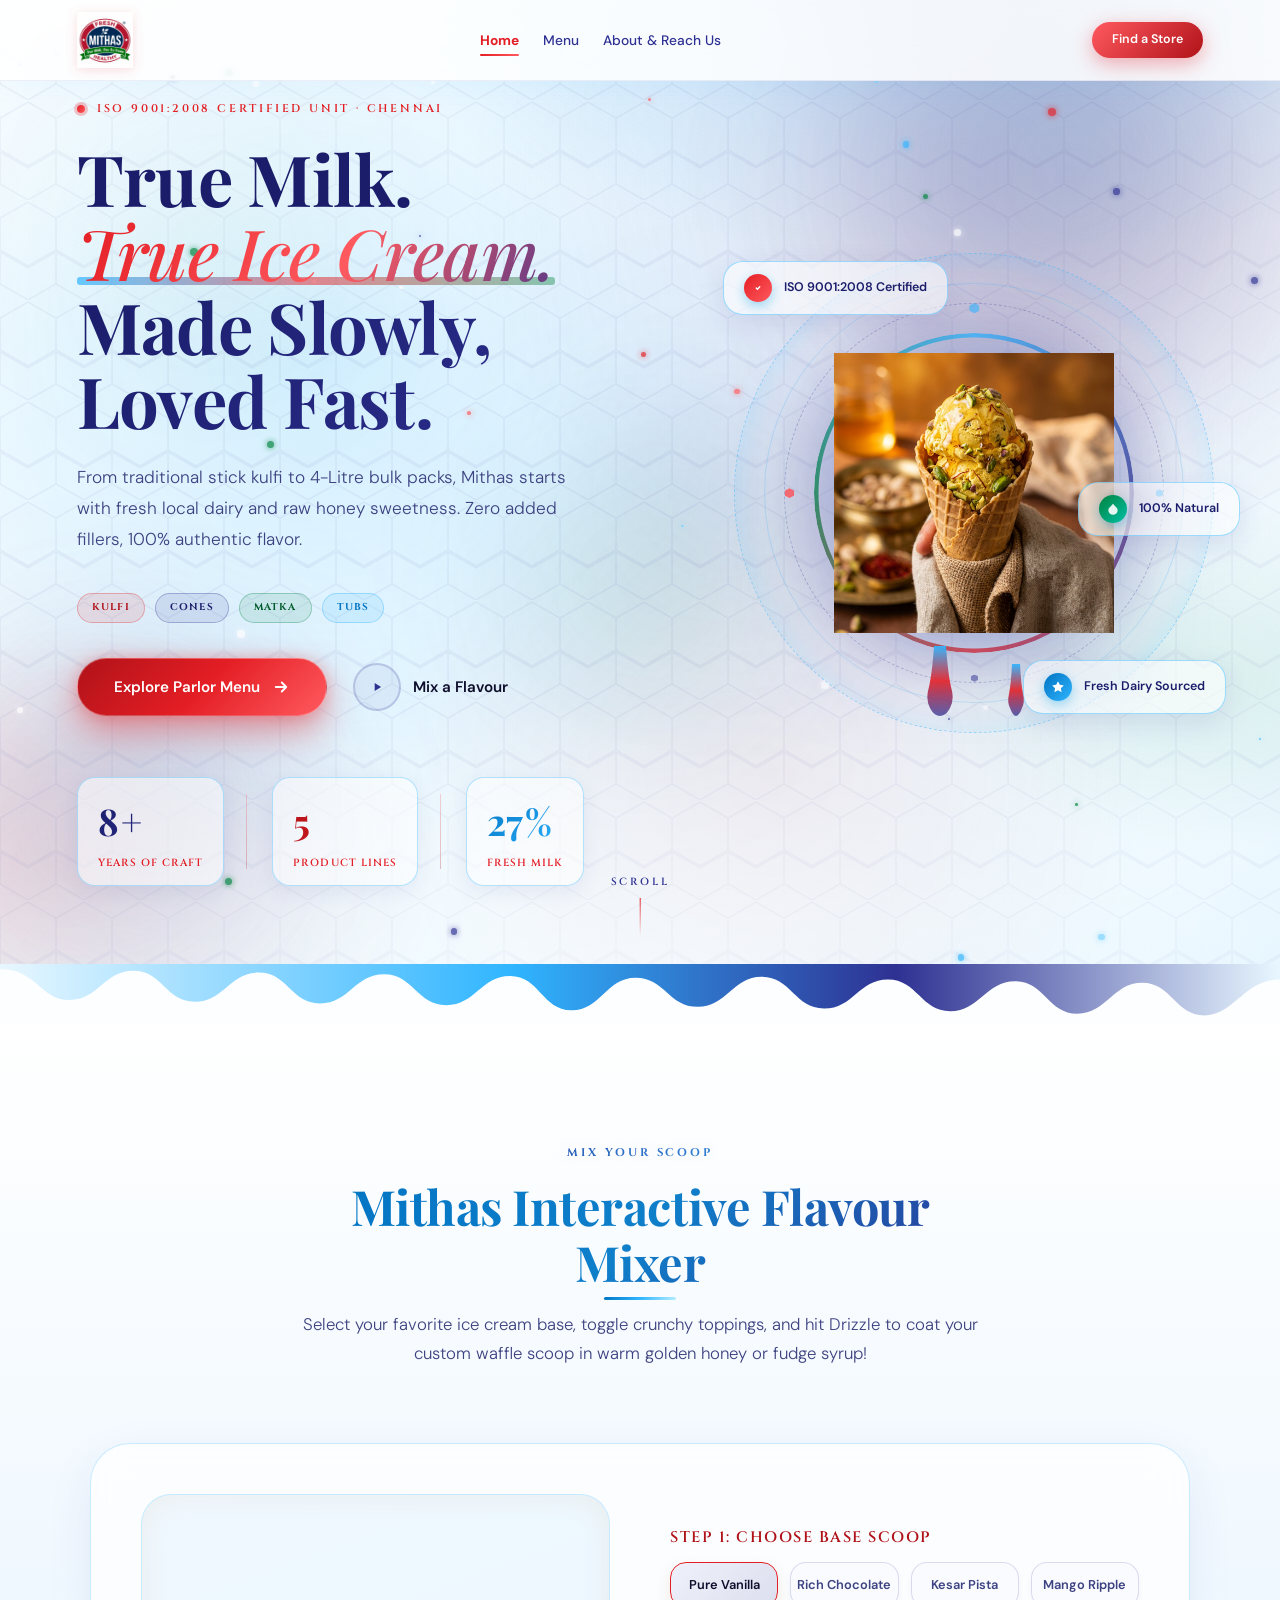
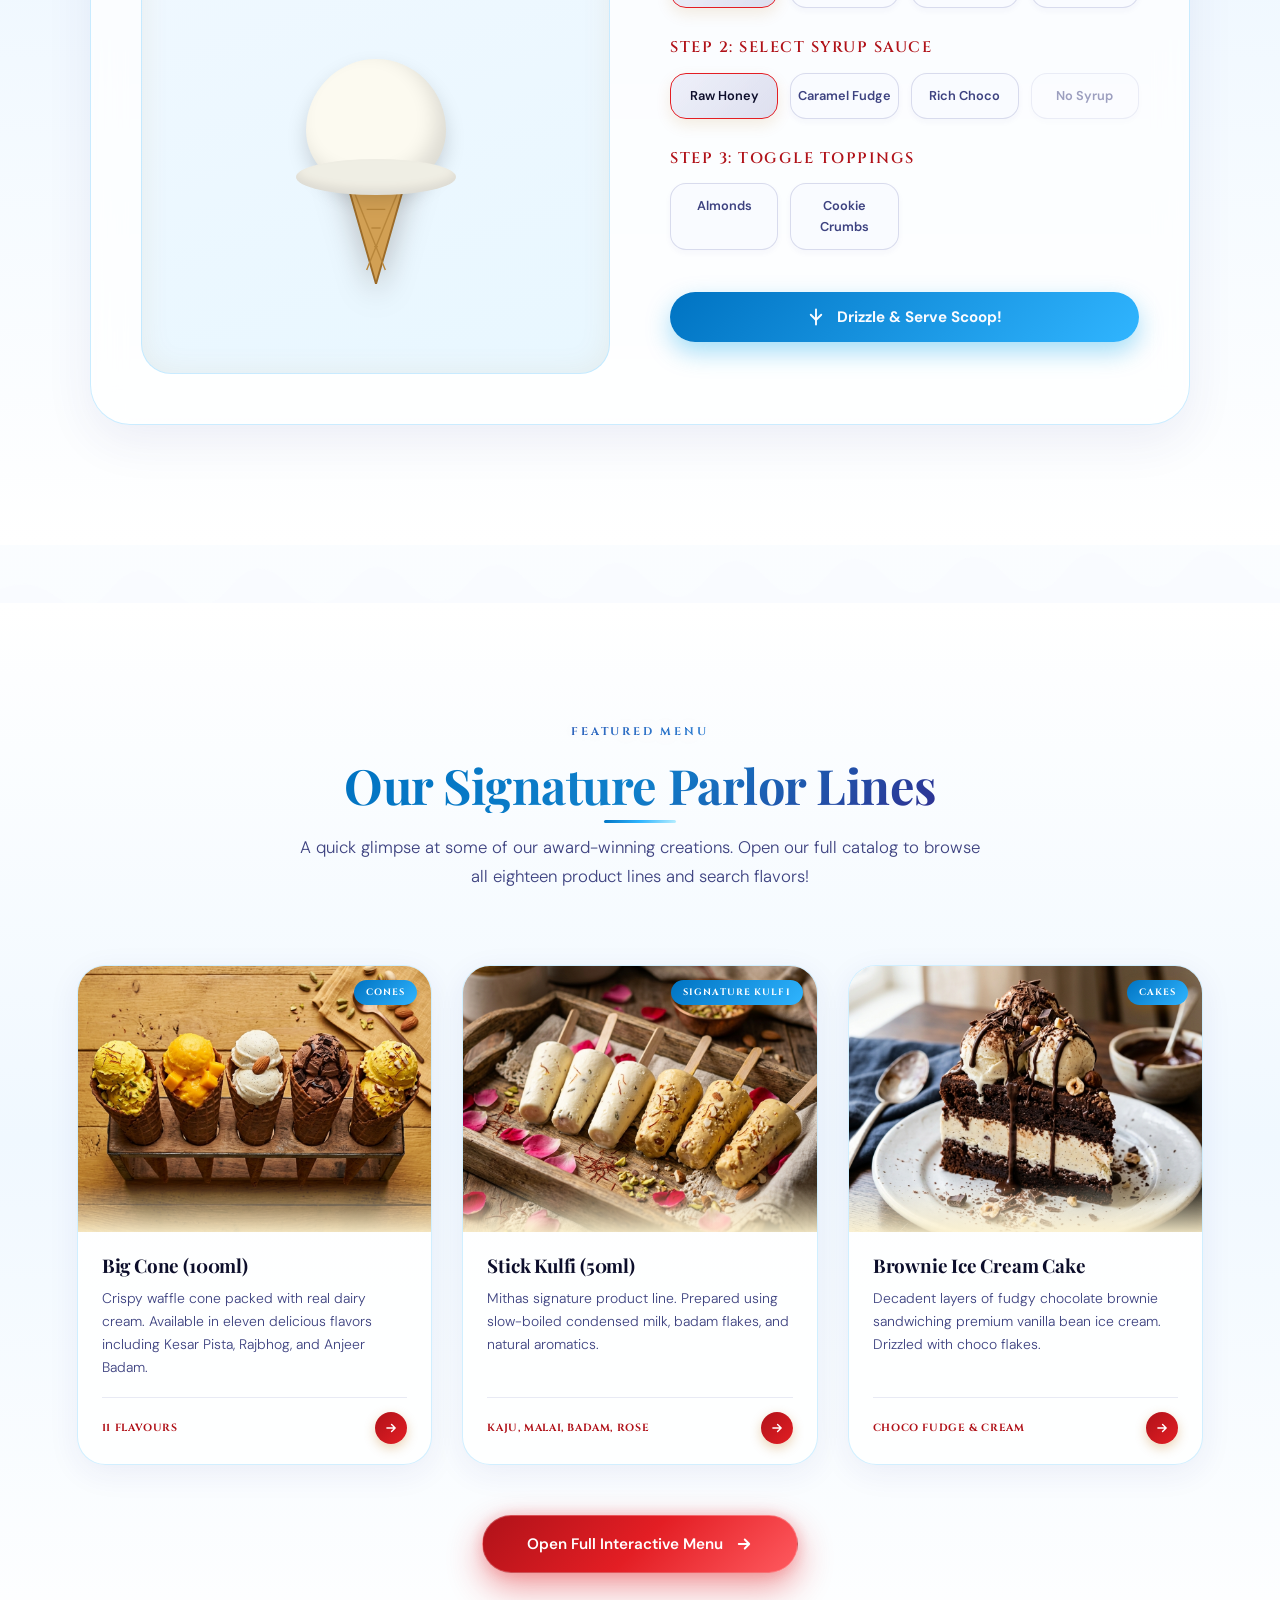
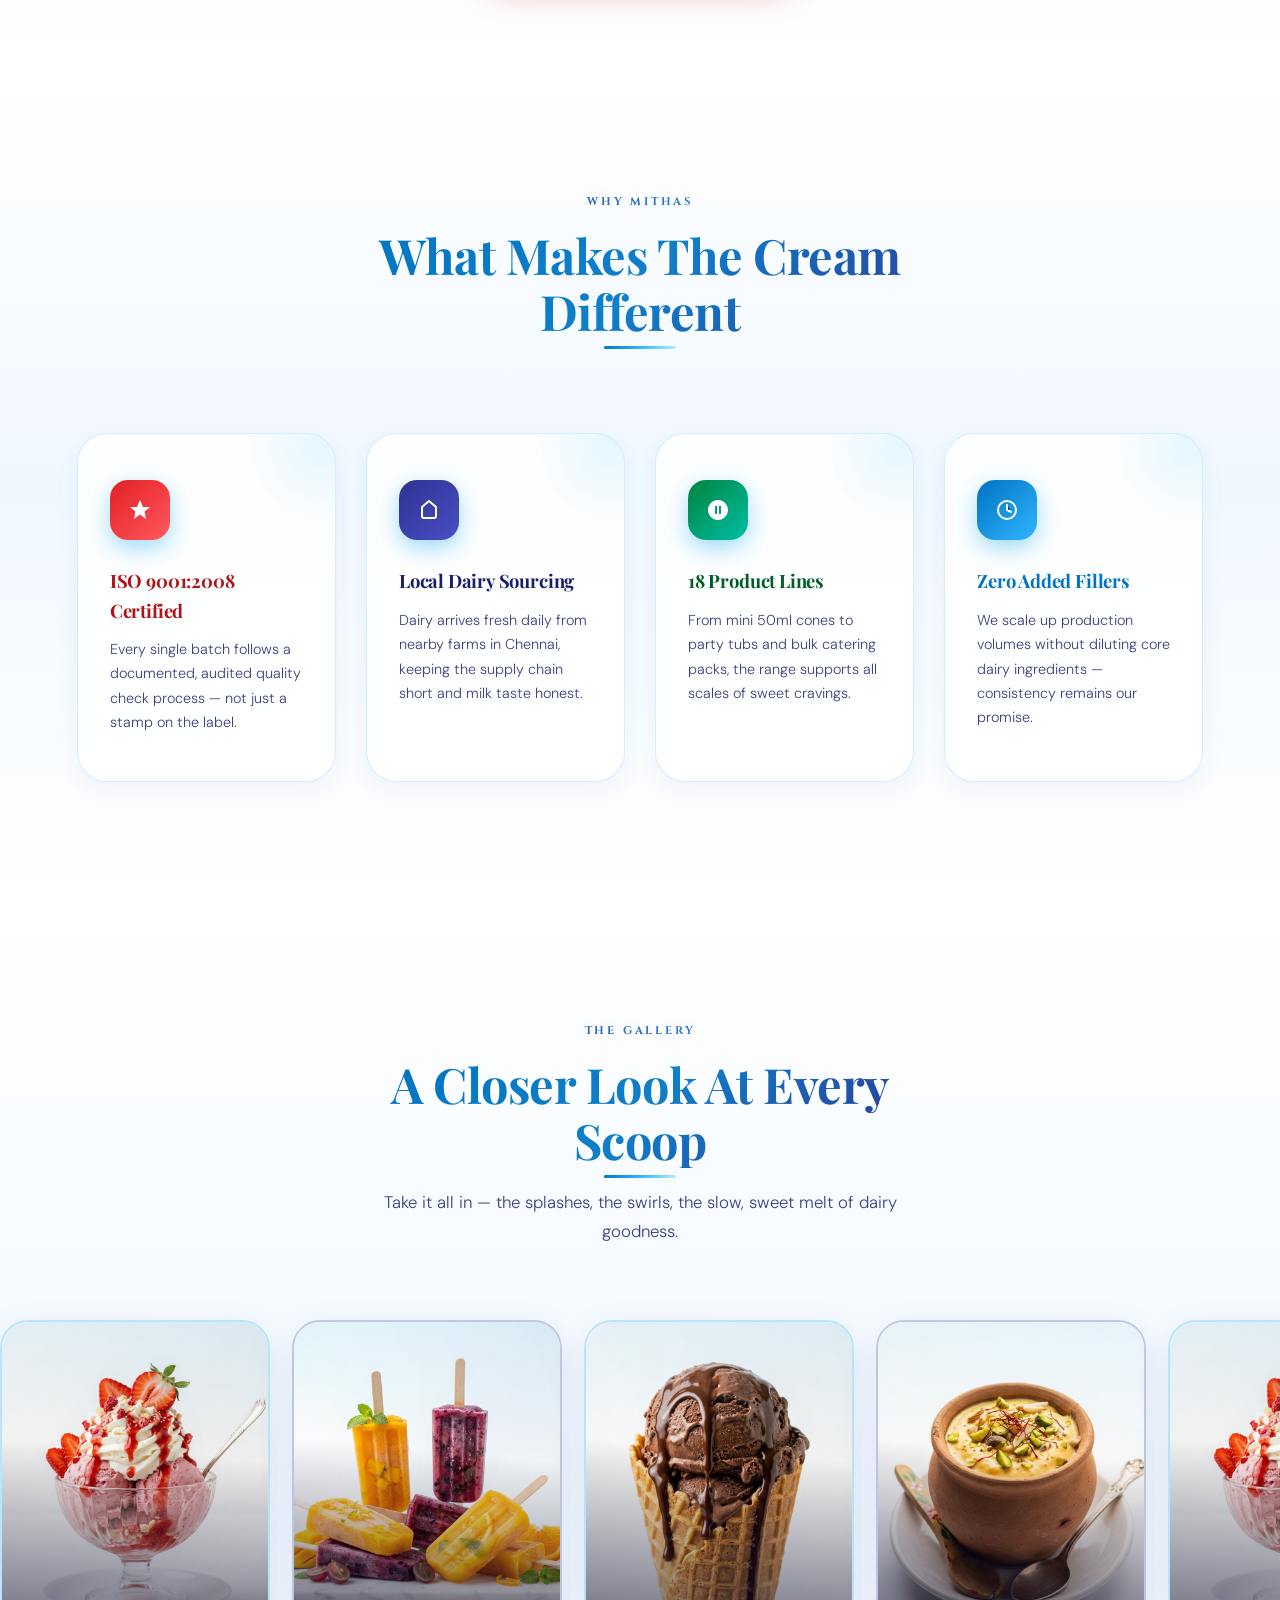
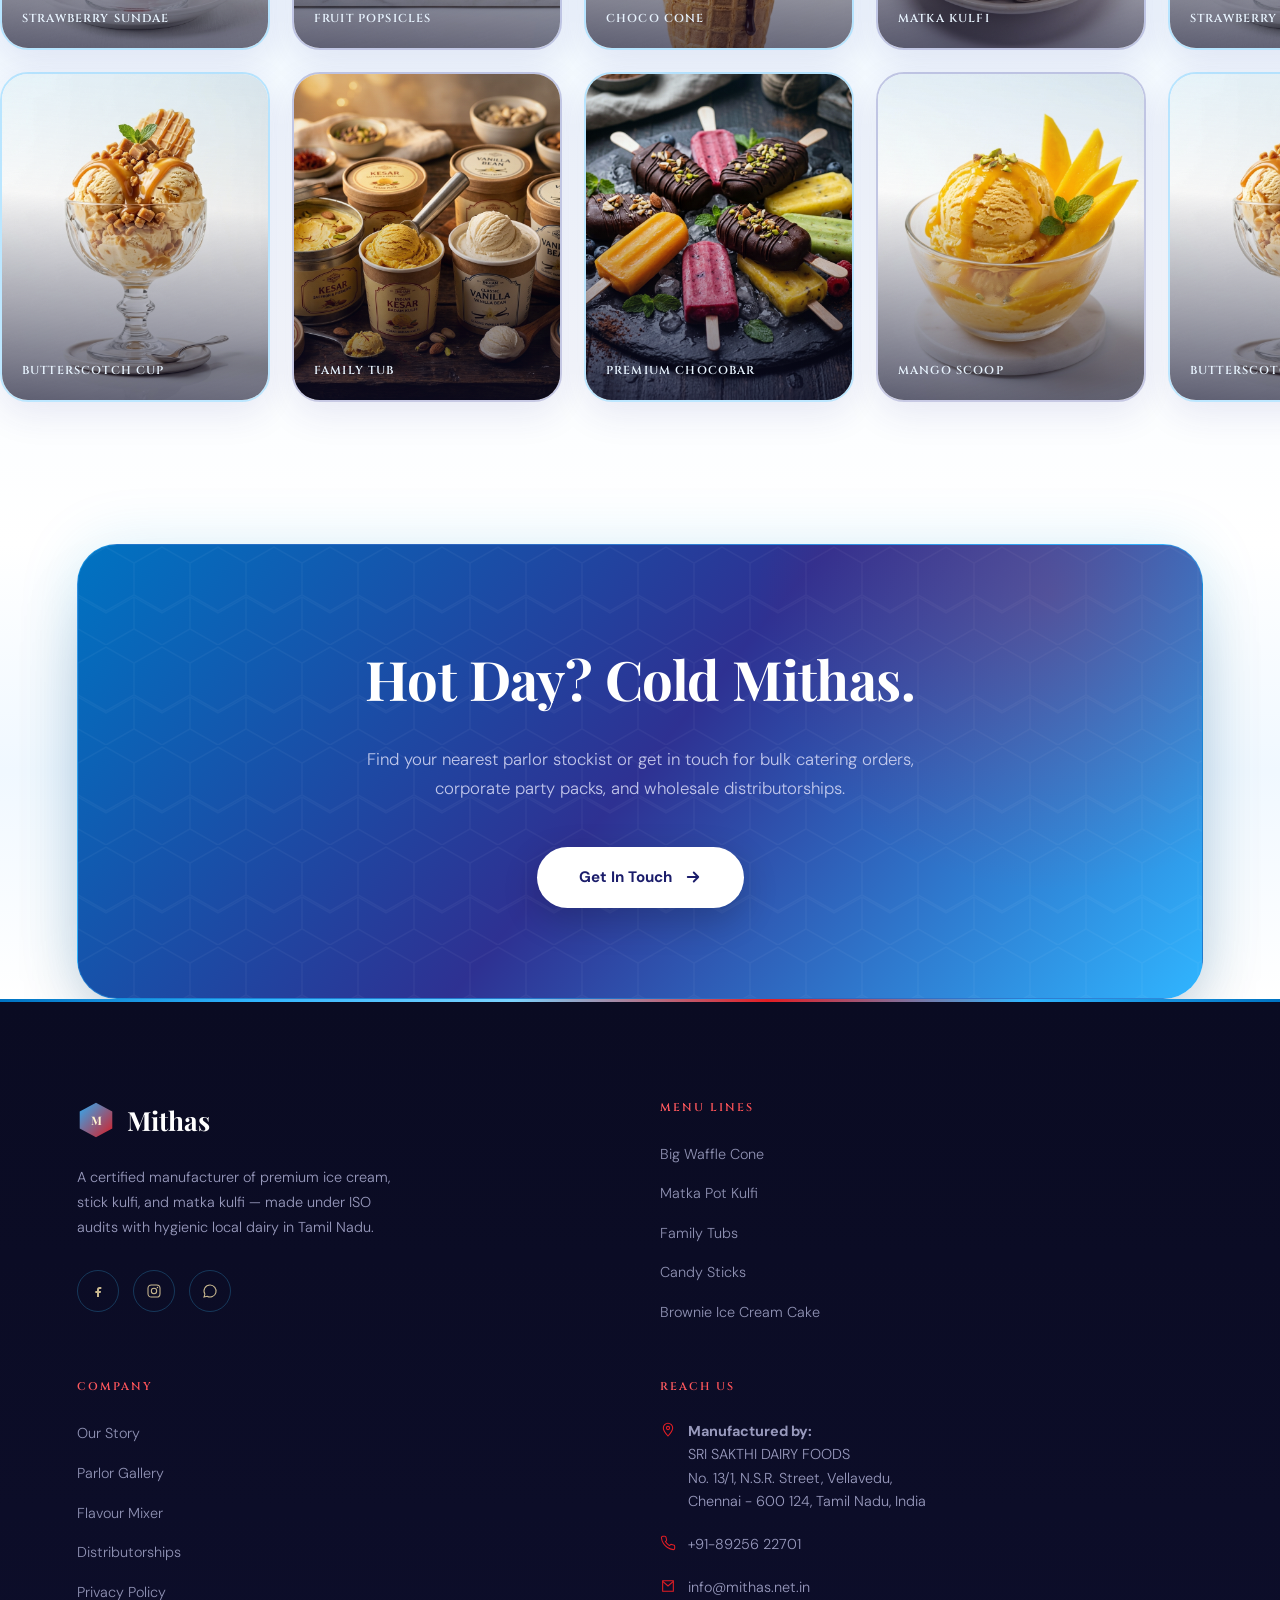
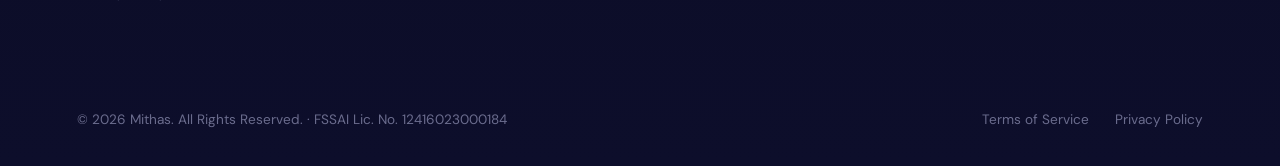
==== index.html @ f58d7bc6 "Add files via upload" ====
<!DOCTYPE html>
<html lang="en">
<head>
  <meta charset="UTF-8">
  <meta name="viewport" content="width=device-width, initial-scale=1.0">
  <title>Mithas — True Milk, True Ice Cream (Home)</title>
  <meta name="description" content="ISO 9001:2008 Certified manufacturer of fresh, healthy ice creams, stick kulfi, and pot kulfi. Made with 100% fresh milk in Vellavedu, Chennai.">
  
  <!-- Preconnect Fonts -->
  <link rel="preconnect" href="https://fonts.googleapis.com">
  <link rel="preconnect" href="https://fonts.gstatic.com" crossorigin>
  
  <!-- External CSS Stylesheet -->
  <link rel="stylesheet" href="style.css">
</head>
<body class="page-home">

  <!-- ======= ICE CREAM PRELOADER ======= -->
  <div class="preloader" id="preloader">
    <div class="preloader-bg-glow" aria-hidden="true"></div>
    <div class="preloader-inner">
      <div class="preloader-glass">
        <div class="preloader-cone">
          <svg class="preloader-cone-svg" viewBox="0 0 120 200" fill="none" xmlns="http://www.w3.org/2000/svg">
            <polygon points="60,195 15,65 105,65" fill="#D2A054" stroke="#9C6B28" stroke-width="2"/>
            <path d="M25,80 L95,80 M32,95 L88,95 M39,110 L81,110 M46,125 L74,125 M50,140 L70,140 M54,155 L66,155 M57,170 L63,170 M18,70 L72,175 M102,70 L48,175" stroke="#B8863B" stroke-width="1.5" opacity="0.7"/>
            <ellipse cx="60" cy="67" rx="44" ry="10" fill="#B28038"/>
            <circle cx="60" cy="42" r="30" fill="#FCEAEC">
              <animate attributeName="cy" values="120;42" dur="1.4s" fill="freeze" calcMode="spline" keySplines="0.34 1.56 0.64 1"/>
            </circle>
            <circle cx="45" cy="25" r="20" fill="#E8F4FF">
              <animate attributeName="cy" values="120;25" dur="1.4s" begin="0.12s" fill="freeze" calcMode="spline" keySplines="0.34 1.56 0.64 1"/>
            </circle>
            <circle cx="75" cy="25" r="20" fill="#D6EEFF">
              <animate attributeName="cy" values="120;25" dur="1.4s" begin="0.24s" fill="freeze" calcMode="spline" keySplines="0.34 1.56 0.64 1"/>
            </circle>
            <circle cx="60" cy="10" r="18" fill="#FCE4EC">
              <animate attributeName="cy" values="120;10" dur="1.4s" begin="0.36s" fill="freeze" calcMode="spline" keySplines="0.34 1.56 0.64 1"/>
            </circle>
            <circle cx="60" cy="-5" r="7" fill="#E31E24">
              <animate attributeName="cy" values="120;-5" dur="1.4s" begin="0.48s" fill="freeze" calcMode="spline" keySplines="0.34 1.56 0.64 1"/>
            </circle>
            <path d="M60,-5 Q65,-20 58,-25" stroke="#00833E" stroke-width="2" fill="none" stroke-linecap="round">
              <animate attributeName="d" values="M60,120 Q65,110 58,105;M60,-5 Q65,-20 58,-25" dur="1.4s" begin="0.48s" fill="freeze" calcMode="spline" keySplines="0.34 1.56 0.64 1"/>
            </path>
          </svg>
        </div>
        <div class="preloader-text">
          <span class="preloader-brand">Mithas</span>
          <span class="preloader-tagline">True Milk. True Ice Cream.</span>
        </div>
      </div>
    </div>
    <div class="preloader-progress" aria-hidden="true">
      <div class="preloader-progress-bar"></div>
    </div>
  </div>

  <!-- Honey Drip SVG Gradients -->
  <svg width="0" height="0" style="position:absolute;overflow:hidden;">
    <defs>
      <linearGradient id="wave-grad" x1="0%" y1="0%" x2="100%" y2="0%">
        <stop offset="0%" stop-color="#E8F7FF"/>
        <stop offset="40%" stop-color="#30B5FF"/>
        <stop offset="70%" stop-color="#2E3192"/>
        <stop offset="100%" stop-color="#E8F7FF"/>
      </linearGradient>
      <linearGradient id="drip-grad" x1="0" y1="0" x2="0" y2="1">
        <stop offset="0%" stop-color="#30B5FF" stop-opacity="0.95"/>
        <stop offset="50%" stop-color="#E31E24" stop-opacity="0.9"/>
        <stop offset="100%" stop-color="#2E3192" stop-opacity="0.75"/>
      </linearGradient>
      <linearGradient id="hex-grad" x1="0" y1="0" x2="1" y2="1">
        <stop offset="0%" stop-color="#30B5FF"/>
        <stop offset="100%" stop-color="#E31E24"/>
      </linearGradient>
    </defs>
  </svg>

  <!-- Honey Drip Canvas Background Particle Effect -->
  <canvas id="drip-canvas"></canvas>

  <!-- Scroll Progress Indicator -->
  <div class="progress-wrap"><div class="progress-bar" id="progressBar"></div></div>

  <!-- ======= HEADER & NAVIGATION ======= -->
  <header id="siteHeader">
    <a href="index.html" class="logo">
      <img src="logo_mithas.png" alt="Mithas Ice Cream - True Milk, True Ice Cream" class="mithas-logo">
      <span>
        Mithas
        <span class="tag">Fresh &amp; Healthy</span>
      </span>
    </a>
    <nav>
      <ul id="navList">
        <li><a href="index.html" class="active-link">Home</a></li>
        <li><a href="menu.html">Menu</a></li>
        <li><a href="contact.html">About<span class="nav-wide"> &amp; Reach Us</span></a></li>
        <li><a href="contact.html#contact" class="nav-cta-mobile">Store</a></li>
      </ul>
    </nav>
    <a href="contact.html#contact" class="nav-cta">Find a Store</a>
    <div class="menu-toggle" id="menuToggle"><span></span><span></span><span></span></div>
  </header>

  
  <!-- ======= HERO SECTION ======= -->
  <section class="hero" id="home">
    <div class="hero-aurora" aria-hidden="true">
      <div class="aurora-layer aurora-a"></div>
      <div class="aurora-layer aurora-b"></div>
      <div class="aurora-layer aurora-c"></div>
    </div>
    <div class="hero-mesh" aria-hidden="true"></div>
    <div class="hero-comb-bg"></div>
    <div class="hero-beams" aria-hidden="true">
      <span class="hero-beam hero-beam-1"></span>
      <span class="hero-beam hero-beam-2"></span>
      <span class="hero-beam hero-beam-3"></span>
    </div>
    <div class="hero-orb hero-orb1"></div>
    <div class="hero-orb hero-orb2"></div>
    <div class="hero-orb hero-orb3"></div>
    <div class="hero-orb hero-orb4"></div>
    <div class="hero-frost-mist" aria-hidden="true"></div>
    <div class="hero-sparkles" id="heroSparkles" aria-hidden="true"></div>
    <div class="hero-floaters" id="heroFloaters" aria-hidden="true"></div>
    <div class="hero-shimmer-sweep" aria-hidden="true"></div>

    <div class="hero-grid">
      <!-- Text Description Side -->
      <div class="hero-content">
        <div class="hero-eyebrow hero-fade-in" style="animation-delay:0.1s">
          <span class="dot"></span>
          <span class="eyebrow">ISO 9001:2008 Certified Unit &middot; Chennai</span>
        </div>
        <h1 class="hero-fade-in" style="animation-delay:0.25s">
          True Milk.<br>
          <em class="gradient-text-animated">True Ice Cream.<span class="ink-line"></span></em><br>
          <span class="hero-headline-accent">Made Slowly, Loved Fast.</span>
        </h1>
        <p class="lede hero-fade-in" style="animation-delay:0.45s">From traditional stick kulfi to 4-Litre bulk packs, Mithas starts with fresh local dairy and raw honey sweetness. Zero added fillers, 100% authentic flavor.</p>
        <div class="hero-flavor-chips hero-fade-in" style="animation-delay:0.55s" aria-hidden="true">
          <span class="flavor-chip chip-red">Kulfi</span>
          <span class="flavor-chip chip-blue">Cones</span>
          <span class="flavor-chip chip-green">Matka</span>
          <span class="flavor-chip chip-sky">Tubs</span>
        </div>
        <div class="hero-actions hero-fade-in" style="animation-delay:0.65s">
          <a href="menu.html" class="btn-primary btn-hero-glow">
            Explore Parlor Menu
            <svg width="18" height="18" viewBox="0 0 24 24" fill="none"><path d="M5 12h14M13 6l6 6-6 6" stroke="currentColor" stroke-width="2.5" stroke-linecap="round" stroke-linejoin="round"/></svg>
          </a>
          <a href="#mixer" class="btn-ghost">
            <span class="play-ring play-ring-pulse">
              <svg width="14" height="14" viewBox="0 0 24 24"><path d="M8 5v14l11-7z" fill="#2E3192"/></svg>
            </span>
            Mix a Flavour
          </a>
        </div>
        <div class="hero-stats hero-fade-in" style="animation-delay:0.8s">
          <div class="stat-pill stat-pill-glow">
            <span class="num stat-color-1"><span class="counter" data-target="30">0</span>+</span>
            <span class="lbl">Years of Craft</span>
          </div>
          <div class="stat-pill stat-pill-glow">
            <span class="num stat-color-2"><span class="counter" data-target="18">0</span></span>
            <span class="lbl">Product Lines</span>
          </div>
          <div class="stat-pill stat-pill-glow">
            <span class="num stat-color-3"><span class="counter" data-target="100">0</span>%</span>
            <span class="lbl">Fresh Milk</span>
          </div>
        </div>
      </div>

      <!-- Visual Orbiting Side -->
      <div class="hero-visual hero-fade-in" style="animation-delay:0.5s">
        <div class="hex-ring"></div>
        <div class="hex-ring-inner"></div>
        <div class="hex-ring-pulse" aria-hidden="true"></div>
        <div class="hero-glow"></div>
        <div class="hero-visual-mist" aria-hidden="true"></div>

        <!-- Orbiting honeycomb shapes -->
        <div id="orbitRing" class="orbit-ring"></div>

        <!-- Floating Badges -->
        <div class="float-badge badge-iso">
          <span class="b-ico">
            <svg width="14" height="14" viewBox="0 0 24 24" fill="none"><path d="M9 12l2 2 4-4" stroke="#FFFFFF" stroke-width="2.5" stroke-linecap="round" stroke-linejoin="round"/></svg>
          </span>
          ISO 9001:2008 Certified
        </div>
        <div class="float-badge badge-milk">
          <span class="b-ico">
            <svg width="14" height="14" viewBox="0 0 24 24"><polygon points="12,2 15.09,8.26 22,9.27 17,14.14 18.18,21.02 12,17.77 5.82,21.02 7,14.14 2,9.27 8.91,8.26" fill="#FFFFFF"/></svg>
          </span>
          Fresh Dairy Sourced
        </div>
        <div class="float-badge badge-natural">
          <span class="b-ico b-ico-green">
            <svg width="14" height="14" viewBox="0 0 24 24" fill="none"><path d="M12 3C8 8 4 10 4 14a8 8 0 1016 0c0-4-4-6-8-11z" fill="#FFFFFF" opacity="0.9"/></svg>
          </span>
          100% Natural
        </div>

        <!-- Hero Cone Image -->
        <div class="hero-img-frame">
          <div class="hero-img-ring" aria-hidden="true"></div>
          <div class="hero-img-shine" aria-hidden="true"></div>
          <img
            src="img_hero_cone.png"
            alt="Mithas Saffron Honey Scoop"
            loading="eager"
          />
        </div>

        <!-- Honey Drips falling from under the image -->
        <div class="honey-drip" style="left:calc(50% - 54px);">
          <svg width="40" height="70" viewBox="0 0 40 70">
            <path class="drip-path" d="M14,0 Q12,30 8,45 Q6,55 10,62 Q14,70 20,70 Q26,70 30,62 Q34,55 32,45 Q28,30 26,0 Z" style="animation-delay:0.3s"/>
          </svg>
        </div>
        <div class="honey-drip" style="left:calc(50% + 30px);">
          <svg width="24" height="52" viewBox="0 0 24 52">
            <path class="drip-path" d="M8,0 Q7,20 5,30 Q3,38 6,44 Q9,52 12,52 Q15,52 18,44 Q21,38 19,30 Q17,20 16,0 Z" style="animation-delay:1.8s;animation-duration:3.8s"/>
          </svg>
        </div>
      </div>
    </div>

    <!-- Scroll cue drip -->
    <div class="scroll-cue">
      <span>Scroll</span>
      <div class="s-line"><span class="s-drop"></span></div>
    </div>
  </section>

  <!-- Honey Drip Wave Divider -->
  <div class="honey-wave">
    <svg viewBox="0 0 1440 70" preserveAspectRatio="none" xmlns="http://www.w3.org/2000/svg">
      <path d="M0,0 H1440 V18
        C1400,18 1388,60 1355,60 C1322,60 1318,22 1285,22
        C1252,22 1245,58 1212,58 C1179,58 1175,20 1142,20
        C1109,20 1102,55 1069,55 C1036,55 1032,18 999,18
        C966,18 960,52 927,52 C894,52 890,15 857,15
        C824,15 818,50 785,50 C752,50 748,16 715,16
        C682,16 676,54 643,54 C610,54 607,14 574,14
        C541,14 535,48 502,48 C469,48 465,12 432,12
        C399,12 393,46 360,46 C327,46 324,10 291,10
        C258,10 252,44 219,44 C186,44 183,8 150,8
        C117,8 111,42 78,42 C45,42 42,6 0,6 Z"
        fill="url(#wave-grad)"/>
    </svg>
  </div>


  <!-- ======= FLAVOUR MIXER SECTION (NEW INTERACTIVE APP) ======= -->
  <section class="flavour-mixer-section ice-shimmer" id="mixer">
    <div class="section-head reveal">
      <span class="eyebrow">Mix Your Scoop</span>
      <h2>Mithas Interactive Flavour Mixer</h2>
      <p>Select your favorite ice cream base, toggle crunchy toppings, and hit Drizzle to coat your custom waffle scoop in warm golden honey or fudge syrup!</p>
    </div>

    <div class="mixer-container reveal">
      <!-- Left side: Visual representation -->
      <div class="mixer-visual-card">
        <div class="scoop-stage">
          <!-- Syrup stream animation -->
          <div class="syrup-stream" id="syrupStream"></div>
          
          <!-- Wrapper to animate scoop, syrup and toppings together -->
          <div class="scoop-wrapper" id="scoopWrapper">
            <!-- Ice cream scoop container -->
            <div class="icecream-scoop-display scoop-flavour-vanilla" id="icecreamScoop">
              <!-- Details loaded dynamically -->
            </div>

            <!-- Syrup drizzle coating layer -->
            <div class="syrup-layer-scoop" id="syrupLayer"></div>

            <!-- Toppings overlay layer -->
            <div class="topping-container-display" id="toppingsDisplay"></div>
          </div>

          <!-- Cone vector -->
          <svg class="waffle-cone-svg" viewBox="0 0 100 150">
            <polygon points="50,150 10,10 90,10" fill="#D2A054" stroke="#9C6B28" stroke-width="2"/>
            <path d="M20,30 L80,30 M30,50 L70,50 M40,70 L60,70 M45,90 L55,90 M48,110 L52,110 M12,15 L60,135 M88,15 L40,135" stroke="#B8863B" stroke-width="1.5"/>
            <ellipse cx="50" cy="12" rx="38" ry="8" fill="#B28038"/>
          </svg>
        </div>

        <!-- Custom creation message -->
        <div class="creation-toast" id="creationToast">
          <span class="toast-msg">Scoop Assembled!</span>
        </div>
      </div>

      <!-- Right side: Selection controls -->
      <div class="mixer-controls">
        <div class="mixer-step">
          <h3>Step 1: Choose Base Scoop</h3>
          <div class="mixer-options">
            <div class="mixer-opt active" data-base="vanilla">Pure Vanilla</div>
            <div class="mixer-opt" data-base="chocolate">Rich Chocolate</div>
            <div class="mixer-opt" data-base="kesarpista">Kesar Pista</div>
            <div class="mixer-opt" data-base="mango">Mango Ripple</div>
          </div>
        </div>

        <div class="mixer-step">
          <h3>Step 2: Select Syrup Sauce</h3>
          <div class="mixer-options">
            <div class="mixer-opt active" data-syrup="honey">Raw Honey</div>
            <div class="mixer-opt" data-syrup="caramel">Caramel Fudge</div>
            <div class="mixer-opt" data-syrup="chocolate">Rich Choco</div>
            <div class="mixer-opt" data-syrup="none" style="opacity: 0.5;">No Syrup</div>
          </div>
        </div>

        <div class="mixer-step">
          <h3>Step 3: Toggle Toppings</h3>
          <div class="mixer-options">
            <div class="mixer-opt" data-topping="almond">Almonds</div>
            <div class="mixer-opt" data-topping="cookie">Cookie Crumbs</div>
          </div>
        </div>

        <div class="mixer-cta-row">
          <button class="btn-mixer-drizzle" id="mixerDrizzleBtn">
            <svg width="18" height="18" viewBox="0 0 24 24" fill="none"><path d="M12 2v20M5 9l7 7 7-7" stroke="currentColor" stroke-width="2.5" stroke-linecap="round" stroke-linejoin="round"/></svg>
            Drizzle &amp; Serve Scoop!
          </button>
        </div>
      </div>
    </div>
  </section>

  <!-- Reverse wave transition into featured products -->
  <div class="honey-wave" style="transform:scaleY(-1);">
    <svg viewBox="0 0 1440 60" preserveAspectRatio="none">
      <path d="M0,0 H1440 V14 C1410,14 1395,52 1365,52 C1335,52 1328,16 1298,16 C1268,16 1260,50 1230,50 C1200,50 1194,12 1164,12 C1134,12 1126,46 1096,46 C1066,46 1060,10 1030,10 C1000,10 992,44 962,44 C932,44 926,8 896,8 C866,8 858,42 828,42 C798,42 792,6 762,6 C732,6 724,40 694,40 C664,40 658,4 628,4 C598,4 590,38 560,38 C530,38 524,2 494,2 C464,2 456,36 426,36 C396,36 390,0 360,0 C330,0 322,34 292,34 C262,34 256,-2 226,-2 C196,-2 188,32 158,32 C128,32 122,-4 92,-4 C62,-4 54,30 0,14 Z"
      fill="var(--pollen)"/>
    </svg>
  </div>

  <!-- ======= FEATURED PRODUCTS SECTION ======= -->
  <section class="products-catalog home-products" style="padding-bottom:100px;">
    <div class="section-head reveal">
      <span class="eyebrow">Featured Menu</span>
      <h2>Our Signature Parlor Lines</h2>
      <p>A quick glimpse at some of our award-winning creations. Open our full catalog to browse all eighteen product lines and search flavors!</p>
    </div>

    <!-- Featured product cards -->
    <div class="catalog-grid reveal-stagger" style="margin-bottom:50px;">
      <!-- Cone -->
      <div class="product-card pc-glow-1">
        <div class="pc-media">
          <img src="img_cones.png" alt="Mithas Big Cone" loading="lazy">
          <div class="pc-drip"></div>
        </div>
        <span class="pc-tag">Cones</span>
        <div class="pc-body">
          <h3>Big Cone (100ml)</h3>
          <p>Crispy waffle cone packed with real dairy cream. Available in eleven delicious flavors including Kesar Pista, Rajbhog, and Anjeer Badam.</p>
          <div class="pc-foot">
            <span class="pc-flavour">11 Flavours</span>
            <span class="pc-arrow"><svg width="14" height="14" viewBox="0 0 24 24"><path d="M5 12h14M13 6l6 6-6 6" stroke="currentColor" stroke-width="2.5" fill="none" stroke-linecap="round"/></svg></span>
          </div>
        </div>
      </div>

      <!-- Traditional Kulfi -->
      <div class="product-card pc-glow-2">
        <div class="pc-media">
          <img src="img_kulfi.png" alt="Mithas Stick Kulfi" loading="lazy">
          <div class="pc-drip"></div>
        </div>
        <span class="pc-tag">Signature Kulfi</span>
        <div class="pc-body">
          <h3>Stick Kulfi (50ml)</h3>
          <p>Mithas signature product line. Prepared using slow-boiled condensed milk, badam flakes, and natural aromatics.</p>
          <div class="pc-foot">
            <span class="pc-flavour">Kaju, Malai, Badam, Rose</span>
            <span class="pc-arrow"><svg width="14" height="14" viewBox="0 0 24 24"><path d="M5 12h14M13 6l6 6-6 6" stroke="currentColor" stroke-width="2.5" fill="none" stroke-linecap="round"/></svg></span>
          </div>
        </div>
      </div>

      <!-- Brownie Ice Cream Cake -->
      <div class="product-card pc-glow-3">
        <div class="pc-media">
          <img src="img_cake.png" alt="Mithas Brownie Cake" loading="lazy">
          <div class="pc-drip"></div>
        </div>
        <span class="pc-tag">Cakes</span>
        <div class="pc-body">
          <h3>Brownie Ice Cream Cake</h3>
          <p>Decadent layers of fudgy chocolate brownie sandwiching premium vanilla bean ice cream. Drizzled with choco flakes.</p>
          <div class="pc-foot">
            <span class="pc-flavour">Choco Fudge &amp; Cream</span>
            <span class="pc-arrow"><svg width="14" height="14" viewBox="0 0 24 24"><path d="M5 12h14M13 6l6 6-6 6" stroke="currentColor" stroke-width="2.5" fill="none" stroke-linecap="round"/></svg></span>
          </div>
        </div>
      </div>
    </div>

    <!-- Button to go to menu.html -->
    <div style="text-align: center;" class="reveal">
      <a href="menu.html" class="btn-primary" style="padding: 16px 44px;">
        Open Full Interactive Menu
        <svg width="18" height="18" viewBox="0 0 24 24" fill="none"><path d="M5 12h14M13 6l6 6-6 6" stroke="currentColor" stroke-width="2.5" stroke-linecap="round" stroke-linejoin="round"/></svg>
      </a>
    </div>
  </section>

  <!-- ======= WHY US ======= -->
  <section id="why" class="why-section">
    <div class="section-head reveal">
      <span class="eyebrow">Why Mithas</span>
      <h2>What Makes The Cream Different</h2>
    </div>
    <div class="why-grid reveal-stagger">
      <div class="why-card why-accent-red">
        <div class="why-icon"><svg width="24" height="24" viewBox="0 0 24 24"><path d="M12 2l3 7h7l-5.5 4.5L18 21l-6-4.5L6 21l1.5-7.5L2 9h7z" fill="#fff"/></svg></div>
        <h3>ISO 9001:2008 Certified</h3>
        <p>Every single batch follows a documented, audited quality check process — not just a stamp on the label.</p>
      </div>
      <div class="why-card why-accent-blue">
        <div class="why-icon"><svg width="24" height="24" viewBox="0 0 24 24"><path d="M5 9l7-6 7 6v9a2 2 0 01-2 2H7a2 2 0 01-2-2z" stroke="#fff" stroke-width="2" fill="none" stroke-linejoin="round"/></svg></div>
        <h3>Local Dairy Sourcing</h3>
        <p>Dairy arrives fresh daily from nearby farms in Chennai, keeping the supply chain short and milk taste honest.</p>
      </div>
      <div class="why-card why-accent-green">
        <div class="why-icon"><svg width="24" height="24" viewBox="0 0 24 24"><path d="M12 2C6.48 2 2 6.48 2 12s4.48 10 10 10 10-4.48 10-10S17.52 2 12 2zm-1 14H9V8h2v8zm4 0h-2V8h2v8z" fill="#fff"/></svg></div>
        <h3>18 Product Lines</h3>
        <p>From mini 50ml cones to party tubs and bulk catering packs, the range supports all scales of sweet cravings.</p>
      </div>
      <div class="why-card why-accent-sky">
        <div class="why-icon"><svg width="24" height="24" viewBox="0 0 24 24"><circle cx="12" cy="12" r="9" stroke="#fff" stroke-width="2" fill="none"/><path d="M12 7v5l4 2" stroke="#fff" stroke-width="2" stroke-linecap="round"/></svg></div>
        <h3>Zero Added Fillers</h3>
        <p>We scale up production volumes without diluting core dairy ingredients — consistency remains our promise.</p>
      </div>
    </div>
  </section>

  <!-- ======= GALLERY SECTION ======= -->
  <section class="gallery home-gallery" id="gallery">
    <div class="section-head reveal">
      <span class="eyebrow">The Gallery</span>
      <h2>A Closer Look At Every Scoop</h2>
      <p>Take it all in — the splashes, the swirls, the slow, sweet melt of dairy goodness.</p>
    </div>

    <!-- Infinite horizontal sliding row (Left direction) -->
    <div class="marquee-row left">
      <div class="g-item"><img src="img_sundae.png" alt="Strawberry sundae" loading="lazy"><span class="g-label">Strawberry Sundae</span></div>
      <div class="g-item"><img src="img_popsicle.png" alt="Fruit popsicles" loading="lazy"><span class="g-label">Fruit Popsicles</span></div>
      <div class="g-item"><img src="img_choco_cone.png" alt="Chocolate cone" loading="lazy"><span class="g-label">Choco Cone</span></div>
      <div class="g-item"><img src="img_matka_kulfi.png" alt="Matka Kulfi" loading="lazy"><span class="g-label">Matka Kulfi</span></div>
    </div>

    <!-- Infinite horizontal sliding row (Right direction) -->
    <div class="marquee-row right">
      <div class="g-item"><img src="img_butterscotch.png" alt="Butterscotch cup" loading="lazy"><span class="g-label">Butterscotch Cup</span></div>
      <div class="g-item"><img src="img_tub.png" alt="Family Tub" loading="lazy"><span class="g-label">Family Tub</span></div>
      <div class="g-item"><img src="img_chocobar.png" alt="Chocobar" loading="lazy"><span class="g-label">Premium Chocobar</span></div>
      <div class="g-item"><img src="img_mango_scoop.png" alt="Mango scoop" loading="lazy"><span class="g-label">Mango Scoop</span></div>
    </div>
  </section>

  <!-- ======= CTA SECTION ======= -->
  <section class="cta-section home-cta">
    <div class="cta-strip reveal">
      <h2>Hot Day? Cold Mithas.</h2>
      <p>Find your nearest parlor stockist or get in touch for bulk catering orders, corporate party packs, and wholesale distributorships.</p>
      <a href="contact.html" class="btn-light">
        Get In Touch
        <svg width="18" height="18" viewBox="0 0 24 24" fill="none"><path d="M5 12h14M13 6l6 6-6 6" stroke="currentColor" stroke-width="2.5" stroke-linecap="round" stroke-linejoin="round"/></svg>
      </a>
    </div>
  </section>

  <!-- ======= FOOTER & CONTACT SECTION ======= -->
  <footer id="contact">
    <div class="footer-grid">
      <!-- About info column -->
      <div>
        <div class="footer-logo">
          <svg width="38" height="38" viewBox="0 0 42 42">
            <polygon points="21,2 39,11.5 39,30.5 21,40 3,30.5 3,11.5" fill="url(#hex-grad)" opacity="0.95"/>
            <text x="21" y="27" text-anchor="middle" font-family="Playfair Display, serif" font-size="13" font-weight="700" fill="#FEF3D0">M</text>
          </svg>
          Mithas
        </div>
        <p class="desc">A certified manufacturer of premium ice cream, stick kulfi, and matka kulfi — made under ISO audits with hygienic local dairy in Tamil Nadu.</p>
        
        <div class="social-row">
          <a href="#" aria-label="Facebook"><svg width="16" height="16" viewBox="0 0 24 24"><path d="M14 9h3V6h-3c-2 0-3.5 1.5-3.5 3.5V12H8v3h2.5v6h3v-6H16l.5-3h-3V9.8c0-.5.2-.8.5-.8z" fill="rgba(249,228,170,0.8)"/></svg></a>
          <a href="#" aria-label="Instagram"><svg width="16" height="16" viewBox="0 0 24 24"><rect x="3" y="3" width="18" height="18" rx="5" stroke="rgba(249,228,170,0.8)" stroke-width="1.6" fill="none"/><circle cx="12" cy="12" r="4" stroke="rgba(249,228,170,0.8)" stroke-width="1.6" fill="none"/><circle cx="17.2" cy="6.8" r="1.1" fill="rgba(249,228,170,0.8)"/></svg></a>
          <a href="#" aria-label="WhatsApp"><svg width="16" height="16" viewBox="0 0 24 24"><path d="M12 3a9 9 0 00-7.7 13.6L3 21l4.6-1.2A9 9 0 1012 3z" stroke="rgba(249,228,170,0.8)" stroke-width="1.6" fill="none"/></svg></a>
        </div>
      </div>

      <!-- Menu links -->
      <div>
        <h4>Menu Lines</h4>
        <ul>
          <li><a href="menu.html?cat=cones">Big Waffle Cone</a></li>
          <li><a href="menu.html?cat=kulfi">Matka Pot Kulfi</a></li>
          <li><a href="menu.html?cat=tubs">Family Tubs</a></li>
          <li><a href="menu.html?cat=bars">Candy Sticks</a></li>
          <li><a href="menu.html?cat=cakes">Brownie Ice Cream Cake</a></li>
        </ul>
      </div>

      <!-- Company links -->
      <div>
        <h4>Company</h4>
        <ul>
          <li><a href="contact.html#about">Our Story</a></li>
          <li><a href="#gallery">Parlor Gallery</a></li>
          <li><a href="#mixer">Flavour Mixer</a></li>
          <li><a href="contact.html#forms">Distributorships</a></li>
          <li><a href="#">Privacy Policy</a></li>
        </ul>
      </div>

      <!-- Verified contact info column -->
      <div>
        <h4>Reach Us</h4>
        <ul class="footer-contact">
          <li>
            <svg width="16" height="16" viewBox="0 0 24 24" style="flex-shrink:0;margin-top:2px;"><path d="M12 21s7-7.4 7-12a7 7 0 10-14 0c0 4.6 7 12 7 12z" stroke="var(--honey)" stroke-width="1.6" fill="none"/><circle cx="12" cy="9" r="2.4" stroke="var(--honey)" stroke-width="1.6" fill="none"/></svg>
            <span>
              <strong>Manufactured by:</strong><br>
              SRI SAKTHI DAIRY FOODS<br>
              No. 13/1, N.S.R. Street, Vellavedu,<br>
              Chennai - 600 124, Tamil Nadu, India
            </span>
          </li>
          <li>
            <svg width="16" height="16" viewBox="0 0 24 24" style="flex-shrink:0;margin-top:2px;"><path d="M22 16.92v3a2 2 0 01-2.18 2 19.8 19.8 0 01-8.63-3.07 19.5 19.5 0 01-6-6 19.8 19.8 0 01-3.07-8.67A2 2 0 014.11 2h3a2 2 0 012 1.72c.13.96.36 1.9.69 2.81a2 2 0 01-.45 2.11L8.09 9.91a16 16 0 006 6l1.27-1.27a2 2 0 012.11-.45c.91.33 1.85.56 2.81.69A2 2 0 0122 16.92z" stroke="var(--honey)" stroke-width="1.6" fill="none"/></svg>
            +91-89256 22701
          </li>
          <li>
            <svg width="16" height="16" viewBox="0 0 24 24" style="flex-shrink:0;margin-top:2px;"><path d="M4 4h16v16H4z" stroke="var(--honey)" stroke-width="1.6" fill="none"/><path d="M4 5l8 7 8-7" stroke="var(--honey)" stroke-width="1.6" fill="none"/></svg>
            info@mithas.net.in
          </li>
        </ul>
      </div>
    </div>

    <!-- Bottom licensing and copyrights -->
    <div class="footer-bottom">
      <p>© 2026 Mithas. All Rights Reserved. &middot; FSSAI Lic. No. 12416023000184</p>
      <div class="legal">
        <a href="#">Terms of Service</a>
        <a href="#">Privacy Policy</a>
      </div>
    </div>
  </footer>

  <!-- Toast notification container -->
  <div class="mixer-toast" id="creationToast">
    <strong style="color: var(--honey-light); display: block; margin-bottom: 4px;">Scoop Complete!</strong>
    <span class="toast-msg">Custom scoop serving ready.</span>
  </div>

  <!-- Back to top button -->
  <div class="to-top" id="toTop">
    <svg width="18" height="18" viewBox="0 0 24 24"><path d="M12 19V5M5 12l7-7 7 7" stroke="#FEF3D0" stroke-width="2.5" fill="none" stroke-linecap="round" stroke-linejoin="round"/></svg>
  </div>

  <!-- External JS Script Link -->
  <script src="script.js"></script>
</body>
</html>
---- style.css ----
/* ============================================================
   MITHAS ICE CREAM — STYLE SHEET
   Design System: Official Brand Theme (Red, Navy Blue, Green, White)
============================================================ */

@import url('https://fonts.googleapis.com/css2?family=Playfair+Display:ital,wght@0,400;0,600;0,700;0,900;1,400;1,600&family=DM+Sans:wght@300;400;500;600;700&family=Cinzel:wght@400;600;700&display=swap');

:root {
  /* Official Mithas Brand Palette — from logo */
  --brand-red:       #E31E24;
  --brand-red-dark:  #B01219;
  --brand-red-light: #FF5A5F;
  --brand-blue:      #2E3192;
  --brand-blue-dark: #1B1D6B;
  --brand-blue-light:#4A4FC4;
  --brand-green:     #00833E;
  --brand-green-dark:#005C2A;
  --brand-white:     #FFFFFF;
  --brand-cream:     #F9F9FC;
  --brand-light:     #EEF0FA;

  /* Sky-blue ice cream palette */
  --sky-1:  #E8F7FF;
  --sky-2:  #B9EFFF;
  --sky-3:  #7AD3FF;
  --sky-4:  #30B5FF;
  --sky-5:  #0F7FCA;
  --sky-6:  #0073C2;
  --sky-glow: rgba(48, 181, 255, 0.30);
  --sky-shadow: 0 14px 40px rgba(0, 153, 255, 0.35);
  --ice-white: rgba(240, 252, 255, 0.92);

  /* Accent & gradient tokens */
  --accent-berry:    #C2185B;
  --accent-mango:    #FF8F00;
  --accent-mint:     #00BFA5;
  --gradient-brand:  linear-gradient(135deg, var(--brand-blue-dark) 0%, var(--brand-blue) 40%, var(--brand-red) 100%);
  --gradient-ice:    linear-gradient(135deg, var(--sky-6), var(--sky-4), var(--sky-2));
  --gradient-cta:    linear-gradient(135deg, var(--brand-red-dark), var(--brand-red), var(--brand-red-light));
  --gradient-hero:   linear-gradient(160deg, #FFFFFF 0%, var(--sky-1) 45%, var(--brand-light) 100%);
  --glow-red:        rgba(227, 30, 36, 0.40);
  --glow-blue:       rgba(46, 49, 146, 0.28);
  --glow-sky:        rgba(48, 181, 255, 0.45);

  /* Semantic aliases */
  --honey:        var(--brand-red);
  --honey-light:  var(--brand-red-light);
  --honey-dark:   var(--brand-red-dark);
  --honey-pale:   var(--brand-light);
  --honey-glow:   rgba(46, 49, 146, 0.15);
  --comb:         #0D0E2B;
  --comb-mid:     #3D4280;
  --wax:          #E8F4FF;
  --wax-warm:     #D0E8FF;
  --pollen:       #F9FBFF;
  --honey-accent: var(--brand-green);
  --line-h:       rgba(46, 49, 146, 0.14);
  --shadow-h:     0 24px 56px -20px rgba(227, 30, 36, 0.32);
  --shadow-deep:  0 40px 80px -30px rgba(13, 14, 43, 0.38);
  --shadow-glow:  0 0 40px var(--glow-sky);
  --glass:        rgba(240, 252, 255, 0.88);
}

/* ── GENERAL RESET & STYLES ── */
* {
  margin: 0;
  padding: 0;
  box-sizing: border-box;
}
html {
  scroll-behavior: smooth;
  scrollbar-width: thin;
  scrollbar-color: var(--honey) var(--honey-pale);
}
body { 
  background:
    radial-gradient(ellipse 80% 50% at 10% -10%, rgba(48, 181, 255, 0.12), transparent 55%),
    radial-gradient(ellipse 60% 40% at 95% 5%, rgba(227, 30, 36, 0.06), transparent 50%),
    radial-gradient(circle at top left, #ffffff 0%, var(--pollen) 100%);
  color: var(--comb);
  font-family: 'DM Sans', sans-serif;
  overflow-x: hidden;
  line-height: 1.6;
}
::selection {
  background: var(--honey-glow);
  color: var(--comb);
}

/* Custom Scrollbar */
::-webkit-scrollbar {
  width: 10px;
}
::-webkit-scrollbar-track {
  background: var(--brand-light);
}
::-webkit-scrollbar-thumb {
  background: linear-gradient(var(--brand-blue), var(--brand-red-dark));
  border-radius: 5px;
}
::-webkit-scrollbar-thumb:hover {
  background: var(--brand-blue-dark);
}

/* Typography */
h1, h2, h3, h4 {
  font-family: 'Playfair Display', serif;
  font-weight: 700;
  color: var(--brand-blue-dark);
  letter-spacing: -0.01em;
}
.eyebrow {
  font-family: 'Cinzel', serif;
  font-weight: 600;
  letter-spacing: 0.25em;
  text-transform: uppercase;
  font-size: 0.7rem;
  color: var(--brand-red);
  display: block;
}
a {
  color: inherit;
  text-decoration: none;
}
img {
  display: block;
  max-width: 100%;
}

/* ── HONEY DRIP CURSOR ── */
#drip-canvas {
  position: fixed;
  inset: 0;
  pointer-events: none;
  z-index: 9999;
}

/* ── PROGRESS BAR ── */
.progress-wrap {
  position: fixed;
  top: 0;
  left: 0;
  width: 100%;
  height: 5px;
  z-index: 1001;
}
.progress-bar {
  height: 100%;
  width: 0%;
  background: linear-gradient(90deg, var(--sky-6), var(--sky-5), var(--sky-4), var(--sky-3), var(--brand-red), var(--brand-green));
  transition: width 0.05s linear;
  box-shadow: 0 0 14px var(--sky-4);
}

/* ── FLOATING ICE CRYSTALS ANIMATION LAYER ── */
.ice-layer {
  position: fixed;
  inset: 0;
  pointer-events: none;
  z-index: 0;
  overflow: hidden;
}
.ice-crystal {
  position: absolute;
  border-radius: 50%;
  opacity: 0;
  animation: ice-float linear infinite;
  pointer-events: none;
}
@keyframes ice-float {
  0%   { transform: translateY(110vh) rotate(0deg) scale(0.6); opacity: 0; }
  8%   { opacity: 0.55; }
  90%  { opacity: 0.45; }
  100% { transform: translateY(-10vh) rotate(720deg) scale(1); opacity: 0; }
}
.ice-crystal.hex {
  border-radius: 0;
  clip-path: polygon(50% 0%, 100% 25%, 100% 75%, 50% 100%, 0% 75%, 0% 25%);
}
.ice-crystal.star {
  border-radius: 0;
  clip-path: polygon(50% 0%, 61% 35%, 98% 35%, 68% 57%, 79% 91%, 50% 70%, 21% 91%, 32% 57%, 2% 35%, 39% 35%);
}

/* ── FLOATING ICE EMOJI LAYER ── */
.ice-emoji-layer {
  position: fixed;
  inset: 0;
  pointer-events: none;
  z-index: 1;
  overflow: hidden;
}
.ice-emoji {
  position: absolute;
  font-size: 1.6rem;
  opacity: 0;
  animation: ice-emoji-rise linear infinite;
  user-select: none;
  filter: drop-shadow(0 0 6px rgba(56,189,248,0.5));
}
@keyframes ice-emoji-rise {
  0%   { transform: translateY(105vh) rotate(-15deg) scale(0.5); opacity: 0; }
  10%  { opacity: 0.7; }
  85%  { opacity: 0.6; }
  100% { transform: translateY(-8vh) rotate(20deg) scale(1.1); opacity: 0; }
}

/* ── ICY SHIMMER OVERLAY ON SECTIONS ── */
.ice-shimmer {
  position: relative;
  overflow: hidden;
}
.ice-shimmer::before {
  content: '';
  position: absolute;
  inset: 0;
  background: linear-gradient(135deg,
    rgba(224,247,255,0.18) 0%,
    rgba(186,232,255,0.10) 30%,
    transparent 60%,
    rgba(125,212,248,0.08) 100%);
  pointer-events: none;
  z-index: 0;
}

/* ── ICE BADGE (sky blue accent) ── */
.ice-badge {
  background: linear-gradient(135deg, var(--sky-5), var(--sky-4));
  color: #fff;
  font-family: 'Cinzel', serif;
  font-size: 0.58rem;
  font-weight: 700;
  letter-spacing: 0.12em;
  text-transform: uppercase;
  padding: 5px 12px;
  border-radius: 20px;
  box-shadow: 0 4px 14px rgba(14,165,233,0.40);
  display: inline-block;
  animation: ice-badge-glow 2.5s ease-in-out infinite;
}
@keyframes ice-badge-glow {
  0%, 100% { box-shadow: 0 4px 14px rgba(14,165,233,0.40); }
  50%       { box-shadow: 0 6px 22px rgba(56,189,248,0.65); }
}

/* ── ICY CARD HOVER GLOW ── */
.sky-card {
  border: 1.5px solid rgba(56,189,248,0.22);
  box-shadow: 0 6px 24px rgba(14,165,233,0.08);
  transition: box-shadow 0.4s ease, border-color 0.4s ease, transform 0.4s cubic-bezier(0.34,1.56,0.64,1);
}
.sky-card:hover {
  border-color: rgba(56,189,248,0.45);
  box-shadow: 0 20px 50px rgba(14,165,233,0.3);
  transform: translateY(-8px);
}

/* ── HEADER ── */
header {
  position: fixed;
  top: 0;
  left: 0;
  right: 0;
  z-index: 1000;
  display: flex;
  align-items: center;
  justify-content: space-between;
  padding: 12px 6vw;
  background: rgba(255, 255, 255, 0.85);
  backdrop-filter: blur(20px);
  -webkit-backdrop-filter: blur(20px);
  border-bottom: 1px solid rgba(46, 49, 146, 0.08);
  transition: all 0.4s cubic-bezier(0.25, 0.8, 0.25, 1);
  box-shadow: 0 4px 30px rgba(0, 153, 255, 0.05);
}
header.scrolled {
  padding: 8px 6vw;
  background: rgba(255, 255, 255, 0.95);
  box-shadow: 0 8px 30px rgba(46, 49, 146, 0.08);
  border-bottom: 1px solid rgba(46, 49, 146, 0.12);
}
.logo {
  display: flex;
  align-items: center;
  gap: 8px;
  flex: 0 0 auto;
  min-width: 0;
  max-width: min(200px, 34vw);
  font-family: 'Playfair Display', serif;
  font-weight: 700;
  font-size: 1.25rem;
  color: var(--brand-blue-dark);
  text-decoration: none;
}
.mithas-logo {
  height: 56px;
  width: auto;
  max-width: min(200px, 34vw);
  max-height: 56px;
  object-fit: contain;
  object-position: left center;
  display: block;
  transition: height 0.4s cubic-bezier(0.25, 0.8, 0.25, 1),
              max-width 0.4s cubic-bezier(0.25, 0.8, 0.25, 1),
              filter 0.4s ease;
  filter: drop-shadow(0 2px 6px rgba(227,30,36,0.15));
}
.logo:has(.mithas-logo) > span {
  display: none;
}
.logo:hover .mithas-logo {
  transform: scale(1.04);
}
header.scrolled .mithas-logo {
  height: 44px;
  max-height: 44px;
  max-width: min(170px, 30vw);
}
.logo-img {
  display: none;
}
/* legacy hex kept hidden for compat */
.logo-hex {
  display: none;
}
.logo .tag {
  display: block;
  font-family: 'Cinzel', serif;
  font-weight: 600;
  font-size: 0.52rem;
  letter-spacing: 0.2em;
  text-transform: uppercase;
  color: var(--brand-green);
  margin-top: 2px;
}
nav {
  flex: 1 1 auto;
  display: flex;
  justify-content: center;
  min-width: 0;
}
nav ul {
  display: flex;
  gap: 24px;
  list-style: none;
  align-items: center;
}
nav a .nav-wide {
  display: inline;
}
nav a {
  font-family: 'DM Sans', sans-serif;
  font-weight: 500;
  font-size: 0.86rem;
  position: relative;
  padding: 4px 0;
  color: var(--brand-blue);
  transition: color 0.3s;
}
nav a::after {
  content: "";
  position: absolute;
  left: 50%;
  bottom: -3px;
  width: 0%;
  height: 2px;
  background: linear-gradient(90deg, var(--brand-red), var(--brand-red-light));
  border-radius: 2px;
  transition: width 0.3s ease, left 0.3s ease;
}
nav a:hover {
  color: var(--brand-red);
}
nav a:hover::after {
  width: 100%;
  left: 0;
}
nav a.active-link {
  color: var(--brand-red);
  font-weight: 700;
}
nav a.active-link::after {
  width: 100%;
  left: 0;
}
nav ul .nav-cta-mobile {
  display: none;
}
.nav-cta {
  background: linear-gradient(135deg, var(--brand-red-light), var(--brand-red-dark));
  color: #fff !important;
  padding: 8px 20px;
  border-radius: 30px;
  font-size: 0.78rem;
  font-weight: 600;
  flex: 0 0 auto;
  white-space: nowrap;
  box-shadow: 0 6px 20px rgba(227,30,36,0.35);
  transition: transform 0.25s, box-shadow 0.25s;
  animation: cta-pulse 3s infinite;
}
.nav-cta:hover {
  transform: translateY(-2px) scale(1.05);
  box-shadow: 0 12px 28px rgba(227,30,36,0.6);
}
@keyframes cta-pulse {
  0%, 100% { box-shadow: 0 6px 20px rgba(227,30,36,0.35); }
  50% { box-shadow: 0 8px 25px rgba(227,30,36,0.55), 0 0 12px rgba(255, 77, 82, 0.3); }
}
.menu-toggle {
  display: none;
  flex-direction: column;
  gap: 6px;
  cursor: pointer;
  z-index: 1100;
  padding: 4px;
}
.menu-toggle span {
  width: 26px;
  height: 2.5px;
  background: var(--comb);
  border-radius: 2px;
  transition: 0.3s;
  display: block;
}
.menu-toggle.active span:nth-child(1) {
  transform: translateY(8.5px) rotate(45deg);
}
.menu-toggle.active span:nth-child(2) {
  opacity: 0;
}
.menu-toggle.active span:nth-child(3) {
  transform: translateY(-8.5px) rotate(-45deg);
}

/* ── PAGE HERO BANNER (FOR SUBPAGES) ── */
.page-hero {
  padding: 120px 6vw 80px;
  text-align: center;
  background: linear-gradient(180deg, var(--honey-pale) 0%, var(--pollen) 100%);
  border-bottom: 1px solid rgba(184, 106, 0, 0.08);
  position: relative;
}
.page-hero-comb {
  position: absolute;
  inset: 0;
  opacity: 0.035;
  background-image: url("data:image/svg+xml,%3Csvg xmlns='http://www.w3.org/2000/svg' width='56' height='100'%3E%3Cpath d='M28 66L0 50V18L28 2l28 16v32zm0 34L0 84V52l28 16 28-16v32z' stroke='%23B86A00' stroke-width='1.5' fill='none'/%3E%3C/svg%3E");
  background-size: 56px 100px;
  pointer-events: none;
}
.page-hero h1 {
  font-size: clamp(2.2rem, 5vw, 3.8rem);
  margin-bottom: 16px;
}
.page-hero p {
  font-size: 1.05rem;
  color: var(--comb-mid);
  max-width: 600px;
  margin: 0 auto;
  font-weight: 300;
}

/* ── SEARCH CONTAINER ── */
.search-container {
  max-width: 600px;
  margin: -35px auto 60px;
  position: relative;
  z-index: 5;
  padding: 0 20px;
}
.search-box {
  position: relative;
  width: 100%;
}
.search-input {
  width: 100%;
  background: #FFF;
  border: 2px solid rgba(184, 106, 0, 0.2);
  border-radius: 50px;
  padding: 16px 28px 16px 54px;
  font-family: 'DM Sans', sans-serif;
  font-size: 1rem;
  color: var(--comb);
  box-shadow: 0 10px 30px rgba(184,106,0,0.06);
  transition: all 0.3s;
}
.search-input:focus {
  outline: none;
  border-color: var(--honey);
  box-shadow: 0 12px 35px rgba(232, 146, 10, 0.15);
}
.search-icon {
  position: absolute;
  left: 22px;
  top: 50%;
  transform: translateY(-50%);
  pointer-events: none;
}

/* ── HERO ── */
.hero {
  position: relative;
  min-height: 100vh;
  display: flex;
  align-items: center;
  padding: 100px 6vw 80px;
  overflow: hidden;
  background:
    radial-gradient(ellipse at 85% 10%, rgba(8, 44, 206, 0.18), transparent 100%),
    radial-gradient(circle at 85% 65%, rgba(227,30,36,0.06), transparent 45%),
    radial-gradient(circle at 55% 85%, rgba(11, 17, 184, 0.06), transparent 50%),
    radial-gradient(ellipse at 80% 90%, rgba(2, 77, 117, 0.15), transparent 45%),
    var(--pollen);
}
.hero-comb-bg {
  position: absolute;
  inset: 0;
  z-index: 0;
  opacity: 0.03;
  background-image: url("data:image/svg+xml,%3Csvg xmlns='http://www.w3.org/2000/svg' width='56' height='100'%3E%3Cpath d='M28 66L0 50V18L28 2l28 16v32zm0 34L0 84V52l28 16 28-16v32z' stroke='%232E3192' stroke-width='1.5' fill='none'/%3E%3C/svg%3E");
  background-size: 56px 100px;
  pointer-events: none;
}
.hero-orb {
  position: absolute;
  border-radius: 50%;
  filter: blur(90px);
  pointer-events: none;
  z-index: 1;
}
.hero-orb1 {
  width: 520px;
  height: 520px;
  background: radial-gradient(circle, rgba(227, 30, 36, 0.18) 0%, rgba(227, 30, 36, 0.04) 70%);
  top: -80px;
  right: -50px;
  animation: orb-drift 9s ease-in-out infinite alternate;
}
.hero-orb2 {
  width: 400px;
  height: 400px;
  background: radial-gradient(circle, rgba(48, 181, 255, 0.28) 0%, rgba(46, 49, 146, 0.06) 70%);
  bottom: -50px;
  left: -50px;
  animation: orb-drift 11s ease-in-out infinite alternate-reverse;
}
@keyframes orb-drift {
  0%   { transform: translate(0, 0) scale(1); }
  100% { transform: translate(35px, -45px) scale(1.1); }
}
.hero-grid {
  display: grid;
  grid-template-columns: 1.15fr 0.85fr;
  gap: 50px;
  align-items: center;
  width: 100%;
  max-width: 1280px;
  margin: 0 auto;
  position: relative;
  z-index: 2;
}
.hero-eyebrow {
  display: flex;
  align-items: center;
  gap: 12px;
  margin-bottom: 24px;
}
.hero-eyebrow .dot {
  width: 8px;
  height: 8px;
  border-radius: 50%;
  background: linear-gradient(135deg, var(--brand-red), var(--brand-red-light));
  box-shadow: 0 0 0 3px rgba(227, 30, 36, 0.25);
  animation: pulse 2s infinite;
  flex-shrink: 0;
}
@keyframes pulse {
  0%, 100% { transform: scale(1); box-shadow: 0 0 0 3px rgba(227, 30, 36, 0.28); }
  50% { transform: scale(1.3); box-shadow: 0 0 0 10px rgba(48, 181, 255, 0); }
}
.hero h1 {
  font-size: clamp(2.4rem, 5.5vw, 4.6rem);
  line-height: 1.05;
  margin-bottom: 24px;
}
.hero h1 em {
  font-style: italic;
  font-weight: 500;
  background: linear-gradient(135deg, var(--brand-red-dark), var(--brand-red), var(--brand-red-light));
  -webkit-background-clip: text;
  -webkit-text-fill-color: transparent;
  background-clip: text;
  position: relative;
  display: inline-block;
}
.hero h1 em .ink-line {
  position: absolute;
  left: 0;
  right: 0;
  bottom: 4px;
  height: 0.12em;
  z-index: -1;
  background: linear-gradient(90deg, rgba(48, 181, 255, 0.55), rgba(227, 30, 36, 0.35));
  border-radius: 3px;
  transform: scaleX(0);
  transform-origin: left;
  animation: swipe 1s 0.8s cubic-bezier(0.65, 0, 0.35, 1) forwards;
}
@keyframes swipe {
  to { transform: scaleX(1); }
}
.hero p.lede {
  font-size: 1.08rem;
  line-height: 1.8;
  color: var(--comb-mid);
  max-width: 520px;
  margin-bottom: 38px;
  font-weight: 300;
}
.hero-actions {
  display: flex;
  gap: 20px;
  align-items: center;
  flex-wrap: wrap;
  margin-bottom: 54px;
}
.btn-primary {
  background: linear-gradient(135deg, var(--brand-red-dark) 0%, var(--brand-red) 50%, var(--brand-red-light) 100%);
  background-size: 200% 100%;
  background-position: 100%;
  color: #fff;
  padding: 16px 36px;
  border-radius: 50px;
  font-weight: 600;
  font-size: 0.95rem;
  display: inline-flex;
  align-items: center;
  gap: 12px;
  box-shadow: 0 14px 35px rgba(227, 30, 36, 0.45), 0 0 15px rgba(227, 30, 36, 0.2);
  transition: all 0.4s cubic-bezier(0.25, 0.8, 0.25, 1);
  border: 1px solid rgba(255, 255, 255, 0.25);
}
.btn-primary:hover {
  background-position: 0%;
  transform: translateY(-4px) scale(1.02);
  box-shadow: 0 22px 48px rgba(227, 30, 36, 0.60), 0 0 25px rgba(48, 181, 255, 0.5);
}
.btn-primary svg {
  transition: transform 0.3s ease;
}
.btn-primary:hover svg {
  transform: translateX(6px);
}
.btn-ghost {
  display: inline-flex;
  align-items: center;
  gap: 12px;
  font-weight: 600;
  font-size: 0.95rem;
  color: var(--comb);
  padding: 12px 6px;
  transition: color 0.3s ease, transform 0.3s ease;
}
.btn-ghost:hover {
  color: var(--brand-red-light);
  transform: translateY(-2px);
}
.play-ring {
  width: 48px;
  height: 48px;
  border-radius: 50%;
  border: 2px solid rgba(46,49,146,0.2);
  background: rgba(46, 49, 146, 0.05);
  display: grid;
  place-items: center;
  transition: all 0.3s ease;
  flex-shrink: 0;
}
.btn-ghost:hover .play-ring {
  background: linear-gradient(135deg, var(--brand-red-light), var(--brand-red-dark));
  border-color: var(--brand-red-light);
  box-shadow: 0 8px 25px rgba(227,30,36,0.45), 0 0 15px rgba(227, 30, 36, 0.2);
  transform: scale(1.1);
}
.btn-ghost:hover .play-ring svg path {
  fill: #fff;
}
.hero-stats {
  display: flex;
  gap: 48px;
  flex-wrap: wrap;
}
.hero-stats div {
  display: flex;
  flex-direction: column;
  position: relative;
}
.hero-stats div:not(:last-child)::after {
  content: "";
  position: absolute;
  right: -24px;
  top: 15%;
  height: 70%;
  width: 1px;
  background: linear-gradient(var(--honey-light), var(--honey-dark));
  opacity: 0.25;
}
.hero-stats .num {
  font-family: 'Playfair Display', serif;
  font-weight: 700;
  font-size: 2.3rem;
  background: linear-gradient(135deg, var(--brand-blue-dark), var(--brand-blue));
  -webkit-background-clip: text;
  -webkit-text-fill-color: transparent;
  background-clip: text;
  display: flex;
  align-items: baseline;
  gap: 2px;
}
.hero-stats .lbl {
  font-family: 'Cinzel', serif;
  font-size: 0.65rem;
  letter-spacing: 0.1em;
  color: var(--brand-red);
  margin-top: 4px;
  text-transform: uppercase;
  font-weight: 600;
}

/* Hero visual side */
.hero-visual {
  position: relative;
  height: 580px;
  display: flex;
  align-items: center;
  justify-content: center;
}
.hex-ring {
  position: absolute;
  width: 480px;
  height: 480px;
  border-radius: 50%;
  border: 1px dashed rgba(56, 189, 248, 0.30);
  animation: spin-ring 50s linear infinite;
  box-shadow: 0 0 40px rgba(56,189,248,0.08) inset;
}
.hex-ring-inner {
  position: absolute;
  width: 380px;
  height: 380px;
  border-radius: 50%;
  border: 1px dashed rgba(125, 212, 248, 0.28);
  animation: spin-ring 30s linear infinite reverse;
}
@keyframes spin-ring {
  to { transform: rotate(360deg); }
}
.hero-glow {
  position: absolute;
  width: 350px;
  height: 350px;
  border-radius: 50%;
  background: radial-gradient(circle, rgba(56,189,248,0.25), rgba(46,49,146,0.18) 55%, rgba(227,30,36,0.08) 80%, transparent 100%);
  filter: blur(28px);
  animation: glow-pulse 5s ease-in-out infinite;
}
@keyframes glow-pulse {
  0%, 100% { transform: scale(1); opacity: 0.8; }
  50% { transform: scale(1.10); opacity: 1; }
}
.hero-img-frame {
  position: relative;
  z-index: 4;
  width: 270px;
  height: 410px;
  /* Jar shape */
  border-radius: 46% 46% 36% 36% / 40% 40% 60% 60%;
  overflow: hidden;
  box-shadow: 0 0 0 6px rgba(46, 49, 146, 0.15), 0 0 0 14px rgba(227, 30, 36, 0.07), var(--shadow-deep);
  animation: float-hero 6s ease-in-out infinite;
  border: 1px solid rgba(255, 255, 255, 0.5);
}
.hero-img-frame img {
  width: 100%;
  height: 100%;
  object-fit: cover;
  transition: transform 1.2s cubic-bezier(0.25, 0.8, 0.25, 1);
}
.hero-img-frame:hover img {
  transform: scale(1.06);
}
@keyframes float-hero {
  0%, 100% { transform: translateY(0) rotate(-1deg); }
  50% { transform: translateY(-14px) rotate(1.5deg); }
}
.float-badge {
  position: absolute;
  z-index: 6;
  background: rgba(240, 252, 255, 0.96);
  border: 1px solid rgba(56, 189, 248, 0.30);
  border-radius: 20px;
  padding: 12px 20px;
  box-shadow: 0 12px 36px rgba(14,165,233,0.18), inset 0 1px 0 rgba(255,255,255,0.9);
  display: flex;
  align-items: center;
  gap: 12px;
  font-size: 0.78rem;
  font-weight: 700;
  color: var(--sky-6);
  white-space: nowrap;
  animation: float-badge 4.5s ease-in-out infinite;
  backdrop-filter: blur(8px);
  -webkit-backdrop-filter: blur(8px);
}
.badge-iso {
  top: 10%;
  left: -5%;
  animation-delay: 0s;
}
.badge-milk {
  bottom: 12%;
  right: -5%;
  animation-delay: 1.8s;
}
@keyframes float-badge {
  0%, 100% { transform: translateY(0) scale(1); }
  50% { transform: translateY(-12px) scale(1.02); }
}
.float-badge .b-ico {
  width: 28px;
  height: 28px;
  border-radius: 50%;
  background: linear-gradient(135deg, var(--sky-6), var(--sky-5));
  display: grid;
  place-items: center;
  flex-shrink: 0;
  box-shadow: 0 4px 12px rgba(14,165,233,0.40);
}

.scroll-cue {
  position: absolute;
  bottom: 30px;
  left: 50%;
  transform: translateX(-50%);
  display: flex;
  flex-direction: column;
  align-items: center;
  gap: 8px;
  font-family: 'Cinzel', serif;
  font-size: 0.65rem;
  letter-spacing: 0.25em;
  text-transform: uppercase;
  color: var(--brand-blue);
  font-weight: 600;
}
.scroll-cue .s-line {
  width: 1px;
  height: 38px;
  background: linear-gradient(var(--brand-red), transparent);
  position: relative;
  overflow: hidden;
}
.scroll-cue .s-drop {
  position: absolute;
  left: -2px;
  top: -8px;
  width: 5px;
  height: 5px;
  border-radius: 50%;
  background: var(--brand-red);
  animation: fall 2s ease-in infinite;
}
@keyframes fall {
  0% { top: -8px; opacity: 0; }
  20% { opacity: 1; }
  100% { top: 38px; opacity: 0; }
}

/* Honey drip overlay (SVG) */
.honey-drip {
  position: absolute;
  z-index: 5;
  pointer-events: none;
  bottom: 120px;
}
.honey-drip svg .drip-path {
  stroke: none;
  fill: url(#drip-grad);
  animation: drip-fall 4s ease-in infinite;
  transform-origin: top center;
}
@keyframes drip-fall {
  0% { transform: scaleY(0); opacity: 1; }
  50% { transform: scaleY(1); opacity: 1; }
  75% { transform: scaleY(1.04); opacity: 0; }
  100% { transform: scaleY(0); opacity: 0; }
}

/* ── BEE ANIMATION (hidden — honey theme removed) ── */
.bee { display: none !important; }

/* ── HONEY WAVE DIVIDER ── */
.honey-wave {
  display: block;
  width: 100%;
  overflow: hidden;
  line-height: 0;
  position: relative;
  z-index: 1;
  margin-top: -2px;
}
.honey-wave svg {
  display: block;
  width: 100%;
  height: 60px;
}

/* ── SECTION BASE ── */
section {
  position: relative;
  padding: 120px 6vw;
}
.section-head {
  max-width: 700px;
  margin: 0 auto 74px;
  text-align: center;
}
.section-head .eyebrow {
  margin-bottom: 16px;
}
.section-head h2 {
  font-size: clamp(2rem, 3.8vw, 3.2rem);
  margin-bottom: 20px;
  background: linear-gradient(135deg, var(--sky-6), var(--sky-5), var(--brand-blue));
  -webkit-background-clip: text;
  -webkit-text-fill-color: transparent;
  background-clip: text;
  line-height: 1.15;
}
.section-head p {
  color: var(--comb-mid);
  font-size: 1.05rem;
  line-height: 1.75;
  font-weight: 300;
}

/* Scroll Reveals */
.reveal {
  opacity: 0;
  transform: translateY(35px);
  transition: opacity 0.85s cubic-bezier(0.215, 0.61, 0.355, 1), transform 0.85s cubic-bezier(0.215, 0.61, 0.355, 1);
}
.reveal.in {
  opacity: 1;
  transform: translateY(0);
}
.reveal-stagger > * {
  opacity: 0;
  transform: translateY(28px);
  transition: opacity 0.7s cubic-bezier(0.215, 0.61, 0.355, 1), transform 0.7s cubic-bezier(0.215, 0.61, 0.355, 1);
}
.reveal-stagger.in > * {
  opacity: 1;
  transform: translateY(0);
}

/* ── ABOUT SECTION ── */
.about-section {
  background: var(--brand-light);
}
.about-wrap {
  display: grid;
  grid-template-columns: 1fr 1fr;
  max-width: 1280px;
  margin: 0 auto;
  border-radius: 40px;
  overflow: hidden;
  border: 1px solid rgba(184, 106, 0, 0.22);
  box-shadow: var(--shadow-deep);
  background: var(--comb);
}
.about-img {
  position: relative;
  min-height: 520px;
  overflow: hidden;
}
.about-img img {
  width: 100%;
  height: 100%;
  object-fit: cover;
  position: absolute;
  inset: 0;
  transition: transform 1.5s cubic-bezier(0.25, 0.8, 0.25, 1);
  filter: sepia(10%) saturate(1.1) brightness(0.95);
}
.about-wrap:hover .about-img img {
  transform: scale(1.05);
}
.about-img::after {
  content: "";
  position: absolute;
  inset: 0;
  background: linear-gradient(170deg, rgba(184,106,0,0.2) 0%, transparent 45%, rgba(26,12,0,0.8) 100%);
}
.about-badge {
  position: absolute;
  bottom: 30px;
  left: 30px;
  z-index: 2;
  background: rgba(26, 12, 0, 0.6);
  border: 1px solid rgba(245, 185, 66, 0.45);
  backdrop-filter: blur(10px);
  -webkit-backdrop-filter: blur(10px);
  border-radius: 16px;
  padding: 12px 18px;
  font-size: 0.8rem;
  font-weight: 500;
  color: var(--wax);
  display: flex;
  align-items: center;
  gap: 12px;
}
.ab-star {
  width: 26px;
  height: 26px;
  border-radius: 50%;
  background: linear-gradient(135deg, var(--honey-dark), var(--honey));
  display: grid;
  place-items: center;
  flex-shrink: 0;
}
.about-content {
  padding: 80px 70px;
  display: flex;
  flex-direction: column;
  justify-content: center;
  background: linear-gradient(160deg, var(--brand-blue-dark) 0%, #0D0E2B 100%);
}
.about-content .eyebrow {
  color: var(--brand-red-light);
}
.about-content h2 {
  color: #fff;
  font-size: clamp(1.8rem, 3vw, 2.6rem);
  margin: 18px 0 24px;
  line-height: 1.2;
}
.about-content p {
  color: rgba(220, 222, 248, 0.85);
  font-weight: 300;
  margin-bottom: 20px;
  font-size: 1.02rem;
  line-height: 1.8;
}
.about-stats {
  display: flex;
  margin-top: 38px;
  border-top: 1px solid rgba(227, 30, 36, 0.25);
  padding-top: 34px;
}
.about-stats > div {
  flex: 1;
  text-align: center;
  position: relative;
}
.about-stats > div:not(:last-child)::after {
  content: "";
  position: absolute;
  right: 0;
  top: 15%;
  height: 70%;
  width: 1px;
  background: linear-gradient(var(--brand-red), var(--brand-blue));
  opacity: 0.25;
}
.about-stats .stat-num {
  font-family: 'Playfair Display', serif;
  font-size: 2.1rem;
  font-weight: 700;
  background: linear-gradient(135deg, var(--brand-red-light), var(--brand-red));
  -webkit-background-clip: text;
  -webkit-text-fill-color: transparent;
  background-clip: text;
}
.about-stats .stat-lbl {
  font-family: 'Cinzel', serif;
  font-size: 0.6rem;
  letter-spacing: 0.12em;
  text-transform: uppercase;
  color: rgba(74, 79, 196, 0.8);
  margin-top: 6px;
  display: block;
}

/* ── COMPANY HISTORY TIMELINE (ABOUT PAGE) ── */
.timeline {
  position: relative;
  max-width: 900px;
  margin: 60px auto 0;
  padding: 20px 0;
}
.timeline::before {
  content: "";
  position: absolute;
  top: 0;
  bottom: 0;
  left: 50%;
  width: 2px;
  background: linear-gradient(var(--honey-light), var(--honey-dark));
  transform: translateX(-50%);
}
.timeline-item {
  position: relative;
  width: 50%;
  padding: 20px 40px;
  box-sizing: border-box;
}
.timeline-item:nth-child(odd) {
  left: 0;
  text-align: right;
}
.timeline-item:nth-child(even) {
  left: 50%;
  text-align: left;
}
.timeline-badge {
  position: absolute;
  top: 36px;
  width: 18px;
  height: 18px;
  border-radius: 50%;
  background: var(--honey);
  border: 4px solid var(--pollen);
  box-shadow: 0 0 10px rgba(184, 106, 0, 0.35);
  z-index: 2;
}
.timeline-item:nth-child(odd) .timeline-badge {
  right: -9px;
}
.timeline-item:nth-child(even) .timeline-badge {
  left: -9px;
}
.timeline-content {
  background: rgba(254, 243, 208, 0.45);
  border: 1px solid rgba(184, 106, 0, 0.16);
  border-radius: 24px;
  padding: 24px 30px;
  box-shadow: 0 4px 20px rgba(184, 106, 0, 0.03);
  backdrop-filter: blur(5px);
  -webkit-backdrop-filter: blur(5px);
}
.timeline-content h3 {
  font-size: 1.25rem;
  color: var(--comb);
  margin-bottom: 6px;
}
.timeline-content .year {
  font-family: 'Cinzel', serif;
  font-weight: 700;
  color: var(--honey-dark);
  font-size: 1.05rem;
  display: block;
  margin-bottom: 10px;
}
.timeline-content p {
  font-size: 0.92rem;
  color: var(--comb-mid);
  line-height: 1.6;
  font-weight: 300;
}

/* ── BULK BOOKING & INQUIRY FORMS (CONTACT PAGE) ── */
.form-section-container {
  max-width: 800px;
  margin: 0 auto;
}
.form-tabs {
  display: flex;
  gap: 12px;
  margin-bottom: 30px;
}
.form-tab-btn {
  flex: 1;
  background: var(--honey-pale);
  border: 1px solid rgba(184, 106, 0, 0.18);
  border-radius: 14px;
  padding: 14px;
  font-family: 'DM Sans', sans-serif;
  font-weight: 600;
  font-size: 0.95rem;
  color: var(--comb-mid);
  cursor: pointer;
  transition: all 0.3s;
  text-align: center;
}
.form-tab-btn:hover {
  background: var(--wax);
}
.form-tab-btn.active {
  background: linear-gradient(135deg, var(--honey-dark), var(--honey));
  color: var(--pollen);
  border-color: var(--honey);
  box-shadow: var(--shadow-h);
}
.form-pane {
  display: none;
}
.form-pane.active {
  display: block;
}
.parlor-form {
  background: rgba(254, 243, 208, 0.45);
  border: 1px solid rgba(184, 106, 0, 0.18);
  border-radius: 30px;
  padding: 40px;
  backdrop-filter: blur(10px);
  -webkit-backdrop-filter: blur(10px);
  box-shadow: 0 15px 40px rgba(184, 106, 0, 0.04);
}
.form-grid {
  display: grid;
  grid-template-columns: 1fr 1fr;
  gap: 20px;
}
.form-group {
  display: flex;
  flex-direction: column;
  gap: 8px;
  margin-bottom: 22px;
}
.form-group.full-width {
  grid-column: span 2;
}
.form-group label {
  font-family: 'Cinzel', serif;
  font-size: 0.72rem;
  font-weight: 700;
  letter-spacing: 0.08em;
  color: var(--comb-mid);
  text-transform: uppercase;
}
.form-control {
  width: 100%;
  background: rgba(255, 255, 255, 0.65);
  border: 1.5px solid rgba(184, 106, 0, 0.18);
  border-radius: 12px;
  padding: 14px 18px;
  font-family: 'DM Sans', sans-serif;
  color: var(--comb);
  font-size: 0.95rem;
  transition: all 0.3s;
}
.form-control:focus {
  outline: none;
  border-color: var(--honey);
  background: #FFF;
  box-shadow: 0 0 0 4px rgba(232, 146, 10, 0.12);
}
textarea.form-control {
  resize: vertical;
  min-height: 110px;
}
.btn-submit {
  width: 100%;
  background: linear-gradient(135deg, var(--honey-dark), var(--honey));
  color: var(--pollen);
  border: none;
  border-radius: 30px;
  padding: 16px;
  font-family: 'DM Sans', sans-serif;
  font-weight: 700;
  font-size: 0.95rem;
  cursor: pointer;
  box-shadow: 0 10px 24px rgba(184, 106, 0, 0.35);
  transition: all 0.3s;
}
.btn-submit:hover {
  transform: translateY(-2px);
  box-shadow: 0 14px 30px rgba(184, 106, 0, 0.45);
}
.btn-submit:active {
  transform: translateY(0);
}

/* Contact layout cards */
.contact-cards-grid {
  display: grid;
  grid-template-columns: repeat(3, 1fr);
  gap: 24px;
  max-width: 1000px;
  margin: 0 auto 60px;
}
.contact-item-card {
  background: rgba(254, 243, 208, 0.35);
  border: 1px solid rgba(184, 106, 0, 0.15);
  border-radius: 24px;
  padding: 30px 24px;
  text-align: center;
  box-shadow: 0 4px 15px rgba(184,106,0,0.03);
}
.contact-item-card .c-icon {
  width: 52px;
  height: 52px;
  border-radius: 50%;
  background: linear-gradient(135deg, var(--honey-dark), var(--honey));
  display: grid;
  place-items: center;
  margin: 0 auto 18px;
  box-shadow: 0 6px 15px rgba(184, 106, 0, 0.35);
}
.contact-item-card h3 {
  font-size: 1.1rem;
  margin-bottom: 8px;
}
.contact-item-card p {
  font-size: 0.88rem;
  color: var(--comb-mid);
  line-height: 1.6;
  font-weight: 300;
}

/* ── FLAVOUR MIXER SECTION (NEW INTERACTIVE FEATURE) ── */
.flavour-mixer-section {
  background: linear-gradient(180deg, var(--pollen) 0%, var(--honey-pale) 100%);
  position: relative;
  overflow: hidden;
}
.flavour-mixer-section::before {
  content: "";
  position: absolute;
  top: -10%;
  right: -5%;
  width: 300px;
  height: 300px;
  background: radial-gradient(circle, rgba(232,146,10,0.06), transparent 70%);
  pointer-events: none;
}
.mixer-container {
  max-width: 1100px;
  margin: 0 auto;
  display: grid;
  grid-template-columns: 1fr 1fr;
  gap: 60px;
  align-items: center;
  background: rgba(254, 243, 208, 0.35);
  border: 1px solid rgba(184, 106, 0, 0.15);
  padding: 50px;
  border-radius: 40px;
  box-shadow: 0 20px 50px rgba(184,106,0,0.06);
  backdrop-filter: blur(10px);
  -webkit-backdrop-filter: blur(10px);
  position: relative;
  z-index: 3;
}
.mixer-visual-card {
  background: linear-gradient(150deg, var(--pollen), var(--honey-pale));
  border: 1px solid rgba(184, 106, 0, 0.2);
  border-radius: 30px;
  height: 480px;
  display: flex;
  flex-direction: column;
  align-items: center;
  justify-content: center;
  position: relative;
  overflow: hidden;
  box-shadow: inset 0 0 30px rgba(184,106,0,0.08);
}

/* Scoop display animations */
.scoop-stage {
  position: relative;
  width: 200px;
  height: 300px;
  display: flex;
  flex-direction: column;
  align-items: center;
  justify-content: flex-end;
}
.waffle-cone-svg {
  width: 100px;
  height: 140px;
  z-index: 2;
  filter: drop-shadow(0 10px 15px rgba(26,12,0,0.25));
  margin-top: -30px;
}
.scoop-wrapper {
  position: relative;
  width: 140px;
  height: 130px;
  z-index: 3;
  transition: all 0.5s cubic-bezier(0.175, 0.885, 0.32, 1.275);
  transform: translateY(15px);
  display: flex;
  align-items: center;
  justify-content: center;
}
.icecream-scoop-display {
  width: 100%;
  height: 100%;
  border-radius: 50% 50% 45% 45% / 55% 55% 45% 45%;
  position: absolute;
  inset: 0;
  box-shadow: inset -10px -10px 20px rgba(0,0,0,0.12), 0 10px 20px rgba(0,0,0,0.15);
  z-index: 1;
}
.icecream-scoop-display::after {
  content: "";
  position: absolute;
  width: 160px;
  height: 36px;
  bottom: -6px;
  left: -10px;
  background: inherit;
  border-radius: 50%;
  filter: brightness(0.95);
  box-shadow: inset 0 -6px 10px rgba(0,0,0,0.08);
}
.scoop-flavour-vanilla { background: #FCFAF0; }
.scoop-flavour-chocolate { background: #4D260D; }
.scoop-flavour-kesarpista { background: #EAD07C; }
.scoop-flavour-mango { background: #FFB319; }

.kesarpista-nut {
  position: absolute;
  width: 6px;
  height: 9px;
  background: #7DA63B;
  border-radius: 50%;
}
.kesarpista-saffron {
  position: absolute;
  width: 1px;
  height: 12px;
  background: #E85D04;
  transform: rotate(25deg);
}

/* Syrup Stream Animation */
.syrup-stream {
  position: absolute;
  top: 0;
  width: 8px;
  height: 0%;
  left: calc(50% - 4px);
  z-index: 4;
  border-radius: 0 0 4px 4px;
  box-shadow: 0 0 10px rgba(232, 146, 10, 0.3);
  transition: height 0.1s ease;
}
.stream-honey { background: linear-gradient(180deg, var(--honey-light), var(--honey)); }
.stream-chocolate { background: #2B1508; }
.stream-caramel { background: #C67215; }

.syrup-stream.pour-active {
  animation: pour-syrup 1.4s ease-in-out forwards;
}
@keyframes pour-syrup {
  0% { height: 0%; opacity: 1; }
  30% { height: 180px; opacity: 1; }
  90% { height: 180px; opacity: 1; }
  100% { height: 180px; opacity: 0; }
}

/* Syrup Overlay on Scoop */
.syrup-layer-scoop {
  position: absolute;
  inset: 0;
  border-radius: 50% 50% 45% 45% / 55% 55% 45% 45%;
  z-index: 5;
  clip-path: polygon(0 0, 100% 0, 100% 0, 0 0);
  transition: clip-path 0.5s ease-in-out;
  opacity: 0.9;
}
.syrup-layer-scoop.drizzle-active {
  clip-path: polygon(0 0, 100% 0, 100% 80%, 0 80%);
}
.syrup-honey {
  background: radial-gradient(circle at 50% 10%, rgba(253, 230, 138, 0.45), transparent),
              linear-gradient(135deg, rgba(232, 146, 10, 0.7), rgba(184, 106, 0, 0.85));
}
.syrup-chocolate {
  background: linear-gradient(135deg, rgba(43, 21, 8, 0.8), rgba(26, 12, 0, 0.95));
}
.syrup-caramel {
  background: linear-gradient(135deg, rgba(198, 114, 21, 0.75), rgba(144, 76, 5, 0.9));
}

/* Topping overlay */
.topping-container-display {
  position: absolute;
  inset: 0;
  z-index: 6;
  pointer-events: none;
}
.almond-shaving {
  position: absolute;
  width: 14px;
  height: 8px;
  background: #EED7B5;
  border-radius: 50%;
  border: 1.5px solid #CDA37B;
  box-shadow: 0 2px 4px rgba(0,0,0,0.15);
  opacity: 0;
  transform: scale(0.2);
  transition: opacity 0.3s ease, transform 0.4s cubic-bezier(0.175, 0.885, 0.32, 1.275);
}
.cookie-crumb {
  position: absolute;
  width: 7px;
  height: 7px;
  background: #251207;
  border-radius: 3px;
  box-shadow: 0 1px 3px rgba(0,0,0,0.2);
  opacity: 0;
  transform: scale(0.2);
  transition: opacity 0.3s ease, transform 0.4s cubic-bezier(0.175, 0.885, 0.32, 1.275);
}
.almond-shaving.visible, .cookie-crumb.visible {
  opacity: 1;
  transform: scale(1) rotate(var(--rot));
}

/* Splash title created */
.creation-toast {
  position: absolute;
  bottom: 24px;
  background: var(--comb);
  color: var(--wax);
  border: 1px solid var(--honey);
  border-radius: 30px;
  padding: 8px 20px;
  font-size: 0.85rem;
  font-weight: 600;
  box-shadow: 0 10px 25px rgba(0,0,0,0.3);
  transform: translateY(50px);
  opacity: 0;
  transition: all 0.4s cubic-bezier(0.175, 0.885, 0.32, 1.275);
  z-index: 10;
}
.creation-toast.show {
  transform: translateY(0);
  opacity: 1;
}

/* Controls Grid */
.mixer-controls {
  display: flex;
  flex-direction: column;
  gap: 28px;
}
.mixer-step {
  display: flex;
  flex-direction: column;
  gap: 12px;
}
.mixer-step h3 {
  font-size: 0.95rem;
  font-family: 'Cinzel', serif;
  font-weight: 600;
  color: var(--honey-dark);
  text-transform: uppercase;
  letter-spacing: 0.1em;
}
.mixer-options {
  display: grid;
  grid-template-columns: repeat(4, 1fr);
  gap: 12px;
}
.mixer-opt {
  background: var(--pollen);
  border: 1.5px solid rgba(184,106,0,0.18);
  border-radius: 16px;
  padding: 12px 6px;
  font-family: 'DM Sans', sans-serif;
  font-size: 0.8rem;
  font-weight: 600;
  color: var(--comb-mid);
  cursor: pointer;
  transition: all 0.25s ease;
  text-align: center;
  box-shadow: 0 3px 6px rgba(184,106,0,0.03);
}
.mixer-opt:hover {
  border-color: var(--honey-light);
  background: var(--honey-pale);
}
.mixer-opt.active {
  border-color: var(--honey);
  background: linear-gradient(135deg, var(--honey-pale), var(--honey-glow));
  color: var(--comb);
  box-shadow: 0 6px 15px rgba(184,106,0,0.12);
}
.mixer-cta-row {
  margin-top: 14px;
}
.btn-mixer-drizzle {
  width: 100%;
  background: linear-gradient(135deg, var(--honey-accent), var(--honey));
  color: var(--pollen);
  border: none;
  border-radius: 30px;
  padding: 15px;
  font-family: 'DM Sans', sans-serif;
  font-weight: 700;
  font-size: 0.95rem;
  cursor: pointer;
  box-shadow: 0 10px 24px rgba(226, 91, 0, 0.35);
  display: flex;
  align-items: center;
  justify-content: center;
  gap: 12px;
  transition: all 0.3s ease;
}
.btn-mixer-drizzle:hover {
  transform: translateY(-2px);
  box-shadow: 0 14px 30px rgba(226, 91, 0, 0.45);
}
.btn-mixer-drizzle:active {
  transform: translateY(0);
}
.btn-mixer-drizzle:disabled {
  background: #A59B8E;
  box-shadow: none;
  cursor: not-allowed;
}


/* ── FEATURED MENU PRODUCT CARDS (index.html) ── */
.catalog-grid {
  display: grid;
  grid-template-columns: repeat(3, 1fr);
  gap: 30px;
  max-width: 1280px;
  margin: 0 auto;
}

.product-card {
  background: linear-gradient(165deg, #fff 0%, var(--honey-pale) 100%);
  border: 1.5px solid rgba(184,106,0,0.10);
  border-radius: 28px;
  overflow: hidden;
  display: flex;
  flex-direction: column;
  cursor: pointer;
  transition: transform 0.42s cubic-bezier(0.34,1.56,0.64,1), box-shadow 0.42s ease, border-color 0.3s ease;
  box-shadow: 0 4px 18px rgba(184,106,0,0.06);
  position: relative;
}
.product-card:hover {
  transform: translateY(-8px) scale(1.012);
  box-shadow: 0 22px 56px rgba(184,106,0,0.18);
  border-color: rgba(232,146,10,0.28);
}
.product-card::before {
  content: '';
  position: absolute;
  inset: 0;
  border-radius: 28px;
  background: linear-gradient(135deg, rgba(245,185,66,0.06), transparent 60%);
  opacity: 0;
  transition: opacity 0.4s ease;
  pointer-events: none;
  z-index: 1;
}
.product-card:hover::before {
  opacity: 1;
}

/* Product image area */
.pc-media {
  position: relative;
  width: 100%;
  aspect-ratio: 4 / 3;
  overflow: hidden;
  background: linear-gradient(145deg, var(--honey-pale), var(--wax));
}
.pc-media img {
  width: 100%;
  height: 100%;
  object-fit: cover;
  transition: transform 0.65s cubic-bezier(0.25, 0.8, 0.25, 1);
  display: block;
}
.product-card:hover .pc-media img {
  transform: scale(1.08);
}

/* Honey drip overlay at bottom of image */
.pc-drip {
  position: absolute;
  bottom: 0;
  left: 0;
  right: 0;
  height: 48px;
  background: linear-gradient(to bottom, transparent, rgba(254,243,208,0.9));
  pointer-events: none;
  z-index: 2;
}

/* Category tag badge */
.pc-tag {
  position: absolute;
  top: 14px;
  right: 14px;
  background: linear-gradient(135deg, var(--honey-dark), var(--honey));
  color: #fff;
  font-family: 'Cinzel', serif;
  font-size: 0.58rem;
  font-weight: 700;
  letter-spacing: 0.12em;
  text-transform: uppercase;
  padding: 5px 12px;
  border-radius: 20px;
  box-shadow: 0 4px 12px rgba(184,106,0,0.32);
  z-index: 3;
}

/* Card text body */
.pc-body {
  padding: 22px 24px 20px;
  display: flex;
  flex-direction: column;
  flex: 1;
  position: relative;
  z-index: 2;
}
.pc-body h3 {
  font-family: 'Playfair Display', serif;
  font-size: 1.18rem;
  font-weight: 700;
  color: var(--comb);
  margin-bottom: 10px;
  line-height: 1.25;
  transition: color 0.3s ease;
}
.product-card:hover .pc-body h3 {
  color: var(--honey-dark);
}
.pc-body p {
  font-size: 0.87rem;
  color: var(--comb-mid);
  line-height: 1.65;
  font-weight: 300;
  flex: 1;
}

/* Card footer row */
.pc-foot {
  display: flex;
  align-items: center;
  justify-content: space-between;
  margin-top: 18px;
  padding-top: 14px;
  border-top: 1px solid rgba(184,106,0,0.10);
}
.pc-flavour {
  font-family: 'Cinzel', serif;
  font-size: 0.65rem;
  font-weight: 700;
  color: var(--honey-dark);
  letter-spacing: 0.06em;
  text-transform: uppercase;
}
.pc-arrow {
  width: 32px;
  height: 32px;
  border-radius: 50%;
  background: linear-gradient(135deg, var(--honey-dark), var(--honey));
  display: grid;
  place-items: center;
  color: #fff;
  box-shadow: 0 4px 12px rgba(184,106,0,0.30);
  transition: transform 0.3s ease, box-shadow 0.3s ease;
  flex-shrink: 0;
}
.product-card:hover .pc-arrow {
  transform: translateX(4px) scale(1.1);
  box-shadow: 0 6px 16px rgba(184,106,0,0.45);
}

/* Mobile responsive - feature cards */
@media (max-width: 900px) {
  .catalog-grid {
    grid-template-columns: repeat(2, 1fr);
    gap: 20px;
  }
}
@media (max-width: 560px) {
  .catalog-grid {
    grid-template-columns: 1fr;
    gap: 16px;
  }
  .pc-media {
    aspect-ratio: 16 / 9;
  }
  .product-card {
    border-radius: 20px;
  }
}

/* ── PRODUCTS PARLOR CATALOG ── */
.products-catalog {
  background-color: var(--pollen);
}

.catalog-tabs {
  display: flex;
  justify-content: center;
  gap: 14px;
  flex-wrap: wrap;
  max-width: 900px;
  margin: 0 auto 50px;
}
.tab-btn {
  background: rgba(254,243,208,0.85);
  border: 1.5px solid rgba(184, 106, 0, 0.18);
  border-radius: 40px;
  padding: 10px 22px;
  font-family: 'DM Sans', sans-serif;
  font-weight: 600;
  font-size: 0.88rem;
  color: var(--comb-mid);
  cursor: pointer;
  transition: all 0.28s cubic-bezier(0.25, 0.8, 0.25, 1);
  backdrop-filter: blur(4px);
  -webkit-backdrop-filter: blur(4px);
  letter-spacing: 0.01em;
  position: relative;
  overflow: hidden;
}
.tab-btn::before {
  content: '';
  position: absolute;
  inset: 0;
  background: linear-gradient(135deg, rgba(245,185,66,0.12), transparent);
  opacity: 0;
  transition: opacity 0.28s ease;
}
.tab-btn:hover::before {
  opacity: 1;
}
.tab-btn:hover {
  background: var(--wax);
  border-color: var(--honey);
  transform: translateY(-2px);
  box-shadow: 0 6px 18px rgba(184,106,0,0.14);
}
.tab-btn.active {
  background: linear-gradient(135deg, var(--honey-dark), var(--honey), var(--honey-light));
  background-size: 200% 100%;
  border-color: transparent;
  color: #fff;
  box-shadow: 0 6px 24px rgba(184,106,0,0.38), 0 0 0 2px rgba(245,185,66,0.25);
  transform: translateY(-2px);
  text-shadow: 0 1px 4px rgba(26,12,0,0.2);
}

/* ── ACCORDION CATALOG SYSTEM ── */
.accordion-catalog {
  max-width: 1280px;
  margin: 0 auto;
  display: flex;
  flex-direction: column;
  gap: 16px;
}

/* Category Section */
.cat-section {
  background: linear-gradient(175deg, #fff 0%, var(--honey-pale) 100%);
  border-radius: 22px;
  border: 1.5px solid rgba(184,106,0,0.10);
  overflow: hidden;
  box-shadow: 0 2px 12px rgba(184,106,0,0.04);
  transition: box-shadow 0.4s ease, border-color 0.4s ease, transform 0.3s ease;
}
.cat-section:hover {
  border-color: rgba(232,146,10,0.28);
  box-shadow: 0 10px 40px rgba(184,106,0,0.12);
  transform: translateY(-1px);
}
.cat-section.open {
  border-color: rgba(232,146,10,0.22);
  box-shadow: 0 8px 36px rgba(184,106,0,0.13);
}

/* Category Header Button */
.cat-header {
  width: 100%;
  display: flex;
  align-items: center;
  justify-content: space-between;
  padding: 22px 30px;
  background: none;
  border: none;
  cursor: pointer;
  font-family: 'Playfair Display', serif;
  font-size: 1.3rem;
  font-weight: 700;
  color: var(--comb);
  transition: background 0.3s ease, padding 0.3s ease;
  position: relative;
}
.cat-header::after {
  content: '';
  position: absolute;
  bottom: 0;
  left: 30px;
  right: 30px;
  height: 1.5px;
  background: linear-gradient(90deg, transparent, var(--honey-light), transparent);
  opacity: 0;
  transition: opacity 0.3s ease;
}
.cat-section.open .cat-header::after {
  opacity: 1;
}
.cat-header:hover {
  background: rgba(245,185,66,0.06);
}
.cat-header:active {
  background: rgba(245,185,66,0.12);
}

/* Category Title */
.cat-title {
  display: flex;
  align-items: center;
  gap: 12px;
}
.cat-icon {
  font-size: 1.5rem;
  display: inline-flex;
  animation: iconBounce 2s ease-in-out infinite;
}
@keyframes iconBounce {
  0%, 100% { transform: translateY(0); }
  50% { transform: translateY(-3px); }
}
.cat-count {
  font-family: 'DM Sans', sans-serif;
  font-weight: 500;
  font-size: 0.85rem;
  color: var(--honey-dark);
  opacity: 0.7;
}

/* Category Chevron */
.cat-chevron {
  width: 36px;
  height: 36px;
  border-radius: 50%;
  background: var(--honey-pale);
  display: grid;
  place-items: center;
  transition: transform 0.5s cubic-bezier(0.4, 0, 0.2, 1), background 0.3s ease;
  color: var(--honey-dark);
  flex-shrink: 0;
}
.cat-section.open .cat-chevron {
  transform: rotate(180deg);
  background: linear-gradient(135deg, var(--honey-dark), var(--honey));
  color: var(--pollen);
}
.cat-header:hover .cat-chevron {
  background: var(--wax);
}
.cat-section.open .cat-header:hover .cat-chevron {
  background: linear-gradient(135deg, var(--honey), var(--honey-light));
}

/* Category Body (Collapsible) */
.cat-body {
  max-height: 0;
  overflow: hidden;
  transition: max-height 0.6s cubic-bezier(0.4, 0, 0.2, 1), padding 0.4s ease;
  padding: 0 30px;
}
.cat-section.open .cat-body {
  max-height: 2000px;
  padding: 20px 30px 30px;
}

/* Category Product Grid (4 columns like reference) */
.cat-grid {
  display: grid;
  grid-template-columns: repeat(4, 1fr);
  gap: 24px;
}

/* Individual Product Item */
.cat-item {
  text-align: center;
  cursor: pointer;
  position: relative;
  opacity: 0;
  transform: translateY(24px) scale(0.96);
  transition: opacity 0.5s ease, transform 0.5s cubic-bezier(0.4, 0, 0.2, 1);
}
.cat-section.open .cat-item {
  opacity: 1;
  transform: translateY(0) scale(1);
}
/* Stagger reveal animation for items */
.cat-section.open .cat-item:nth-child(1) { transition-delay: 0.05s; }
.cat-section.open .cat-item:nth-child(2) { transition-delay: 0.10s; }
.cat-section.open .cat-item:nth-child(3) { transition-delay: 0.15s; }
.cat-section.open .cat-item:nth-child(4) { transition-delay: 0.20s; }
.cat-section.open .cat-item:nth-child(5) { transition-delay: 0.25s; }
.cat-section.open .cat-item:nth-child(6) { transition-delay: 0.30s; }
.cat-section.open .cat-item:nth-child(7) { transition-delay: 0.35s; }
.cat-section.open .cat-item:nth-child(8) { transition-delay: 0.40s; }

/* Product Image Container */
.cat-item-img {
  position: relative;
  width: 100%;
  aspect-ratio: 3 / 4;
  border-radius: 16px;
  overflow: hidden;
  background: linear-gradient(145deg, var(--honey-pale), #fff);
  box-shadow: 0 3px 12px rgba(184,106,0,0.06);
  transition: box-shadow 0.4s ease, transform 0.4s cubic-bezier(0.2, 0.8, 0.2, 1);
}
.cat-item:hover .cat-item-img {
  box-shadow: 0 12px 36px rgba(184,106,0,0.18);
  transform: translateY(-6px);
}
.cat-item:active .cat-item-img {
  transform: translateY(-2px) scale(0.98);
}
.cat-item-img img {
  width: 100%;
  height: 100%;
  object-fit: cover;
  transition: transform 0.7s cubic-bezier(0.25, 0.8, 0.25, 1);
}
.cat-item:hover .cat-item-img img {
  transform: scale(1.08);
}

/* Info badge on product image */
.item-badge {
  position: absolute;
  top: 10px;
  left: 10px;
  background: linear-gradient(135deg, var(--honey-accent), var(--honey));
  color: #fff;
  font-family: 'DM Sans', sans-serif;
  font-size: 0.62rem;
  font-weight: 700;
  letter-spacing: 0.06em;
  text-transform: uppercase;
  padding: 4px 10px;
  border-radius: 20px;
  box-shadow: 0 3px 8px rgba(226,91,0,0.3);
  z-index: 2;
  animation: badgePulse 3s ease-in-out infinite;
}
@keyframes badgePulse {
  0%, 100% { box-shadow: 0 3px 8px rgba(226,91,0,0.3); }
  50% { box-shadow: 0 3px 16px rgba(226,91,0,0.5); }
}

/* Product Name */
.cat-item-name {
  font-family: 'DM Sans', sans-serif;
  font-size: 0.9rem;
  font-weight: 600;
  color: var(--comb);
  margin-top: 12px;
  line-height: 1.3;
  transition: color 0.3s ease;
}
.cat-item:hover .cat-item-name {
  color: var(--honey-dark);
}

/* Product Size */
.cat-item-size {
  display: inline-flex;
  align-items: center;
  gap: 4px;
  font-family: 'DM Sans', sans-serif;
  font-size: 0.75rem;
  font-weight: 500;
  color: var(--honey-dark);
  opacity: 0.7;
  margin-top: 4px;
}
.cat-item-size::before {
  content: '';
  width: 6px;
  height: 6px;
  border-radius: 50%;
  background: var(--honey);
  opacity: 0.5;
}

/* ── MOBILE TOUCH ANIMATIONS ── */
@keyframes itemTapPulse {
  0% { box-shadow: 0 0 0 0 rgba(245,185,66,0.4); }
  70% { box-shadow: 0 0 0 12px rgba(245,185,66,0); }
  100% { box-shadow: 0 0 0 0 rgba(245,185,66,0); }
}
@keyframes slideInUp {
  from { opacity: 0; transform: translateY(30px); }
  to { opacity: 1; transform: translateY(0); }
}
@keyframes fadeScale {
  from { opacity: 0; transform: scale(0.9); }
  to { opacity: 1; transform: scale(1); }
}

/* Mobile shimmer on the category header accent line */
.cat-section.open .cat-header::after {
  background-size: 200% 100%;
  background-image: linear-gradient(90deg, transparent, var(--honey-light), var(--honey-glow), var(--honey-light), transparent);
  animation: shimmerLine 3s ease-in-out infinite;
}
@keyframes shimmerLine {
  0% { background-position: -200% 0; }
  100% { background-position: 200% 0; }
}

/* ── WHY US SECTION ── */
.why-section {
  background: linear-gradient(180deg, var(--sky-1) 0%, var(--brand-light) 100%);
}
.why-grid {
  max-width: 1200px;
  margin: 0 auto;
  display: grid;
  grid-template-columns: repeat(4, 1fr);
  gap: 30px;
}
.why-card {
  background: linear-gradient(160deg, #fff 0%, var(--sky-1) 100%);
  border: 1px solid rgba(56, 189, 248, 0.22);
  border-radius: 30px;
  padding: 46px 32px;
  position: relative;
  overflow: hidden;
  transition: transform 0.45s cubic-bezier(0.34, 1.6, 0.64, 1), box-shadow 0.45s, border-color 0.4s;
  box-shadow: 0 6px 20px rgba(14,165,233,0.07);
}
.why-card::after {
  content: "";
  position: absolute;
  top: -60px;
  right: -60px;
  width: 150px;
  height: 150px;
  border-radius: 50%;
  background: radial-gradient(circle, rgba(56, 189, 248, 0.12), transparent 70%);
  transition: transform 0.6s ease;
}
.why-card:hover {
  transform: translateY(-8px);
  box-shadow: 0 25px 52px rgba(14,165,233,0.20);
  border-color: rgba(56,189,248,0.40);
}
.why-card:hover::after {
  transform: scale(1.6);
}
.why-icon {
  width: 60px;
  height: 60px;
  border-radius: 18px;
  background: linear-gradient(135deg, var(--sky-6), var(--sky-4));
  display: grid;
  place-items: center;
  margin-bottom: 26px;
  box-shadow: 0 8px 22px rgba(14,165,233,0.40);
  transition: transform 0.45s cubic-bezier(0.34, 1.6, 0.64, 1);
}
.why-card:hover .why-icon {
  transform: rotate(-8deg) scale(1.10);
  box-shadow: 0 12px 30px rgba(14,165,233,0.55);
}
.why-card h3 {
  font-size: 1.15rem;
  margin-bottom: 12px;
  color: var(--sky-6);
}
.why-card p {
  font-size: 0.9rem;
  color: var(--comb-mid);
  line-height: 1.7;
  font-weight: 300;
}

/* ── GALLERY MARQUEE (NO MELT IN GALLERY) ── */
.gallery {
  padding: 120px 0;
  background: var(--pollen);
  overflow: hidden;
}
.gallery .section-head {
  padding: 0 6vw;
}
.marquee-row {
  display: flex;
  gap: 22px;
  width: max-content;
  margin-bottom: 22px;
}
.marquee-row.left {
  animation: scrollLeft 45s linear infinite;
}
.marquee-row.right {
  animation: scrollRight 40s linear infinite;
}
.gallery:hover .marquee-row {
  animation-play-state: paused;
}
@keyframes scrollLeft {
  from { transform: translateX(0); }
  to { transform: translateX(-50%); }
}
@keyframes scrollRight {
  from { transform: translateX(-50%); }
  to { transform: translateX(0); }
}
.g-item {
  width: 270px;
  height: 330px;
  border-radius: 28px;
  overflow: hidden;
  flex-shrink: 0;
  position: relative;
  box-shadow: 0 15px 40px rgba(184,106,0,0.18);
  border: 1px solid rgba(184,106,0,0.12);
}
.g-item img {
  width: 100%;
  height: 100%;
  object-fit: cover;
  transition: transform 0.8s ease, filter 0.8s ease;
}
.g-item:hover img {
  transform: scale(1.1);
  filter: saturate(1.15) brightness(1.05);
}
.g-item::before {
  content: "";
  position: absolute;
  inset: 0;
  z-index: 1;
  background: linear-gradient(185deg, rgba(232,146,10,0.1) 0%, transparent 40%, rgba(26,12,0,0.7) 100%);
}
.g-item .g-label {
  position: absolute;
  bottom: 20px;
  left: 20px;
  z-index: 2;
  color: var(--wax);
  font-family: 'Cinzel', serif;
  font-size: 0.72rem;
  letter-spacing: 0.1em;
  text-transform: uppercase;
  font-weight: 600;
}

/* ── CTA STRIP ── */
.cta-section {
  padding-top: 0;
  padding-bottom: 0;
}
.cta-strip {
  max-width: 1280px;
  margin: 0 auto;
  border-radius: 40px;
  position: relative;
  overflow: hidden;
  background: linear-gradient(130deg, var(--sky-6) 0%, var(--sky-5) 35%, var(--brand-blue) 65%, var(--brand-red-dark) 100%);
  padding: 90px 8vw;
  text-align: center;
  border: 1px solid rgba(56, 189, 248, 0.30);
  box-shadow: var(--shadow-deep), 0 0 60px rgba(14,165,233,0.15);
}
.cta-strip::before {
  content: "";
  position: absolute;
  inset: 0;
  opacity: 0.04;
  background-image: url("data:image/svg+xml,%3Csvg xmlns='http://www.w3.org/2000/svg' width='56' height='100'%3E%3Cpath d='M28 66L0 50V18L28 2l28 16v32zm0 34L0 84V52l28 16 28-16v32z' stroke='%23FFFFFF' stroke-width='1.5' fill='none'/%3E%3C/svg%3E");
  background-size: 56px 100px;
  pointer-events: none;
}
.cta-strip::after {
  content: "";
  position: absolute;
  width: 600px;
  height: 600px;
  border-radius: 50%;
  background: radial-gradient(circle, rgba(227,30,36,0.20), transparent 70%);
  top: -250px;
  right: -150px;
  pointer-events: none;
}
.cta-strip h2 {
  color: #fff;
  font-size: clamp(2rem, 4.5vw, 3.4rem);
  margin-bottom: 22px;
  position: relative;
  z-index: 2;
}
.cta-strip p {
  max-width: 550px;
  margin: 0 auto 44px;
  color: rgba(220, 222, 248, 0.85);
  font-size: 1.05rem;
  line-height: 1.75;
  position: relative;
  z-index: 2;
  font-weight: 300;
}
.btn-light {
  display: inline-flex;
  align-items: center;
  gap: 12px;
  background: #fff;
  color: var(--brand-blue-dark);
  padding: 18px 42px;
  border-radius: 50px;
  font-weight: 700;
  font-size: 0.95rem;
  position: relative;
  z-index: 2;
  box-shadow: 0 12px 36px rgba(0,0,0,0.20);
  transition: transform 0.3s cubic-bezier(0.34, 1.6, 0.64, 1), box-shadow 0.3s;
}
.btn-light:hover {
  transform: translateY(-4px);
  box-shadow: 0 22px 48px rgba(0,0,0,0.30);
}
.btn-light svg {
  transition: transform 0.3s ease;
}
.btn-light:hover svg {
  transform: translateX(6px);
}

/* ── FOOTER ── */
footer {
  background: linear-gradient(180deg, #0A0B22 0%, #0D0E2B 100%);
  color: var(--wax);
  padding: 100px 6vw 36px;
  margin-top: 0;
  position: relative;
  overflow: hidden;
}
footer::before {
  content: '';
  position: absolute;
  top: 0;
  left: 0;
  right: 0;
  height: 3px;
  background: linear-gradient(90deg, var(--sky-6), var(--sky-4), var(--sky-3), var(--brand-red), var(--sky-4), var(--sky-6));
}
.footer-grid {
  display: grid;
  grid-template-columns: 1.4fr 1fr 1fr 1.2fr;
  gap: 50px;
  max-width: 1280px;
  margin: 0 auto 60px;
}
.footer-logo {
  display: flex;
  align-items: center;
  gap: 12px;
  font-family: 'Playfair Display', serif;
  font-weight: 700;
  font-size: 1.65rem;
  color: #fff;
  margin-bottom: 24px;
}
.footer-logo-img {
  height: 52px;
  width: auto;
  object-fit: contain;
  filter: brightness(1.05);
}
footer p.desc {
  font-size: 0.9rem;
  line-height: 1.75;
  color: rgba(200, 202, 240, 0.75);
  max-width: 320px;
  font-weight: 300;
}
footer h4 {
  font-family: 'Cinzel', serif;
  font-size: 0.7rem;
  letter-spacing: 0.18em;
  text-transform: uppercase;
  background: linear-gradient(90deg, var(--brand-red-light), var(--brand-red));
  -webkit-background-clip: text;
  -webkit-text-fill-color: transparent;
  background-clip: text;
  margin-bottom: 24px;
  font-weight: 600;
}
footer ul {
  list-style: none;
}
footer ul li {
  margin-bottom: 14px;
}
footer ul a {
  font-size: 0.9rem;
  color: rgba(200, 202, 240, 0.70);
  transition: all 0.3s ease;
  font-weight: 300;
  display: inline-block;
}
footer ul a:hover {
  color: #fff;
  transform: translateX(5px);
}
.footer-contact li {
  display: flex;
  gap: 12px;
  font-size: 0.9rem;
  color: rgba(200, 202, 240, 0.75);
  line-height: 1.6;
  margin-bottom: 20px;
  align-items: flex-start;
  font-weight: 300;
}
.social-row {
  display: flex;
  gap: 14px;
  margin-top: 30px;
}
.social-row a {
  width: 42px;
  height: 42px;
  border-radius: 50%;
  border: 1px solid rgba(56, 189, 248, 0.25);
  display: grid;
  place-items: center;
  transition: all 0.3s ease;
}
.social-row a:hover {
  background: linear-gradient(135deg, var(--sky-6), var(--sky-4));
  border-color: var(--sky-4);
  transform: translateY(-3px);
  box-shadow: 0 8px 20px rgba(14, 165, 233, 0.45);
}
.footer-bottom {
  max-width: 1280px;
  margin: 0 auto;
  display: flex;
  justify-content: space-between;
  align-items: center;
  padding-top: 30px;
  flex-wrap: wrap;
  gap: 14px;
}
.footer-bottom p {
  font-size: 0.85rem;
  color: rgba(200, 202, 240, 0.50);
}
.footer-bottom .legal {
  display: flex;
  gap: 26px;
}
.footer-bottom .legal a {
  font-size: 0.85rem;
  color: rgba(200, 202, 240, 0.50);
  transition: color 0.3s;
}
.footer-bottom .legal a:hover {
  color: #fff;
}

/* ── BACK TO TOP BUTTON ── */
.to-top {
  position: fixed;
  bottom: 30px;
  right: 30px;
  width: 52px;
  height: 52px;
  border-radius: 50%;
  background: linear-gradient(135deg, var(--sky-6), var(--sky-4));
  display: grid;
  place-items: center;
  z-index: 500;
  cursor: pointer;
  opacity: 0;
  transform: translateY(20px);
  transition: all 0.4s cubic-bezier(0.25, 0.8, 0.25, 1);
  box-shadow: 0 8px 24px rgba(14, 165, 233, 0.50);
  border: 1.5px solid rgba(125,212,248,0.30);
}
.to-top.show {
  opacity: 1;
  transform: translateY(0);
}
.to-top:hover {
  transform: translateY(-4px);
  box-shadow: 0 16px 36px rgba(14, 165, 233, 0.65);
  background: linear-gradient(135deg, var(--sky-5), var(--sky-3));
}

/* ── FLAVOUR MIXER TOAST ── */
.mixer-toast {
  position: fixed;
  bottom: 30px;
  left: 30px;
  background: linear-gradient(135deg, var(--sky-6), #0D0E2B);
  border: 1px solid var(--sky-4);
  color: #f3e9e9;
  padding: 16px 24px;
  border-radius: 16px;
  box-shadow: var(--shadow-deep), 0 0 20px rgba(10, 101, 139, 0.2);
  z-index: 2000;
  transform: translateY(100px);
  opacity: 0;
  transition: all 0.5s cubic-bezier(0.175, 0.885, 0.32, 1.275);
  max-width: calc(100vw - 60px);
}
.mixer-toast.show {
  transform: translateY(0);
  opacity: 1;
}

/* ============================================================
   RESPONSIVE DESIGN ADAPTERS
============================================================ */

/* ── ICE ANIMATIONS — full responsive ── */
@media (max-width: 600px) {
  .ice-emoji {
    font-size: 1.1rem;
  }
  .ice-crystal {
    max-width: 18px;
    max-height: 18px;
  }
}

@media (max-width: 1280px) {
  .footer-grid {
    grid-template-columns: 1fr 1fr;
    gap: 40px;
  }
}

@media (max-width: 1024px) {
  .why-grid {
    grid-template-columns: repeat(2, 1fr);
    gap: 24px;
  }
  .footer-grid {
    grid-template-columns: 1fr 1fr;
    gap: 40px;
  }
  .mixer-container {
    grid-template-columns: 1fr;
    gap: 40px;
    padding: 30px;
  }
  .contact-cards-grid {
    grid-template-columns: repeat(2, 1fr);
  }
}

@media (max-width: 900px) {
  section {
    padding: 90px 6vw;
  }
  .cat-grid {
    grid-template-columns: repeat(3, 1fr);
    gap: 20px;
  }
  .hero {
    padding: 120px 6vw 70px;
    min-height: auto;
  }
  .hero-grid {
    grid-template-columns: 1fr;
    text-align: center;
    gap: 45px;
  }
  .hero-eyebrow {
    justify-content: center;
  }
  .hero p.lede {
    margin-left: auto;
    margin-right: auto;
  }
  .hero-actions {
    justify-content: center;
  }
  .hero-stats {
    justify-content: center;
    gap: 30px;
  }
  .hero-stats div::after {
    display: none;
  }
  .hero-visual {
    height: 420px;
  }
  .hex-ring {
    width: 340px;
    height: 340px;
  }
  .hex-ring-inner {
    width: 260px;
    height: 260px;
  }
  .hero-glow {
    width: 260px;
    height: 260px;
  }
  .hero-img-frame {
    width: 190px;
    height: 290px;
  }
  .float-badge.badge-iso {
    left: 2%;
    top: 6%;
  }
  .float-badge.badge-milk {
    right: 2%;
    bottom: 8%;
  }
  .about-wrap {
    grid-template-columns: 1fr;
  }
  .about-img {
    min-height: 320px;
  }
  .about-content {
    padding: 50px 36px;
  }
  .bee {
    display: none !important; /* Hide flying bees on smaller tablet screens to prevent clutter */
  }
  
  /* Timeline responsive */
  .timeline::before {
    left: 40px;
  }
  .timeline-item {
    width: 100%;
    padding-left: 80px;
    padding-right: 20px;
    text-align: left !important;
  }
  .timeline-item:nth-child(even) {
    left: 0;
  }
  .timeline-badge {
    left: 31px !important;
    right: auto !important;
  }
}

@media (max-width: 768px) {
  header {
    padding: 8px 4vw !important;
    gap: 8px;
    flex-wrap: nowrap;
    align-items: center;
  }
  header.scrolled {
    padding: 6px 4vw !important;
  }
  .logo {
    flex: 0 0 auto;
    max-width: min(122px, 34vw);
  }
  .mithas-logo {
    height: 40px !important;
    max-height: 40px !important;
    max-width: min(122px, 34vw) !important;
  }
  header.scrolled .mithas-logo {
    height: 36px !important;
    max-height: 36px !important;
    max-width: min(112px, 32vw) !important;
  }
  .logo:hover .mithas-logo {
    transform: none;
  }
  nav {
    order: 0;
    flex: 1 1 auto;
    width: auto;
    justify-content: flex-end;
  }
  nav ul {
    position: static;
    transform: none !important;
    width: auto;
    height: auto;
    min-height: 0;
    flex-direction: row;
    justify-content: flex-end;
    align-items: stretch;
    gap: 5px;
    padding: 0;
    background: transparent;
    box-shadow: none;
    border: none;
    z-index: auto;
  }
  nav ul.open {
    transform: none !important;
  }
  nav ul li {
    flex: 0 0 auto;
    min-width: 0;
  }
  nav ul a {
    display: flex;
    align-items: center;
    justify-content: center;
    font-size: 0.58rem;
    font-weight: 600;
    padding: 6px 6px;
    border-radius: 9px;
    background: rgba(48, 181, 255, 0.1);
    border: 1px solid rgba(48, 181, 255, 0.22);
    color: var(--brand-blue-dark);
    text-align: center;
    line-height: 1.2;
    min-height: 30px;
    white-space: nowrap;
  }
  nav ul a::after {
    display: none;
  }
  nav ul a:hover,
  nav ul a.active-link {
    background: linear-gradient(135deg, rgba(227, 30, 36, 0.12), rgba(255, 90, 95, 0.08));
    border-color: rgba(227, 30, 36, 0.35);
    color: var(--brand-red-dark);
  }
  nav a .nav-wide {
    display: none;
  }
  .menu-toggle {
    display: none !important;
  }
  .nav-cta {
    display: none;
  }
  nav ul .nav-cta-mobile {
    display: none !important;
    background: linear-gradient(135deg, var(--brand-red), var(--brand-red-dark));
    color: #fff !important;
    border-color: transparent;
    font-size: 0.58rem;
    box-shadow: 0 4px 14px rgba(227, 30, 36, 0.3);
  }
  nav ul .nav-cta-mobile:hover {
    background: linear-gradient(135deg, var(--brand-red-light), var(--brand-red));
    color: #fff !important;
  }

  .hero {
    padding-top: 118px;
  }
  .page-hero {
    padding-top: 118px;
  }
  
  /* Mobile Flavour Mixer - Sticky scoop visual card */
  .mixer-visual-card {
    position: sticky;
    top: 80px;
    z-index: 100;
    height: 310px;
    border-radius: 24px;
    background: rgba(240, 252, 255, 0.94);
    backdrop-filter: blur(10px);
    -webkit-backdrop-filter: blur(10px);
    box-shadow: 0 12px 32px rgba(14,165,233,0.14);
    border: 1.5px solid rgba(56, 189, 248, 0.25);
  }
  .scoop-stage {
    transform: scale(0.72);
    margin-bottom: -35px;
  }
  .creation-toast {
    bottom: 12px;
    font-size: 0.78rem;
    padding: 6px 16px;
  }

  /* Footer mobile */
  .footer-grid {
    grid-template-columns: 1fr;
    gap: 35px;
  }

  /* Mixer container full width */
  .mixer-container {
    padding: 24px 20px;
  }

  /* Section head tighter on mobile */
  .section-head {
    margin-bottom: 48px;
  }
}

@media (max-width: 400px) {
  .logo {
    max-width: min(105px, 30vw);
  }
  .mithas-logo {
    height: 34px !important;
    max-height: 34px !important;
    max-width: min(105px, 30vw) !important;
  }
  header.scrolled .mithas-logo {
    height: 32px !important;
    max-height: 32px !important;
    max-width: min(98px, 28vw) !important;
  }
  nav ul {
    gap: 4px;
  }
  nav ul a {
    font-size: 0.54rem;
    padding: 5px 5px;
    min-height: 28px;
  }
}

@media (max-width: 600px) {
  /* ── Horizontally scrollable category filter tabs on mobile ── */
  .catalog-tabs {
    display: flex;
    flex-wrap: nowrap;
    overflow-x: auto;
    -webkit-overflow-scrolling: touch;
    scroll-snap-type: x mandatory;
    gap: 8px;
    padding: 6px 16px 12px;
    margin-left: -5vw;
    margin-right: -5vw;
    width: calc(100% + 10vw);
    scrollbar-width: none;
    -ms-overflow-style: none;
  }
  .catalog-tabs::-webkit-scrollbar {
    display: none;
  }
  .tab-btn {
    flex: 0 0 auto;
    scroll-snap-align: start;
    padding: 9px 16px;
    font-size: 0.8rem;
    white-space: nowrap;
    border-radius: 20px;
  }

  /* ── Compact 3-column grid on 600px screens ── */
  .cat-grid {
    grid-template-columns: repeat(3, 1fr);
    gap: 12px;
  }
  .cat-header {
    padding: 16px 18px;
    font-size: 1rem;
  }
  .cat-body {
    padding: 0 12px;
  }
  .cat-section.open .cat-body {
    padding: 12px 12px 20px;
  }
  .cat-item-img {
    border-radius: 12px;
    aspect-ratio: 1 / 1;
  }
  .cat-item-name {
    font-size: 0.78rem;
    margin-top: 8px;
  }
  .cat-item-size {
    font-size: 0.68rem;
  }
  .item-badge {
    font-size: 0.55rem;
    padding: 3px 7px;
    top: 6px;
    left: 6px;
  }
  .mixer-options {
    grid-template-columns: repeat(2, 1fr);
  }
  .why-grid {
    grid-template-columns: 1fr;
    gap: 20px;
  }
  .footer-grid {
    grid-template-columns: 1fr;
    gap: 35px;
  }
  .footer-bottom {
    flex-direction: column;
    text-align: center;
    gap: 12px;
  }
  .cta-strip {
    border-radius: 30px;
    padding: 60px 6vw;
  }
  .contact-cards-grid {
    grid-template-columns: 1fr;
    gap: 16px;
  }
  .parlor-form {
    padding: 24px;
  }
  .form-grid {
    grid-template-columns: 1fr;
  }
  .form-group.full-width {
    grid-column: span 1;
  }
}

@media (max-width: 480px) {
  section {
    padding: 70px 5vw;
  }
  .hero h1 {
    font-size: 2.1rem;
  }
  .hero p.lede {
    font-size: 0.98rem;
  }
  .hero-actions {
    flex-direction: column;
    align-items: stretch;
    gap: 12px;
  }
  .btn-primary {
    justify-content: center;
  }
  .btn-ghost {
    justify-content: center;
  }
  .hero-visual {
    height: 300px;
  }
  .hex-ring {
    width: 250px;
    height: 250px;
  }
  .hex-ring-inner {
    width: 180px;
    height: 180px;
  }
  .hero-glow {
    width: 180px;
    height: 180px;
  }
  .hero-img-frame {
    width: 130px;
    height: 200px;
  }
  .float-badge {
    display: none;
  }
  .search-container {
    margin-top: -30px;
    margin-bottom: 40px;
  }
  .search-input {
    padding: 14px 20px 14px 44px;
    font-size: 0.92rem;
  }
  .search-icon {
    left: 18px;
  }
  /* ── 2-column grid on very small phones ── */
  .cat-grid {
    grid-template-columns: repeat(2, 1fr);
    gap: 10px;
  }
  .cat-item-img {
    border-radius: 10px;
    aspect-ratio: 1 / 1;
  }
  .cat-item-name {
    font-size: 0.72rem;
    margin-top: 6px;
  }
  .cat-item-size {
    font-size: 0.64rem;
  }
  .cat-header {
    padding: 14px 16px;
    font-size: 0.95rem;
  }
  .cat-icon {
    font-size: 1rem !important;
  }
  .form-tabs {
    flex-direction: column;
    gap: 8px;
  }
  .form-tab-btn {
    font-size: 0.88rem;
    padding: 10px;
  }
  .mixer-toast {
    left: 16px;
    right: 16px;
    bottom: 16px;
    max-width: none;
  }
  .to-top {
    bottom: 20px;
    right: 16px;
    width: 44px;
    height: 44px;
  }
  .cta-strip {
    border-radius: 24px;
    padding: 50px 5vw;
  }
  .about-content {
    padding: 36px 24px;
  }
  .hero-stats {
    gap: 20px;
  }
  .hero-stats .num {
    font-size: 1.8rem;
  }
  .page-hero {
    padding: 130px 5vw 60px;
  }
  .page-hero h1 {
    font-size: 2rem;
  }
}

@media (hover: none) {
  #drip-canvas {
    display: none !important;
  }
}

/* ── ICE CRYSTAL COLOR CLASSES ── */
.ic-sky1  { background: var(--sky-1); }
.ic-sky2  { background: var(--sky-2); }
.ic-sky3  { background: var(--sky-3); }
.ic-sky4  { background: var(--sky-4); }
.ic-sky5  { background: var(--sky-5); }
.ic-white { background: rgba(255,255,255,0.75); border: 1px solid rgba(56,189,248,0.30); }

/* ── ICE CREAM SCOOP FLAVOURS (SKY BLUE ADDITION) ── */
.scoop-flavour-blueberry { background: linear-gradient(135deg, #a78bfa, #7c3aed); }
.scoop-flavour-mint      { background: linear-gradient(135deg, #6ee7b7, #059669); }

/* ── GALLERY MARQUEE SKY BLUE TINT ── */
.g-item {
  border: 1px solid rgba(56,189,248,0.18);
}
.g-item::before {
  background: linear-gradient(185deg, rgba(56,189,248,0.08) 0%, transparent 40%, rgba(13,14,43,0.65) 100%);
}

/* ── SEARCH BOX SKY BLUE FOCUS ── */
.search-input:focus {
  border-color: var(--sky-4) !important;
  box-shadow: 0 12px 35px rgba(56, 189, 248, 0.18) !important;
}

/* ── FORM FOCUS SKY BLUE ── */
.form-control:focus {
  border-color: var(--sky-4) !important;
  box-shadow: 0 0 0 4px rgba(56, 189, 248, 0.15) !important;
}

/* ── TAB BUTTONS SKY BLUE ACCENT ── */
.tab-btn.active {
  background: linear-gradient(135deg, var(--sky-6), var(--sky-5), var(--sky-4)) !important;
  box-shadow: 0 6px 24px rgba(14,165,233,0.40), 0 0 0 2px rgba(56,189,248,0.25) !important;
}

/* ── SUBMIT BUTTON SKY BLUE ── */
.btn-submit {
  background: linear-gradient(135deg, var(--sky-6), var(--sky-4)) !important;
  box-shadow: 0 10px 24px rgba(14,165,233,0.40) !important;
}
.btn-submit:hover {
  box-shadow: 0 16px 36px rgba(14,165,233,0.55) !important;
}

/* ── EYEBROW SKY BLUE ── */
.page-hero .eyebrow,
.section-head .eyebrow {
  color: var(--sky-5);
}

/* ── SCROLLBAR SKY BLUE ── */
::-webkit-scrollbar-thumb {
  background: linear-gradient(var(--sky-5), var(--sky-6)) !important;
}
html {
  scrollbar-color: var(--sky-5) var(--sky-1) !important;
}

/* ── PRODUCT CARD PC-TAG SKY BLUE VARIANT ── */
.pc-tag {
  background: linear-gradient(135deg, var(--sky-6), var(--sky-4));
}

/* ── ITEM BADGE SKY BLUE VARIANT ── */
.item-badge {
  background: linear-gradient(135deg, var(--sky-5), var(--sky-3));
  box-shadow: 0 3px 10px rgba(14,165,233,0.35);
}

/* ── DRIZZLE BUTTON SKY BLUE ACCENT ── */
.btn-mixer-drizzle {
  background: linear-gradient(135deg, var(--sky-6), var(--sky-4)) !important;
  box-shadow: 0 10px 24px rgba(14,165,233,0.38) !important;
}
.btn-mixer-drizzle:hover {
  box-shadow: 0 16px 32px rgba(14,165,233,0.52) !important;
}

/* ── CATEGORY SECTION SKY BLUE ── */
.cat-section.open {
  border-color: rgba(56,189,248,0.28) !important;
  box-shadow: 0 8px 36px rgba(14,165,233,0.12) !important;
}
.cat-section:hover {
  border-color: rgba(56,189,248,0.38) !important;
  box-shadow: 0 10px 40px rgba(14,165,233,0.15) !important;
}
.cat-section.open .cat-chevron {
  background: linear-gradient(135deg, var(--sky-6), var(--sky-4)) !important;
}

/* ── TIMELINE SKY BLUE ── */
.timeline::before {
  background: linear-gradient(var(--sky-4), var(--sky-6)) !important;
}
.timeline-badge {
  background: var(--sky-4) !important;
  box-shadow: 0 0 12px rgba(56,189,248,0.40) !important;
}
.timeline-content .year {
  color: var(--sky-5) !important;
}

/* ── CONTACT CARD ICON SKY BLUE ── */
.contact-item-card .c-icon {
  background: linear-gradient(135deg, var(--sky-6), var(--sky-4)) !important;
  box-shadow: 0 6px 16px rgba(14,165,233,0.40) !important;
}

/* ============================================================
   ICE CREAM PRELOADER — Rise from bottom, slide up to reveal
============================================================ */
.preloader {
  position: fixed;
  inset: 0;
  z-index: 99999;
  display: flex;
  align-items: center;
  justify-content: center;
  background: linear-gradient(180deg, #FFFFFF 0%, #E8F7FF 45%, #B8DCFF 100%);
  overflow: hidden;
  transform: translateY(0);
  transition: transform 1s cubic-bezier(0.76, 0, 0.24, 1);
}
.preloader-bg-glow {
  position: absolute;
  bottom: -20%;
  left: 50%;
  transform: translateX(-50%);
  width: 500px;
  height: 500px;
  border-radius: 50%;
  background: radial-gradient(circle, rgba(48, 181, 255, 0.35) 0%, transparent 65%);
  animation: preloader-glow-rise 2s ease-in-out infinite alternate;
}
@keyframes preloader-glow-rise {
  0%   { transform: translateX(-50%) translateY(20px) scale(0.9); opacity: 0.6; }
  100% { transform: translateX(-50%) translateY(-10px) scale(1.1); opacity: 1; }
}

.preloader-inner {
  display: flex;
  flex-direction: column;
  align-items: center;
  z-index: 2;
  animation: preloader-inner-rise 1.2s cubic-bezier(0.34, 1.45, 0.64, 1) forwards;
  transform: translateY(110vh);
}
@keyframes preloader-inner-rise {
  0%   { transform: translateY(110vh) scale(0.85); opacity: 0; }
  55%  { transform: translateY(-12px) scale(1.03); opacity: 1; }
  75%  { transform: translateY(6px) scale(0.98); opacity: 1; }
  100% { transform: translateY(0) scale(1); opacity: 1; }
}

.preloader-glass {
  background: rgba(255, 255, 255, 0.55);
  backdrop-filter: blur(24px);
  -webkit-backdrop-filter: blur(24px);
  border: 1px solid rgba(255, 255, 255, 0.75);
  border-radius: 32px;
  padding: 36px 48px 28px;
  box-shadow:
    0 20px 60px rgba(46, 49, 146, 0.12),
    0 0 0 1px rgba(48, 181, 255, 0.15),
    inset 0 1px 0 rgba(255, 255, 255, 0.8);
  display: flex;
  flex-direction: column;
  align-items: center;
  gap: 24px;
}

.preloader-cone {
  width: 130px;
  height: 210px;
  filter: drop-shadow(0 16px 32px rgba(46, 49, 146, 0.2));
}
.preloader-cone-svg {
  width: 100%;
  height: 100%;
  overflow: visible;
}

.preloader-text {
  display: flex;
  flex-direction: column;
  align-items: center;
  gap: 8px;
  opacity: 0;
  animation: preloader-text-in 0.7s ease forwards 0.85s;
}
.preloader-brand {
  font-family: 'Playfair Display', serif;
  font-size: 2.5rem;
  font-weight: 700;
  background: linear-gradient(135deg, #2E3192, #30B5FF, #E31E24);
  background-size: 200% auto;
  -webkit-background-clip: text;
  -webkit-text-fill-color: transparent;
  background-clip: text;
  animation: preloader-brand-shimmer 4s ease infinite;
}
.preloader-tagline {
  font-family: 'Cinzel', serif;
  font-size: 0.78rem;
  letter-spacing: 0.28em;
  color: #3D4280;
  text-transform: uppercase;
}
@keyframes preloader-text-in {
  0%   { opacity: 0; transform: translateY(24px); }
  100% { opacity: 1; transform: translateY(0); }
}
@keyframes preloader-brand-shimmer {
  0%, 100% { background-position: 0% center; }
  50%      { background-position: 100% center; }
}

/* Bottom progress bar fills as content rises */
.preloader-progress {
  position: absolute;
  bottom: 0;
  left: 0;
  width: 100%;
  height: 4px;
  background: rgba(46, 49, 146, 0.1);
  z-index: 3;
}
.preloader-progress-bar {
  height: 100%;
  width: 0%;
  background: linear-gradient(90deg, #2E3192, #30B5FF, #E31E24);
  animation: preloader-bar-fill 2.4s cubic-bezier(0.4, 0, 0.2, 1) forwards;
  box-shadow: 0 0 12px rgba(48, 181, 255, 0.5);
}
@keyframes preloader-bar-fill {
  0%   { width: 0%; }
  100% { width: 100%; }
}

/* Exit: entire screen slides up to reveal site */
.preloader.loaded {
  transform: translateY(-100%);
  pointer-events: none;
  transition: transform 1s cubic-bezier(0.76, 0, 0.24, 1), visibility 0s 1s;
  visibility: hidden;
}

body.preloader-active {
  overflow: hidden;
}

@media (max-width: 600px) {
  .preloader-glass {
    padding: 28px 32px 22px;
    border-radius: 24px;
  }
  .preloader-cone {
    width: 100px;
    height: 170px;
  }
  .preloader-brand {
    font-size: 1.9rem;
  }
  .preloader-tagline {
    font-size: 0.65rem;
    letter-spacing: 0.2em;
  }
}

/* ============================================================
   ENHANCED THEME v2 — Brand polish, animations, placeholders
============================================================ */

/* Page hero animated aurora */
.page-hero {
  background: linear-gradient(180deg, var(--sky-1) 0%, var(--pollen) 100%);
  border-bottom: 1px solid rgba(46, 49, 146, 0.08);
  overflow: hidden;
}
.page-hero::after {
  content: '';
  position: absolute;
  inset: 0;
  background:
    radial-gradient(ellipse 50% 80% at 20% 50%, rgba(48, 181, 255, 0.14), transparent 60%),
    radial-gradient(ellipse 40% 60% at 80% 30%, rgba(227, 30, 36, 0.08), transparent 55%);
  animation: aurora-shift 8s ease-in-out infinite alternate;
  pointer-events: none;
}
@keyframes aurora-shift {
  0%   { opacity: 0.7; transform: scale(1) translateX(0); }
  100% { opacity: 1; transform: scale(1.05) translateX(2%); }
}
.page-hero-comb {
  opacity: 0.04;
  background-image: url("data:image/svg+xml,%3Csvg xmlns='http://www.w3.org/2000/svg' width='56' height='100'%3E%3Cpath d='M28 66L0 50V18L28 2l28 16v32zm0 34L0 84V52l28 16 28-16v32z' stroke='%232E3192' stroke-width='1.5' fill='none'/%3E%3C/svg%3E");
}

/* Section headings — animated underline */
.section-head h2 {
  position: relative;
  display: inline-block;
}
.section-head h2::after {
  content: '';
  position: absolute;
  left: 50%;
  bottom: -10px;
  width: 0;
  height: 3px;
  border-radius: 3px;
  background: var(--gradient-ice);
  transform: translateX(-50%);
  transition: width 0.8s cubic-bezier(0.25, 0.8, 0.25, 1);
}
.section-head.in h2::after,
.reveal.in .section-head h2::after {
  width: 72px;
}

/* Enhanced reveal with subtle scale */
.reveal.in {
  animation: reveal-pop 0.85s cubic-bezier(0.215, 0.61, 0.355, 1) forwards;
}
@keyframes reveal-pop {
  0%   { opacity: 0; transform: translateY(35px) scale(0.97); }
  100% { opacity: 1; transform: translateY(0) scale(1); }
}

/* Primary button shimmer sweep */
.btn-primary {
  position: relative;
  overflow: hidden;
}
.btn-primary::after {
  content: '';
  position: absolute;
  top: 0;
  left: -100%;
  width: 60%;
  height: 100%;
  background: linear-gradient(90deg, transparent, rgba(255,255,255,0.35), transparent);
  animation: btn-shimmer 3.5s ease-in-out infinite;
}
@keyframes btn-shimmer {
  0%, 70%  { left: -100%; }
  100%     { left: 150%; }
}

/* Product card shine on hover */
.product-card {
  position: relative;
  overflow: hidden;
  transition: transform 0.35s ease, box-shadow 0.35s ease;
}
.product-card::before {
  content: '';
  position: absolute;
  top: 0;
  left: -120%;
  width: 60%;
  height: 100%;
  background: linear-gradient(105deg, transparent 40%, rgba(255,255,255,0.45) 50%, transparent 60%);
  z-index: 5;
  pointer-events: none;
  transition: left 0.6s ease;
}
.product-card:hover::before {
  left: 130%;
}
.product-card:hover {
  box-shadow: 0 28px 60px rgba(46, 49, 146, 0.14), 0 8px 24px var(--glow-sky);
}

/* Gallery items — brand glow + entrance */
.g-item {
  box-shadow: 0 15px 40px rgba(46, 49, 146, 0.12);
  border: 1px solid rgba(48, 181, 255, 0.22);
  transition: transform 0.45s cubic-bezier(0.25, 0.8, 0.25, 1), box-shadow 0.45s ease;
}
.g-item:hover {
  transform: translateY(-8px) scale(1.02);
  box-shadow: 0 24px 50px rgba(48, 181, 255, 0.28);
}
.g-item::before {
  background: linear-gradient(185deg, rgba(48, 181, 255, 0.12) 0%, transparent 40%, rgba(13, 14, 43, 0.72) 100%);
}

/* CTA strip pulse glow */
.cta-strip {
  animation: cta-glow 4s ease-in-out infinite alternate;
}
@keyframes cta-glow {
  0%   { box-shadow: 0 20px 60px rgba(46, 49, 146, 0.25); }
  100% { box-shadow: 0 28px 70px rgba(48, 181, 255, 0.35), 0 0 30px rgba(227, 30, 36, 0.15); }
}

/* Why cards — icon pulse */
.why-icon {
  animation: icon-bob 3s ease-in-out infinite;
}
.why-card:nth-child(2) .why-icon { animation-delay: 0.5s; }
.why-card:nth-child(3) .why-icon { animation-delay: 1s; }
.why-card:nth-child(4) .why-icon { animation-delay: 1.5s; }
@keyframes icon-bob {
  0%, 100% { transform: translateY(0); }
  50%      { transform: translateY(-4px); }
}

/* Menu product placeholders (no duplicate stock photos) */
.product-placeholder {
  display: flex;
  align-items: center;
  justify-content: center;
  min-height: 140px;
  border-radius: 16px;
  position: relative;
  overflow: hidden;
  animation: ph-shimmer 4s ease-in-out infinite;
}
.product-placeholder::before {
  content: '';
  position: absolute;
  inset: 0;
  background: linear-gradient(135deg, rgba(255,255,255,0.25) 0%, transparent 50%);
  pointer-events: none;
}
.product-placeholder .ph-icon {
  font-size: 2.8rem;
  filter: drop-shadow(0 4px 12px rgba(0,0,0,0.15));
  z-index: 1;
  animation: ph-float 3s ease-in-out infinite;
}
@keyframes ph-shimmer {
  0%, 100% { filter: brightness(1); }
  50%      { filter: brightness(1.08); }
}
@keyframes ph-float {
  0%, 100% { transform: translateY(0) scale(1); }
  50%      { transform: translateY(-6px) scale(1.05); }
}
.ph-sky    { background: linear-gradient(145deg, var(--sky-3), var(--sky-6)); }
.ph-rose   { background: linear-gradient(145deg, #F8BBD9, var(--accent-berry)); }
.ph-mint   { background: linear-gradient(145deg, #80DEEA, var(--accent-mint)); }
.ph-gold   { background: linear-gradient(145deg, #FFE082, var(--accent-mango)); }
.ph-choco  { background: linear-gradient(145deg, #BCAAA4, #5D4037); }
.ph-berry  { background: linear-gradient(145deg, #CE93D8, #6A1B9A); }
.ph-cream  { background: linear-gradient(145deg, #FFF8E1, #FFCC80); }

/* Brand color overrides — replace legacy amber tints */
.search-input {
  border-color: rgba(46, 49, 146, 0.18);
  box-shadow: 0 10px 30px rgba(46, 49, 146, 0.06);
}
.cat-section {
  border-color: rgba(46, 49, 146, 0.10);
  box-shadow: 0 2px 12px rgba(46, 49, 146, 0.05);
}
.cat-header:hover {
  background: rgba(48, 181, 255, 0.06);
}
.cat-header:active {
  background: rgba(48, 181, 255, 0.10);
}
.pc-foot {
  border-top-color: rgba(46, 49, 146, 0.10);
}
.tab-btn {
  background: rgba(232, 247, 255, 0.9);
  border-color: rgba(46, 49, 146, 0.14);
}
.tab-btn::before {
  background: linear-gradient(135deg, rgba(48, 181, 255, 0.12), transparent);
}
.tab-btn:hover {
  box-shadow: 0 6px 18px rgba(48, 181, 255, 0.14);
}
.mixer-opt {
  border-color: rgba(46, 49, 146, 0.16);
  box-shadow: 0 3px 6px rgba(46, 49, 146, 0.04);
}
.mixer-opt:hover {
  box-shadow: 0 6px 15px rgba(48, 181, 255, 0.14);
}
.product-card {
  border-color: rgba(46, 49, 146, 0.10);
}
.pc-media {
  box-shadow: inset 0 0 30px rgba(46, 49, 146, 0.06);
}

/* Eyebrow — brand red with soft glow */
.section-head .eyebrow,
.hero .eyebrow {
  color: var(--brand-red);
  text-shadow: 0 0 20px rgba(227, 30, 36, 0.15);
}
.page-hero .eyebrow {
  color: var(--sky-5);
}

@media (prefers-reduced-motion: reduce) {
  .hero-orb1, .hero-orb2,
  .btn-primary::after,
  .why-icon,
  .product-placeholder,
  .cta-strip,
  .page-hero::after {
    animation: none !important;
  }
  .product-card::before {
    display: none;
  }
}

.page-home {
  background: linear-gradient(180deg, #FFFFFF 0%, #F0F8FF 100%);
}

/* ============================================================
   HOME PAGE — Glass hero + clean white & blue below
============================================================ */

/* ── HERO: aurora sky + glass panels + rich motion ── */
.page-home .hero {
  background:
    radial-gradient(ellipse 90% 70% at 75% -10%, rgba(48, 181, 255, 0.35), transparent 55%),
    radial-gradient(ellipse 60% 50% at 5% 90%, rgba(227, 30, 36, 0.12), transparent 50%),
    radial-gradient(ellipse 50% 40% at 95% 70%, rgba(0, 131, 62, 0.1), transparent 45%),
    linear-gradient(165deg, #FFFFFF 0%, #E8F7FF 45%, #B8E4FF 75%, #D6EEFF 100%);
  background-size: 100% 100%, 100% 100%, 100% 100%, 200% 200%;
  animation: hero-bg-breathe 14s ease-in-out infinite alternate;
}
@keyframes hero-bg-breathe {
  0%   { background-position: 0% 0%, 0% 0%, 0% 0%, 0% 50%; }
  100% { background-position: 0% 0%, 0% 0%, 0% 0%, 100% 50%; }
}

.page-home .hero-aurora {
  position: absolute;
  inset: 0;
  z-index: 0;
  overflow: hidden;
  pointer-events: none;
}
.page-home .aurora-layer {
  position: absolute;
  border-radius: 50%;
  filter: blur(70px);
  opacity: 0.55;
  will-change: transform;
}
.page-home .aurora-a {
  width: 55vw;
  height: 55vw;
  max-width: 620px;
  max-height: 620px;
  top: -15%;
  right: -8%;
  background: radial-gradient(circle, rgba(48, 181, 255, 0.7) 0%, rgba(46, 49, 146, 0.2) 45%, transparent 70%);
  animation: aurora-drift-a 11s ease-in-out infinite alternate;
}
.page-home .aurora-b {
  width: 45vw;
  height: 45vw;
  max-width: 500px;
  max-height: 500px;
  bottom: -10%;
  left: -12%;
  background: radial-gradient(circle, rgba(227, 30, 36, 0.35) 0%, rgba(255, 90, 95, 0.15) 40%, transparent 68%);
  animation: aurora-drift-b 13s ease-in-out infinite alternate-reverse;
}
.page-home .aurora-c {
  width: 35vw;
  height: 35vw;
  max-width: 400px;
  max-height: 400px;
  top: 40%;
  left: 35%;
  background: radial-gradient(circle, rgba(0, 131, 62, 0.28) 0%, rgba(48, 181, 255, 0.12) 50%, transparent 70%);
  animation: aurora-drift-c 16s ease-in-out infinite alternate;
}
@keyframes aurora-drift-a {
  0%   { transform: translate(0, 0) scale(1); }
  100% { transform: translate(-40px, 30px) scale(1.12); }
}
@keyframes aurora-drift-b {
  0%   { transform: translate(0, 0) scale(1); }
  100% { transform: translate(50px, -25px) scale(1.08); }
}
@keyframes aurora-drift-c {
  0%   { transform: translate(0, 0) rotate(0deg); }
  100% { transform: translate(-20px, -35px) rotate(15deg); }
}

.page-home .hero-beams {
  position: absolute;
  inset: 0;
  z-index: 1;
  pointer-events: none;
  overflow: hidden;
}
.page-home .hero-beam {
  position: absolute;
  width: 2px;
  height: 140%;
  top: -20%;
  background: linear-gradient(180deg, transparent, rgba(48, 181, 255, 0.5), rgba(255, 255, 255, 0.6), transparent);
  opacity: 0;
  transform-origin: top center;
  animation: beam-sweep 8s ease-in-out infinite;
}
.page-home .hero-beam-1 { left: 18%; animation-delay: 0s; }
.page-home .hero-beam-2 { left: 52%; animation-delay: 2.5s; }
.page-home .hero-beam-3 { left: 82%; animation-delay: 5s; }
@keyframes beam-sweep {
  0%, 100% { opacity: 0; transform: rotate(-8deg) translateY(-5%); }
  45%, 55% { opacity: 0.35; transform: rotate(8deg) translateY(5%); }
}

.page-home .hero-frost-mist {
  position: absolute;
  inset: 0;
  z-index: 1;
  pointer-events: none;
  background:
    radial-gradient(ellipse 100% 40% at 50% 100%, rgba(255, 255, 255, 0.55), transparent 70%),
    radial-gradient(ellipse 60% 30% at 20% 20%, rgba(255, 255, 255, 0.25), transparent 60%);
  animation: frost-drift 10s ease-in-out infinite alternate;
}
@keyframes frost-drift {
  0%   { opacity: 0.6; transform: translateY(0); }
  100% { opacity: 1; transform: translateY(-12px); }
}

.page-home .hero-shimmer-sweep {
  position: absolute;
  inset: 0;
  z-index: 1;
  pointer-events: none;
  background: linear-gradient(105deg, transparent 40%, rgba(255, 255, 255, 0.18) 50%, transparent 60%);
  background-size: 200% 100%;
  animation: hero-shimmer 7s ease-in-out infinite;
}
@keyframes hero-shimmer {
  0%   { background-position: 200% 0; opacity: 0; }
  30%  { opacity: 1; }
  70%  { opacity: 1; }
  100% { background-position: -200% 0; opacity: 0; }
}

.page-home .hero-mesh {
  position: absolute;
  inset: 0;
  z-index: 0;
  background:
    radial-gradient(circle at 25% 35%, rgba(48, 181, 255, 0.18) 0%, transparent 45%),
    radial-gradient(circle at 75% 20%, rgba(46, 49, 146, 0.12) 0%, transparent 40%),
    radial-gradient(circle at 60% 80%, rgba(227, 30, 36, 0.08) 0%, transparent 35%);
  animation: mesh-drift 16s ease-in-out infinite alternate;
  pointer-events: none;
}
@keyframes mesh-drift {
  0%   { transform: scale(1) translate(0, 0); opacity: 0.85; }
  100% { transform: scale(1.06) translate(2%, -2%); opacity: 1; }
}

.page-home .hero-orb1 {
  background: radial-gradient(circle, rgba(227, 30, 36, 0.22) 0%, transparent 70%);
  animation: orb-drift 10s ease-in-out infinite alternate;
}
.page-home .hero-orb2 {
  background: radial-gradient(circle, rgba(48, 181, 255, 0.35) 0%, transparent 70%);
  animation: orb-drift 12s ease-in-out infinite alternate-reverse;
}
.page-home .hero-orb3 {
  width: 300px;
  height: 300px;
  background: radial-gradient(circle, rgba(46, 49, 146, 0.2) 0%, transparent 70%);
  top: 35%;
  left: 45%;
  animation: orb-drift 14s ease-in-out infinite alternate;
}
.page-home .hero-orb4 {
  width: 220px;
  height: 220px;
  background: radial-gradient(circle, rgba(0, 131, 62, 0.18) 0%, transparent 70%);
  top: 15%;
  left: 8%;
  animation: orb-drift 9s ease-in-out infinite alternate-reverse;
}
.page-home .hero-comb-bg {
  opacity: 0.06;
  animation: comb-drift 20s linear infinite;
}
@keyframes comb-drift {
  to { background-position: 56px 100px; }
}

.page-home .hero-glass-panel {
  position: relative;
  background: rgba(255, 255, 255, 0.48);
  backdrop-filter: blur(22px);
  -webkit-backdrop-filter: blur(22px);
  border: 1px solid rgba(255, 255, 255, 0.7);
  border-radius: 28px;
  box-shadow:
    0 20px 56px rgba(46, 49, 146, 0.1),
    0 0 0 1px rgba(48, 181, 255, 0.12),
    inset 0 1px 0 rgba(255, 255, 255, 0.85);
  overflow: hidden;
}
.page-home .hero-glass-glow::before {
  content: '';
  position: absolute;
  inset: 0;
  border-radius: inherit;
  padding: 1.5px;
  background: linear-gradient(135deg, rgba(48, 181, 255, 0.7), rgba(227, 30, 36, 0.45), rgba(46, 49, 146, 0.55), rgba(0, 131, 62, 0.4), rgba(48, 181, 255, 0.7));
  background-size: 400% 400%;
  animation: border-flow 10s ease infinite;
  -webkit-mask: linear-gradient(#fff 0 0) content-box, linear-gradient(#fff 0 0);
  mask: linear-gradient(#fff 0 0) content-box, linear-gradient(#fff 0 0);
  -webkit-mask-composite: xor;
  mask-composite: exclude;
  pointer-events: none;
  z-index: 0;
}
.page-home .hero-glass-glow::after {
  content: '';
  position: absolute;
  top: -50%;
  left: -50%;
  width: 200%;
  height: 200%;
  background: radial-gradient(circle at 30% 30%, rgba(48, 181, 255, 0.12), transparent 50%);
  animation: glass-glow-rotate 12s linear infinite;
  pointer-events: none;
  z-index: 0;
}
@keyframes border-flow {
  0%, 100% { background-position: 0% 50%; }
  50%      { background-position: 100% 50%; }
}
@keyframes glass-glow-rotate {
  to { transform: rotate(360deg); }
}
.page-home .hero-content.hero-glass-panel,
.page-home .hero-visual.hero-glass-panel {
  z-index: 2;
}
.page-home .hero-content {
  padding: 0;
}
.page-home .hero-visual {
  overflow: visible;
  min-height: 580px;
  padding: 0;
}

.page-home .hero-eyebrow-glow {
  padding: 8px 16px 8px 10px;
  border-radius: 999px;
  background: rgba(255, 255, 255, 0.45);
  border: 1px solid rgba(48, 181, 255, 0.3);
  box-shadow: 0 4px 16px rgba(48, 181, 255, 0.12);
  width: fit-content;
}
.page-home .hero-eyebrow-glow .dot {
  animation: dot-pulse-glow 2s ease-in-out infinite;
}
@keyframes dot-pulse-glow {
  0%, 100% { box-shadow: 0 0 0 3px rgba(227, 30, 36, 0.3), 0 0 8px rgba(227, 30, 36, 0.4); }
  50%      { box-shadow: 0 0 0 8px rgba(48, 181, 255, 0), 0 0 16px rgba(48, 181, 255, 0.6); transform: scale(1.25); }
}

.page-home .hero-headline-accent {
  display: inline-block;
  background: linear-gradient(135deg, #1B1D6B, #2E3192);
  -webkit-background-clip: text;
  -webkit-text-fill-color: transparent;
  background-clip: text;
}

.page-home .hero-flavor-chips {
  display: flex;
  flex-wrap: wrap;
  gap: 10px;
  margin-bottom: 28px;
}
.page-home .flavor-chip {
  font-family: 'Cinzel', serif;
  font-size: 0.62rem;
  font-weight: 700;
  letter-spacing: 0.12em;
  text-transform: uppercase;
  padding: 6px 14px;
  border-radius: 999px;
  border: 1px solid transparent;
  animation: chip-pop 0.6s cubic-bezier(0.34, 1.56, 0.64, 1) backwards;
}
.page-home .flavor-chip:nth-child(1) { animation-delay: 0.7s; }
.page-home .flavor-chip:nth-child(2) { animation-delay: 0.82s; }
.page-home .flavor-chip:nth-child(3) { animation-delay: 0.94s; }
.page-home .flavor-chip:nth-child(4) { animation-delay: 1.06s; }
@keyframes chip-pop {
  0%   { opacity: 0; transform: scale(0.6) translateY(10px); }
  100% { opacity: 1; transform: scale(1) translateY(0); }
}
.page-home .chip-red {
  background: rgba(227, 30, 36, 0.1);
  color: #B01219;
  border-color: rgba(227, 30, 36, 0.3);
}
.page-home .chip-blue {
  background: rgba(46, 49, 146, 0.1);
  color: #1B1D6B;
  border-color: rgba(46, 49, 146, 0.3);
}
.page-home .chip-green {
  background: rgba(0, 131, 62, 0.1);
  color: #005C2A;
  border-color: rgba(0, 131, 62, 0.3);
}
.page-home .chip-sky {
  background: rgba(48, 181, 255, 0.12);
  color: #0073C2;
  border-color: rgba(48, 181, 255, 0.35);
}

.page-home .hero-sparkles { position: absolute; inset: 0; z-index: 2; pointer-events: none; overflow: hidden; }
.page-home .hero-floaters {
  position: absolute;
  inset: 0;
  z-index: 2;
  pointer-events: none;
  overflow: hidden;
}
.page-home .hero-floater {
  position: absolute;
  border-radius: 50%;
  animation: floater-rise linear infinite;
  opacity: 0;
}
@keyframes floater-rise {
  0%   { opacity: 0; transform: translateY(20px) scale(0.5); }
  15%  { opacity: 0.7; }
  85%  { opacity: 0.5; }
  100% { opacity: 0; transform: translateY(-120vh) scale(1.1); }
}

.page-home .sparkle {
  position: absolute;
  border-radius: 50%;
  animation: sparkle-twinkle linear infinite;
  opacity: 0.7;
  box-shadow: 0 0 6px currentColor;
}
@keyframes sparkle-twinkle {
  0%, 100% { opacity: 0; transform: scale(0.3) rotate(0deg); }
  50%      { opacity: 1; transform: scale(1.2) rotate(180deg); }
}

.page-home .hero-fade-in {
  opacity: 0;
  transform: translateY(28px);
  animation: hero-slide-up 0.9s cubic-bezier(0.22, 1, 0.36, 1) forwards;
}
@keyframes hero-slide-up {
  to { opacity: 1; transform: translateY(0); }
}

.page-home .gradient-text-animated {
  background: linear-gradient(120deg, #E31E24, #FF5A5F, #2E3192, #30B5FF, #00833E, #E31E24);
  background-size: 300% auto;
  -webkit-background-clip: text;
  -webkit-text-fill-color: transparent;
  background-clip: text;
  animation: gradient-flow 5s linear infinite;
}
@keyframes gradient-flow {
  0%   { background-position: 0% center; }
  100% { background-position: 300% center; }
}
.page-home .hero h1 em .ink-line {
  background: linear-gradient(90deg, rgba(48, 181, 255, 0.7), rgba(227, 30, 36, 0.5), rgba(0, 131, 62, 0.4));
  animation: swipe 1.2s 1s cubic-bezier(0.65, 0, 0.35, 1) forwards, ink-glow 3s ease-in-out 2s infinite alternate;
}
@keyframes ink-glow {
  0%   { box-shadow: 0 0 8px rgba(48, 181, 255, 0.3); }
  100% { box-shadow: 0 0 16px rgba(227, 30, 36, 0.4); }
}

.page-home .play-ring-pulse {
  animation: ring-pulse 2.5s ease-in-out infinite;
}
@keyframes ring-pulse {
  0%, 100% { box-shadow: 0 0 0 0 rgba(48, 181, 255, 0.4); }
  50%      { box-shadow: 0 0 0 10px rgba(48, 181, 255, 0); }
}

.page-home .btn-hero-glow {
  position: relative;
  overflow: hidden;
  animation: btn-glow-pulse 3s ease-in-out infinite;
}
@keyframes btn-glow-pulse {
  0%, 100% { box-shadow: 0 14px 35px rgba(227, 30, 36, 0.45), 0 0 20px rgba(227, 30, 36, 0.15); }
  50%      { box-shadow: 0 18px 45px rgba(227, 30, 36, 0.55), 0 0 30px rgba(48, 181, 255, 0.35); }
}

.page-home .hero-stats .stat-pill {
  background: rgba(255, 255, 255, 0.55);
  backdrop-filter: blur(12px);
  -webkit-backdrop-filter: blur(12px);
  border: 1px solid rgba(48, 181, 255, 0.35);
  border-radius: 18px;
  padding: 14px 20px;
  box-shadow: 0 6px 20px rgba(46, 49, 146, 0.08);
  transition: transform 0.3s ease, box-shadow 0.3s ease;
}
.page-home .stat-pill-glow {
  animation: stat-breathe 4s ease-in-out infinite;
}
.page-home .stat-pill-glow:nth-child(2) { animation-delay: 0.6s; }
.page-home .stat-pill-glow:nth-child(3) { animation-delay: 1.2s; }
@keyframes stat-breathe {
  0%, 100% { box-shadow: 0 6px 20px rgba(46, 49, 146, 0.08); }
  50%      { box-shadow: 0 10px 28px rgba(48, 181, 255, 0.22); transform: translateY(-2px); }
}
.page-home .hero-stats .stat-pill:hover {
  transform: translateY(-4px);
  box-shadow: 0 12px 28px rgba(48, 181, 255, 0.18);
}
.page-home .stat-color-1 {
  background: linear-gradient(135deg, #1B1D6B, #2E3192) !important;
  -webkit-background-clip: text !important;
  background-clip: text !important;
}
.page-home .stat-color-2 {
  background: linear-gradient(135deg, #B01219, #E31E24) !important;
  -webkit-background-clip: text !important;
  background-clip: text !important;
}
.page-home .stat-color-3 {
  background: linear-gradient(135deg, #0073C2, #30B5FF) !important;
  -webkit-background-clip: text !important;
  background-clip: text !important;
}

.page-home .hero-img-ring {
  position: absolute;
  inset: -20px;
  border-radius: 50%;
  background: conic-gradient(from 0deg, #30B5FF, #2E3192, #E31E24, #00833E, #30B5FF);
  animation: ring-spin 10s linear infinite;
  z-index: 0;
  -webkit-mask: radial-gradient(farthest-side, transparent calc(100% - 5px), #000 calc(100% - 4px));
  mask: radial-gradient(farthest-side, transparent calc(100% - 5px), #000 calc(100% - 4px));
  opacity: 0.75;
  pointer-events: none;
}
.page-home .hero-img-shine {
  display: none;
}
@keyframes ring-spin { to { transform: rotate(360deg); } }
.page-home .hero-img-frame {
  position: relative;
  z-index: 4;
  width: auto;
  height: auto;
  max-width: 300px;
  border-radius: 0;
  overflow: visible;
  background: none;
  border: none;
  box-shadow: none;
  --parallax-x: 0px;
  --parallax-y: 0px;
  animation: float-hero 5s ease-in-out infinite;
  transform: translate(var(--parallax-x), var(--parallax-y));
}
.page-home .hero-img-frame img {
  width: 280px;
  height: auto;
  max-height: 420px;
  object-fit: contain;
  display: block;
  filter: drop-shadow(0 24px 48px rgba(46, 49, 146, 0.22));
}
@keyframes float-hero {
  0%, 100% { transform: translate(var(--parallax-x), calc(var(--parallax-y) + 0px)) rotate(-2deg); }
  50%      { transform: translate(var(--parallax-x), calc(var(--parallax-y) - 22px)) rotate(2deg); }
}
.page-home .honey-drip {
  bottom: 60px;
  z-index: 6;
}
.page-home .hex-ring-pulse {
  position: absolute;
  width: 420px;
  height: 420px;
  border-radius: 50%;
  border: 1px solid rgba(48, 181, 255, 0.2);
  animation: hex-pulse 3s ease-in-out infinite;
  pointer-events: none;
}
@keyframes hex-pulse {
  0%, 100% { transform: scale(1); opacity: 0.5; }
  50%      { transform: scale(1.06); opacity: 0.9; }
}
.page-home .hero-visual-mist {
  position: absolute;
  inset: 10%;
  border-radius: 50%;
  background: radial-gradient(circle, rgba(48, 181, 255, 0.15), transparent 70%);
  filter: blur(20px);
  animation: glow-pulse 4s ease-in-out infinite;
  pointer-events: none;
  z-index: 0;
}
.page-home .orbit-ring {
  position: absolute;
  width: 400px;
  height: 400px;
  animation: spin-ring 18s linear infinite;
}
.page-home .orbit-dot {
  animation: orbit-dot-pulse 2s ease-in-out infinite;
}
@keyframes orbit-dot-pulse {
  0%, 100% { transform: scale(1); opacity: 0.5; }
  50%      { transform: scale(1.35); opacity: 1; }
}

.page-home .float-badge {
  background: rgba(255, 255, 255, 0.6);
  backdrop-filter: blur(14px);
  -webkit-backdrop-filter: blur(14px);
  border: 1px solid rgba(48, 181, 255, 0.45);
  box-shadow: 0 8px 28px rgba(46, 49, 146, 0.12);
  color: #1B1D6B;
  font-weight: 600;
  animation: float-badge 4.5s ease-in-out infinite;
}
.page-home .badge-natural {
  top: 48%;
  right: -8%;
  animation-delay: 0.9s;
}
.page-home .float-badge .b-ico {
  background: linear-gradient(135deg, #E31E24, #FF5A5F);
  border-radius: 50%;
  width: 28px;
  height: 28px;
  display: grid;
  place-items: center;
}
.page-home .float-badge .b-ico-green {
  background: linear-gradient(135deg, #00833E, #00BFA5);
}
.page-home .badge-milk .b-ico {
  background: linear-gradient(135deg, #0073C2, #30B5FF);
}

.page-home .btn-primary::after {
  background: linear-gradient(90deg, transparent, rgba(255, 255, 255, 0.25), transparent);
}
.page-home .btn-primary {
  animation: none;
  background: linear-gradient(135deg, #B01219, #E31E24, #FF5A5F);
}

.page-home .flavour-mixer-section,
.page-home .home-products,
.page-home .why-section,
.page-home .home-gallery,
.page-home .cta-section {
  background: linear-gradient(180deg, #FFFFFF 0%, #F0F8FF 50%, #FFFFFF 100%);
}

.page-home .flavour-mixer-section::before { display: none; }
.page-home .mixer-container {
  background: rgba(255, 255, 255, 0.7);
  backdrop-filter: blur(16px);
  -webkit-backdrop-filter: blur(16px);
  border: 1px solid rgba(48, 181, 255, 0.25);
  box-shadow: 0 16px 48px rgba(46, 49, 146, 0.08);
}
.page-home .mixer-visual-card {
  background: linear-gradient(160deg, #F0F8FF, #E8F7FF);
  border: 1px solid rgba(48, 181, 255, 0.2);
}

.page-home .product-card {
  background: rgba(255, 255, 255, 0.85);
  border: 1px solid rgba(48, 181, 255, 0.22);
  box-shadow: 0 8px 32px rgba(46, 49, 146, 0.07);
  animation: none;
}
.page-home .product-card::before {
  background: linear-gradient(105deg, transparent 40%, rgba(48, 181, 255, 0.15) 50%, transparent 60%);
}
.page-home .product-card:hover {
  transform: translateY(-8px);
  box-shadow: 0 20px 48px rgba(48, 181, 255, 0.15);
  border-color: rgba(48, 181, 255, 0.45);
}
.page-home .pc-media {
  background: linear-gradient(145deg, #F0F8FF, #E8F7FF);
}

.page-home .why-card {
  background: rgba(255, 255, 255, 0.8);
  border: 1px solid rgba(48, 181, 255, 0.2);
  box-shadow: 0 6px 24px rgba(46, 49, 146, 0.06);
  animation: none;
}
.page-home .why-accent-red,
.page-home .why-accent-blue,
.page-home .why-accent-green,
.page-home .why-accent-sky {
  background: rgba(255, 255, 255, 0.85);
  border-color: rgba(48, 181, 255, 0.22);
}
.page-home .why-accent-red .why-icon { background: linear-gradient(135deg, #E31E24, #FF5A5F); }
.page-home .why-accent-red h3 { color: #B01219; }
.page-home .why-accent-blue .why-icon { background: linear-gradient(135deg, #2E3192, #4A4FC4); }
.page-home .why-accent-blue h3 { color: #1B1D6B; }
.page-home .why-accent-green .why-icon { background: linear-gradient(135deg, #00833E, #00BFA5); }
.page-home .why-accent-green h3 { color: #005C2A; }
.page-home .why-accent-sky .why-icon { background: linear-gradient(135deg, #0073C2, #30B5FF); }
.page-home .why-accent-sky h3 { color: #0073C2; }
.page-home .why-card:hover {
  transform: translateY(-6px);
  border-color: rgba(48, 181, 255, 0.4);
  box-shadow: 0 16px 40px rgba(48, 181, 255, 0.12);
}

.page-home .home-gallery::before { display: none; }
.page-home .g-item {
  border: 2px solid rgba(48, 181, 255, 0.3);
  box-shadow: 0 12px 36px rgba(46, 49, 146, 0.1);
  animation: none;
}
.page-home .g-item:nth-child(even) { border-color: rgba(46, 49, 146, 0.25); }
.page-home .g-item::before {
  background: linear-gradient(185deg, rgba(48, 181, 255, 0.1) 0%, transparent 40%, rgba(13, 14, 43, 0.65) 100%);
}

.page-home .cta-strip {
  background: linear-gradient(130deg, #0073C2 0%, #2E3192 50%, #30B5FF 100%);
  animation: cta-glow 4s ease-in-out infinite alternate;
  border: 1px solid rgba(48, 181, 255, 0.4);
}
.page-home .btn-light {
  background: #FFFFFF;
  color: #1B1D6B;
  border: none;
  animation: none;
}

.page-home .honey-wave svg path {
  animation: wave-shimmer 6s ease-in-out infinite alternate;
}
@keyframes wave-shimmer {
  0%   { filter: brightness(1); }
  100% { filter: brightness(1.08); }
}
.page-home .scroll-cue { animation: cue-bounce 2s ease-in-out infinite; }

.page-home .section-head .eyebrow {
  background: linear-gradient(90deg, #2E3192, #30B5FF);
  -webkit-background-clip: text;
  -webkit-text-fill-color: transparent;
  background-clip: text;
  animation: none;
  font-weight: 700;
}

.page-home .hex-ring {
  border-color: rgba(48, 181, 255, 0.45);
  box-shadow: 0 0 30px rgba(48, 181, 255, 0.15) inset;
}
.page-home .hex-ring-inner {
  border-color: rgba(46, 49, 146, 0.28);
}
.page-home .hero-glow {
  background: radial-gradient(circle, rgba(48, 181, 255, 0.35), rgba(46, 49, 146, 0.2) 50%, rgba(227, 30, 36, 0.1) 75%, transparent 100%);
  animation: glow-pulse 4s ease-in-out infinite;
}
.page-home .scroll-cue {
  z-index: 3;
  color: #2E3192;
  animation: cue-bounce 2s ease-in-out infinite;
}

@media (max-width: 900px) {
  .page-home .hero-visual {
    min-height: 400px;
    overflow: visible;
  }
  .page-home .hero-img-frame img {
    width: 220px;
    max-height: 340px;
  }
}

@media (max-width: 600px) {
  .page-home .hero-visual {
    min-height: 300px;
    height: auto;
  }
  .page-home .hero-img-frame img {
    width: 180px;
    max-height: 280px;
  }
  .page-home .honey-drip {
    bottom: 20px;
  }
}

@media (prefers-reduced-motion: reduce) {
  .page-home .hero-mesh,
  .page-home .hero-orb1,
  .page-home .hero-orb2,
  .page-home .hero-orb3,
  .page-home .gradient-text-animated,
  .page-home .hero-img-ring,
  .page-home .hero-img-frame,
  .page-home .scroll-cue,
  .page-home .float-badge,
  .page-home .cta-strip,
  .preloader-inner,
  .preloader-progress-bar {
    animation: none !important;
  }
  .page-home .hero-fade-in,
  .preloader-inner {
    opacity: 1;
    transform: none;
  }
  .preloader.loaded { transform: none; }
}
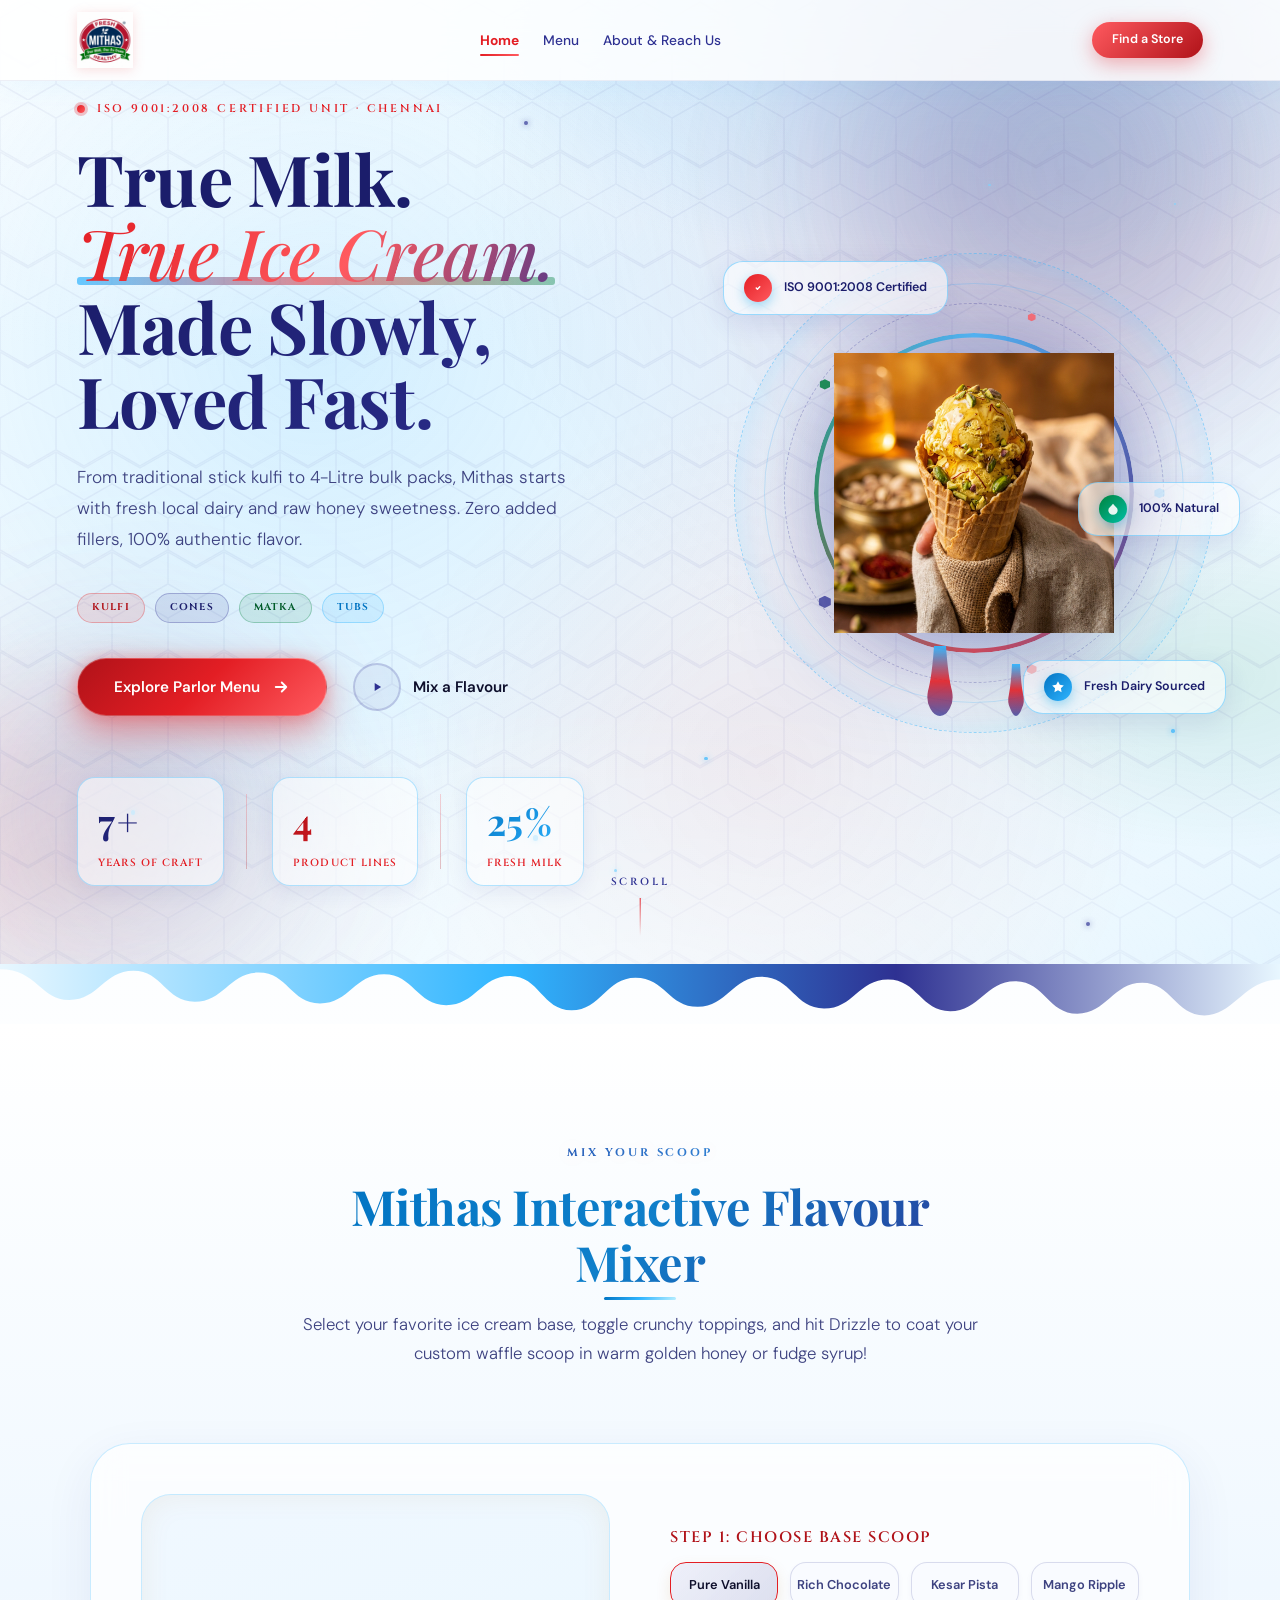
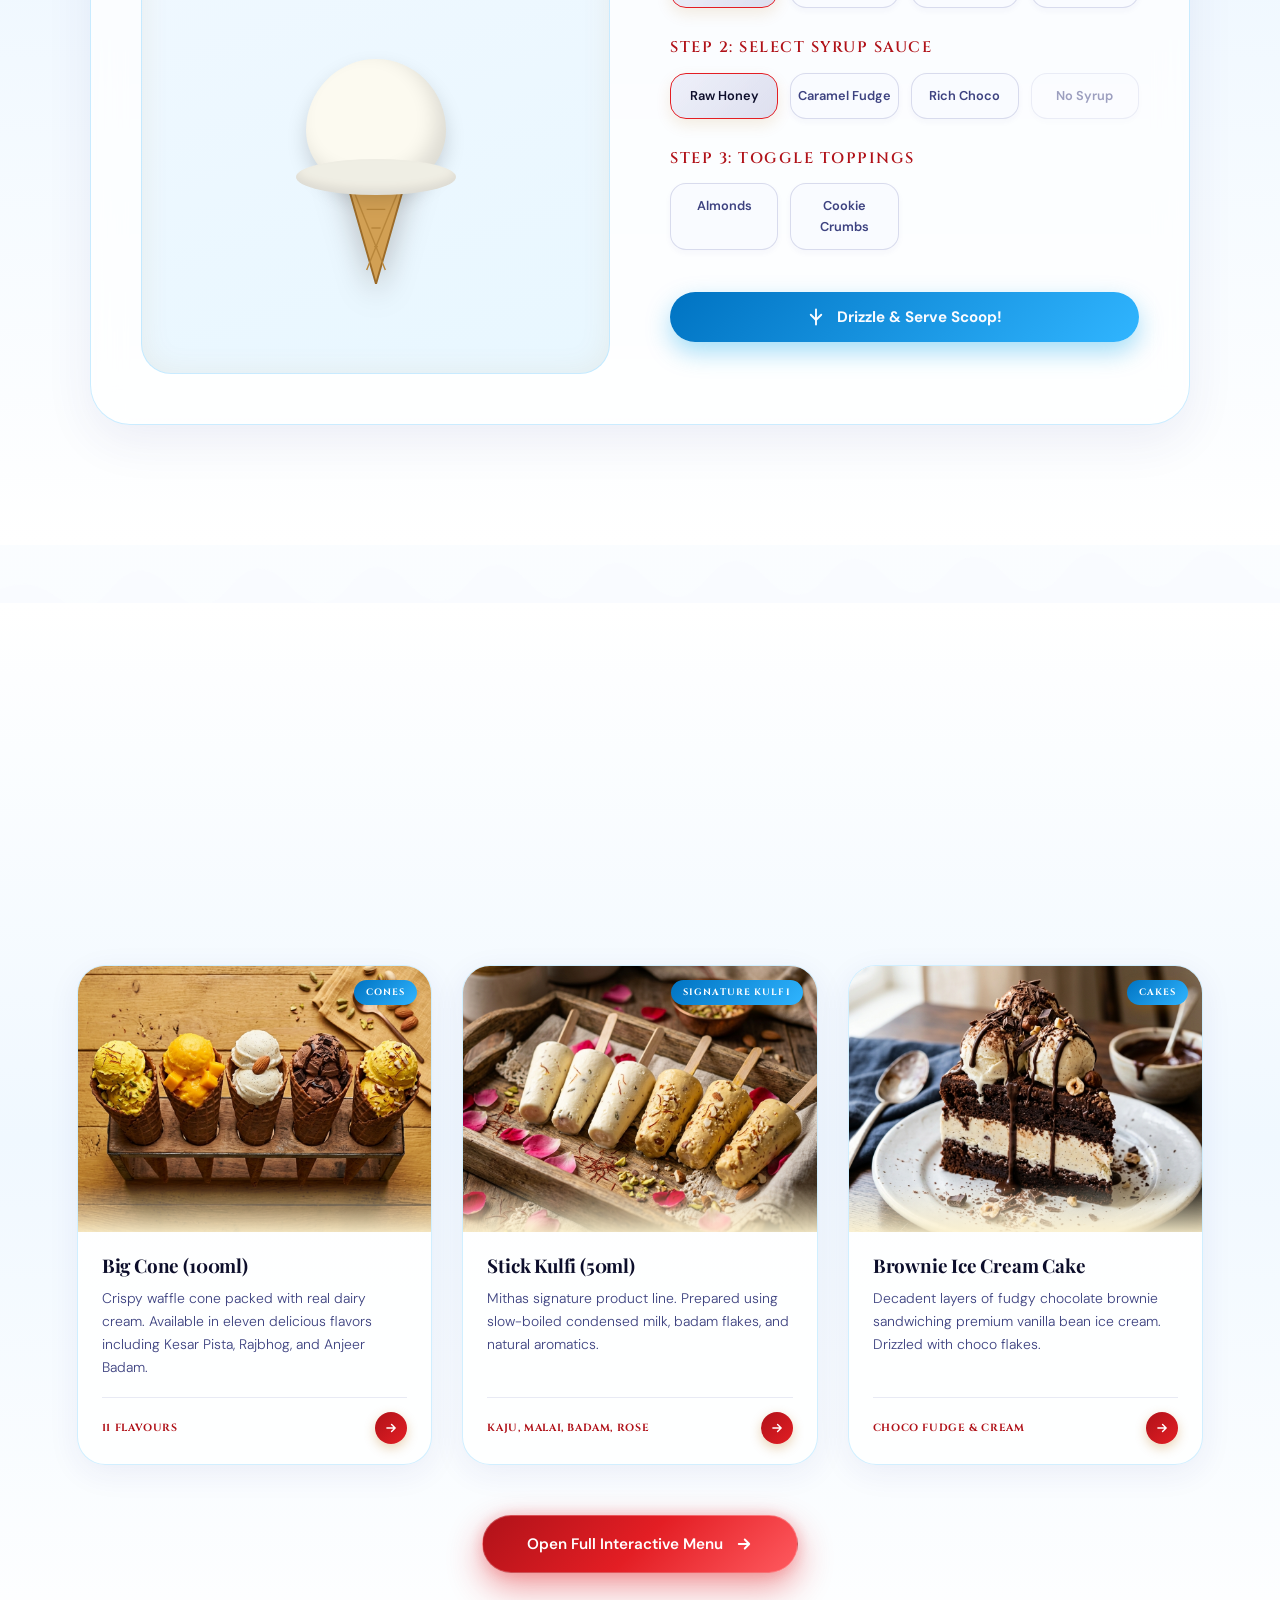
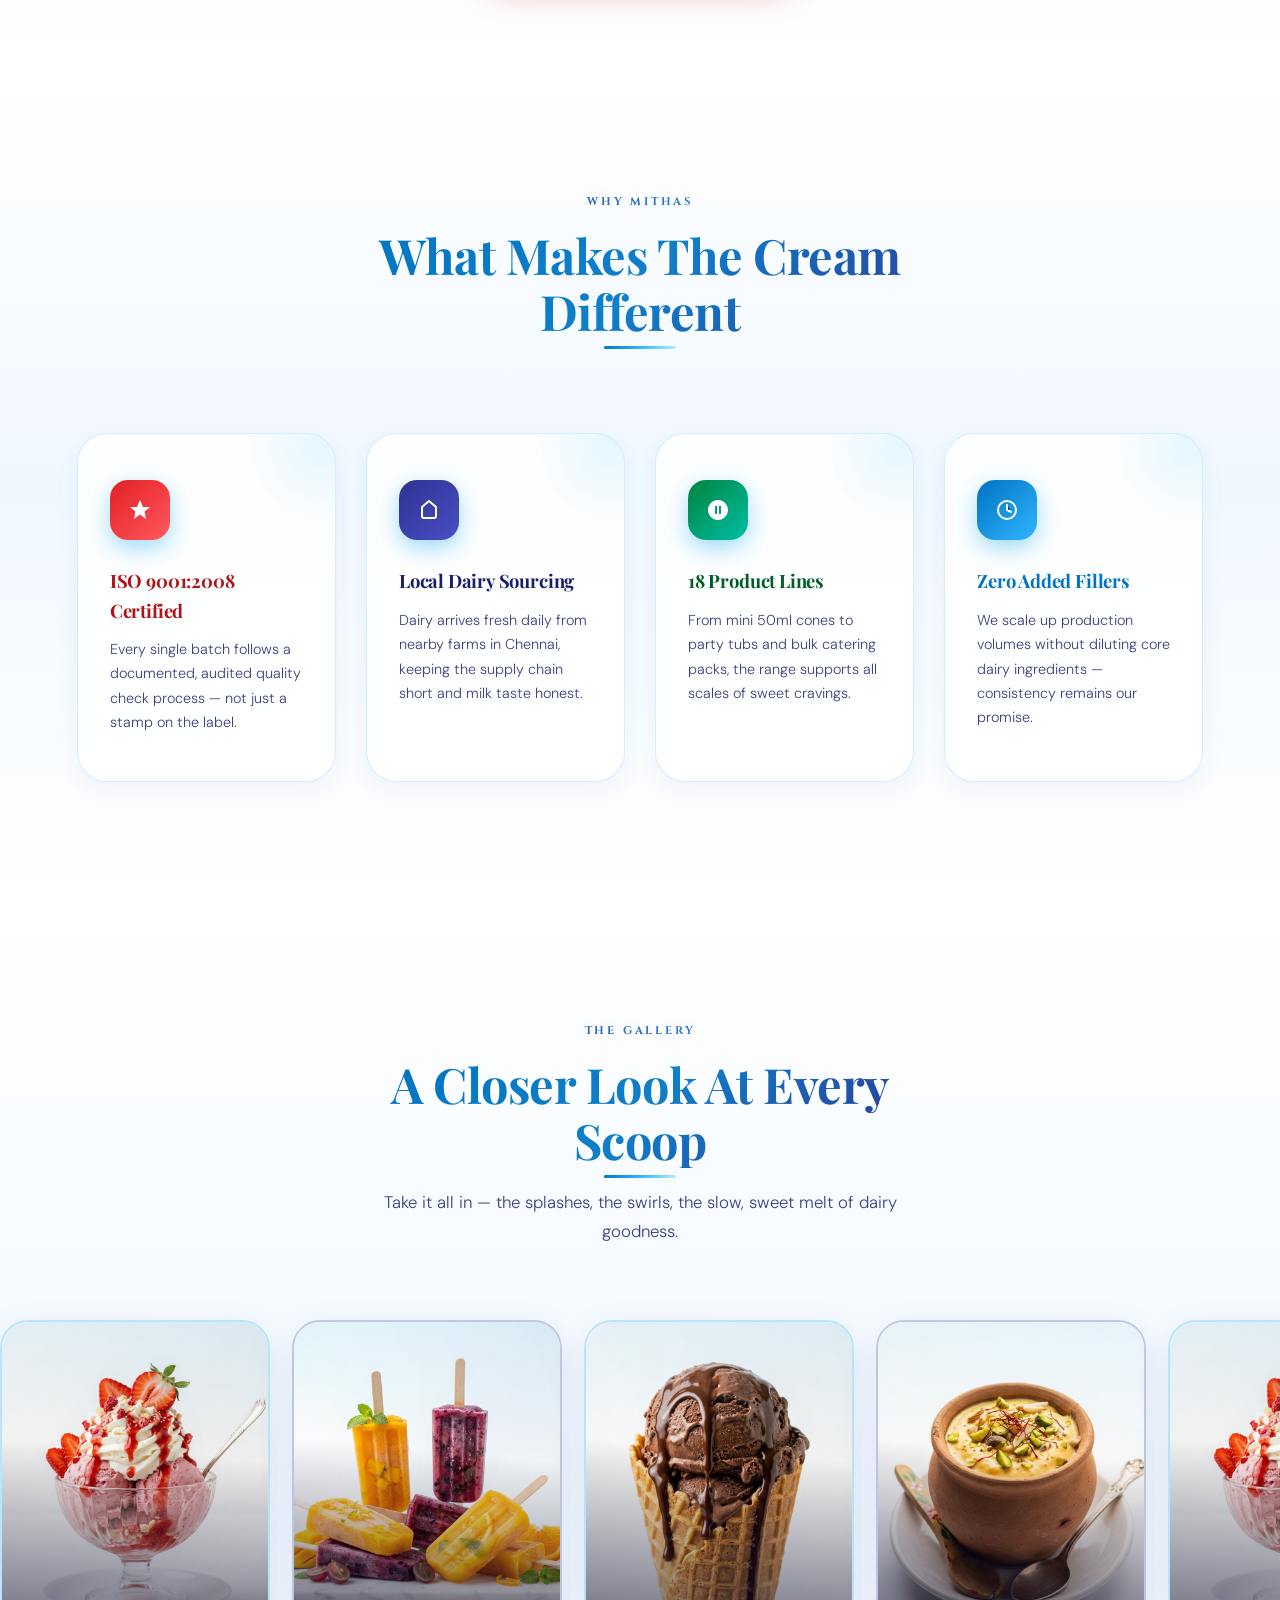
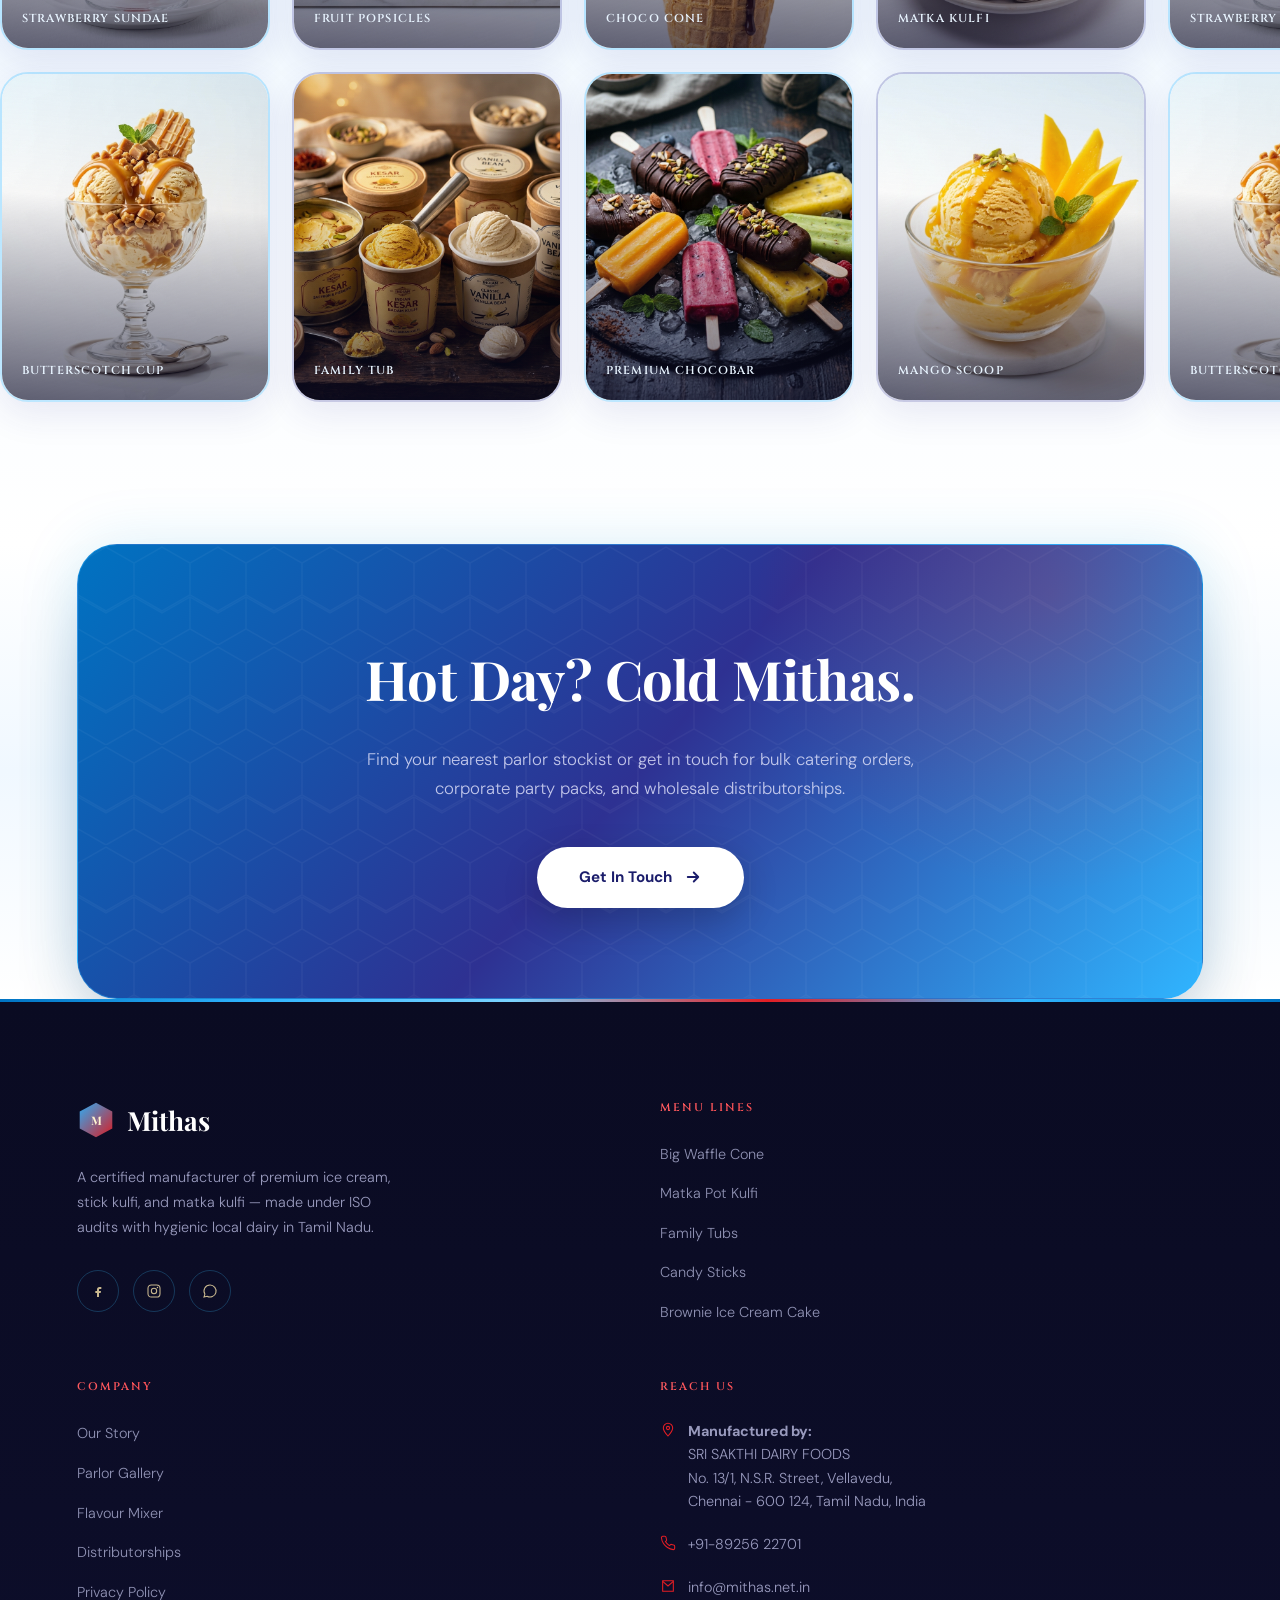
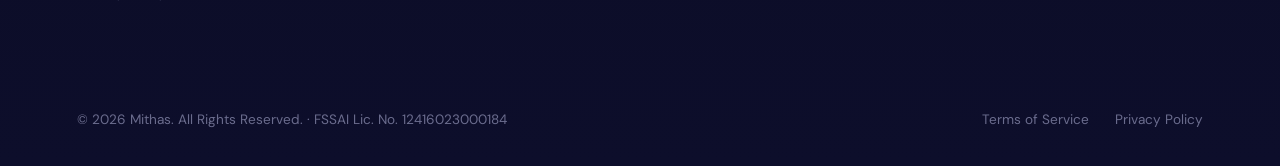
==== commit b24f5b37: "Update index.html" ====
--- a/index.html
+++ b/index.html
@@ -110,23 +110,16 @@
     <div class="hero-aurora" aria-hidden="true">
       <div class="aurora-layer aurora-a"></div>
       <div class="aurora-layer aurora-b"></div>
-      <div class="aurora-layer aurora-c"></div>
     </div>
     <div class="hero-mesh" aria-hidden="true"></div>
     <div class="hero-comb-bg"></div>
     <div class="hero-beams" aria-hidden="true">
-      <span class="hero-beam hero-beam-1"></span>
       <span class="hero-beam hero-beam-2"></span>
-      <span class="hero-beam hero-beam-3"></span>
     </div>
     <div class="hero-orb hero-orb1"></div>
     <div class="hero-orb hero-orb2"></div>
-    <div class="hero-orb hero-orb3"></div>
-    <div class="hero-orb hero-orb4"></div>
     <div class="hero-frost-mist" aria-hidden="true"></div>
     <div class="hero-sparkles" id="heroSparkles" aria-hidden="true"></div>
-    <div class="hero-floaters" id="heroFloaters" aria-hidden="true"></div>
-    <div class="hero-shimmer-sweep" aria-hidden="true"></div>
 
     <div class="hero-grid">
       <!-- Text Description Side -->
@@ -580,4 +573,4 @@
   <!-- External JS Script Link -->
   <script src="script.js"></script>
 </body>
-</html>+</html>
--- a/style.css
+++ b/style.css
@@ -2667,9 +2667,14 @@
     gap: 8px;
     flex-wrap: nowrap;
     align-items: center;
+    backdrop-filter: none;
+    -webkit-backdrop-filter: none;
+    background: rgba(255, 255, 255, 0.98);
   }
   header.scrolled {
     padding: 6px 4vw !important;
+    backdrop-filter: none;
+    -webkit-backdrop-filter: none;
   }
   .logo {
     flex: 0 0 auto;
@@ -4302,3 +4307,59 @@
   }
   .preloader.loaded { transform: none; }
 }
+
+/* ============================================================
+   PERFORMANCE — reduce lag on mobile / touch devices
+============================================================ */
+@media (max-width: 768px), (hover: none) {
+  #drip-canvas,
+  .ice-layer,
+  .ice-emoji-layer,
+  .page-home .hero-beams,
+  .page-home .hero-shimmer-sweep,
+  .page-home .hero-floaters,
+  .page-home .hero-frost-mist,
+  .page-home .hero-aurora,
+  .page-home .hero-sparkles,
+  .page-home .hex-ring-pulse {
+    display: none !important;
+  }
+
+  .page-home .hero {
+    animation: none;
+    background: linear-gradient(165deg, #FFFFFF 0%, #E8F7FF 55%, #D0EAFF 100%);
+  }
+  .page-home .hero-mesh,
+  .page-home .hero-orb1,
+  .page-home .hero-orb2,
+  .page-home .hero-orb3,
+  .page-home .hero-orb4 {
+    display: none;
+  }
+  .page-home .hero-comb-bg {
+    opacity: 0.03;
+    animation: none;
+  }
+  .page-home .gradient-text-animated,
+  .page-home .stat-pill-glow,
+  .page-home .btn-hero-glow,
+  .page-home .play-ring-pulse {
+    animation: none !important;
+  }
+  .page-home .hero-img-ring {
+    animation: none;
+    opacity: 0.5;
+  }
+
+  .marquee-row.left {
+    animation-duration: 48s !important;
+  }
+  .marquee-row.right {
+    animation-duration: 52s !important;
+  }
+
+  section:not(.hero):not(.page-hero) {
+    content-visibility: auto;
+    contain-intrinsic-size: 800px;
+  }
+}
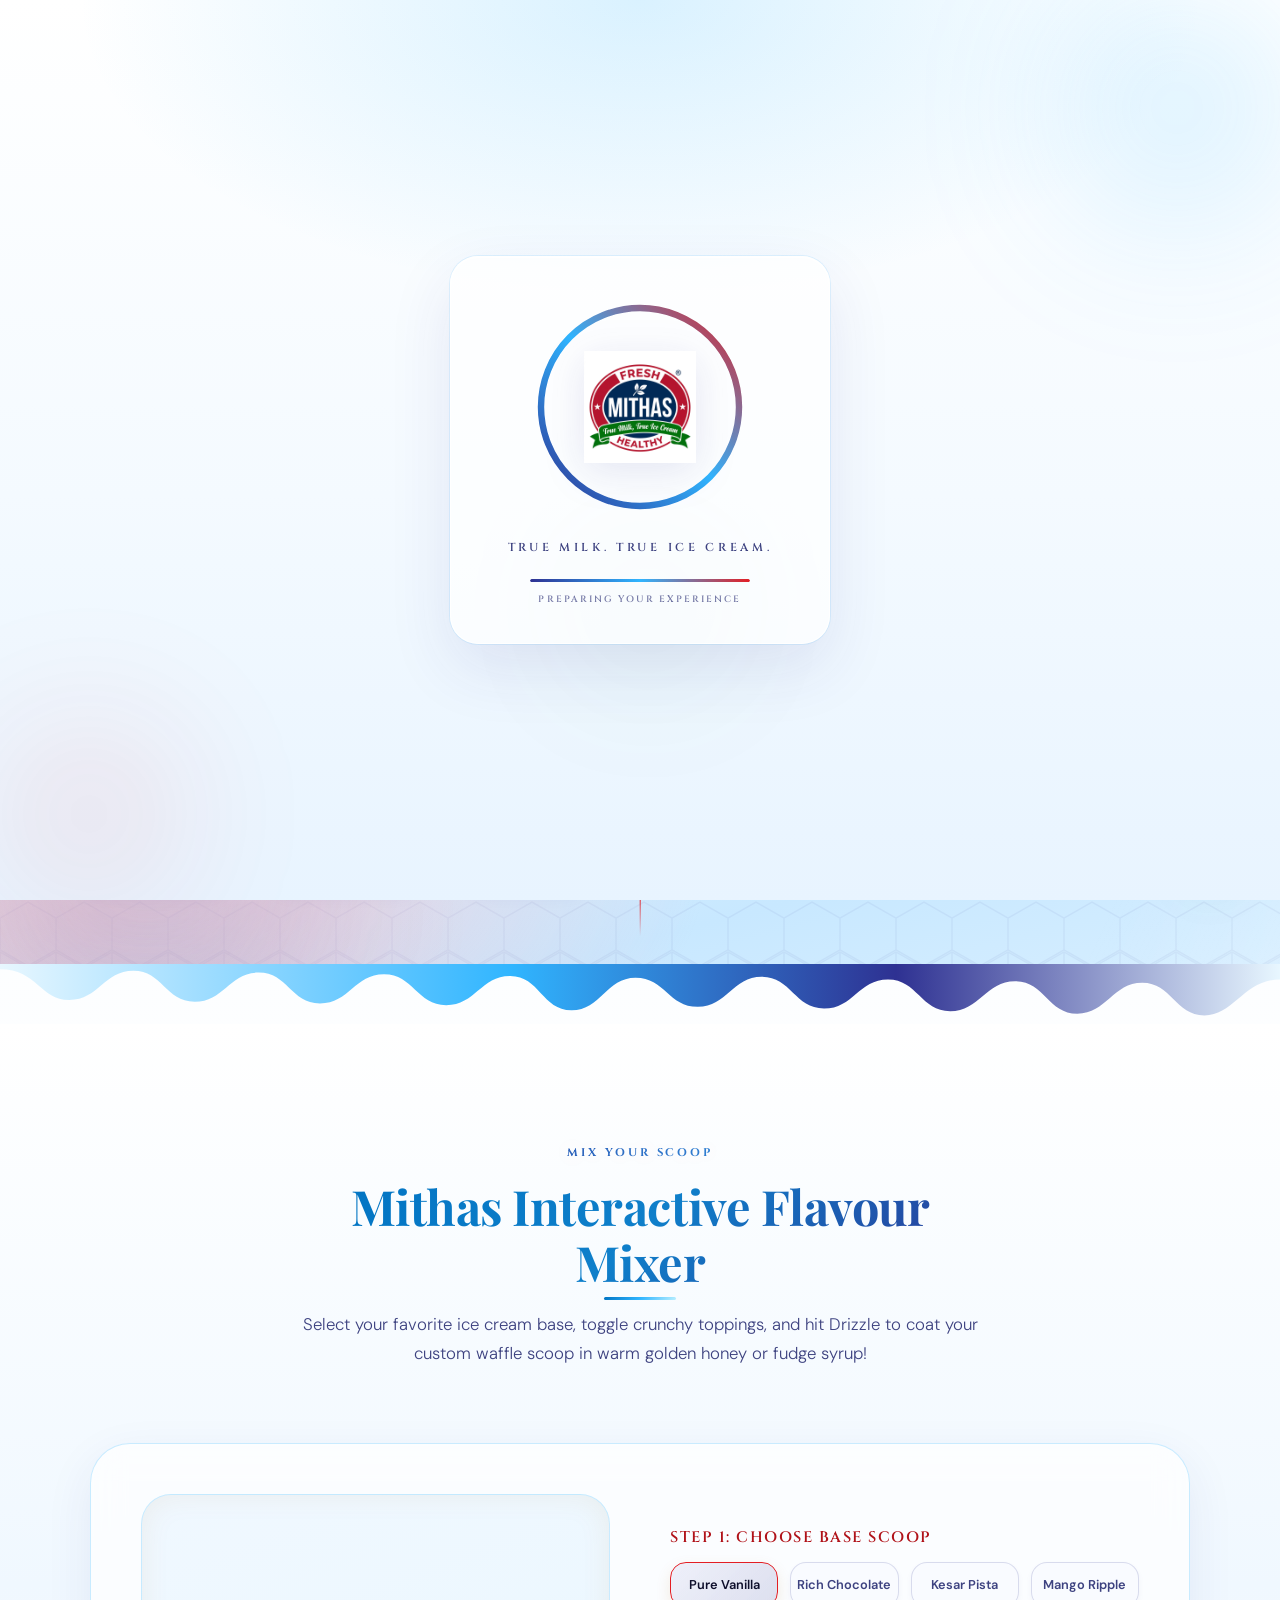
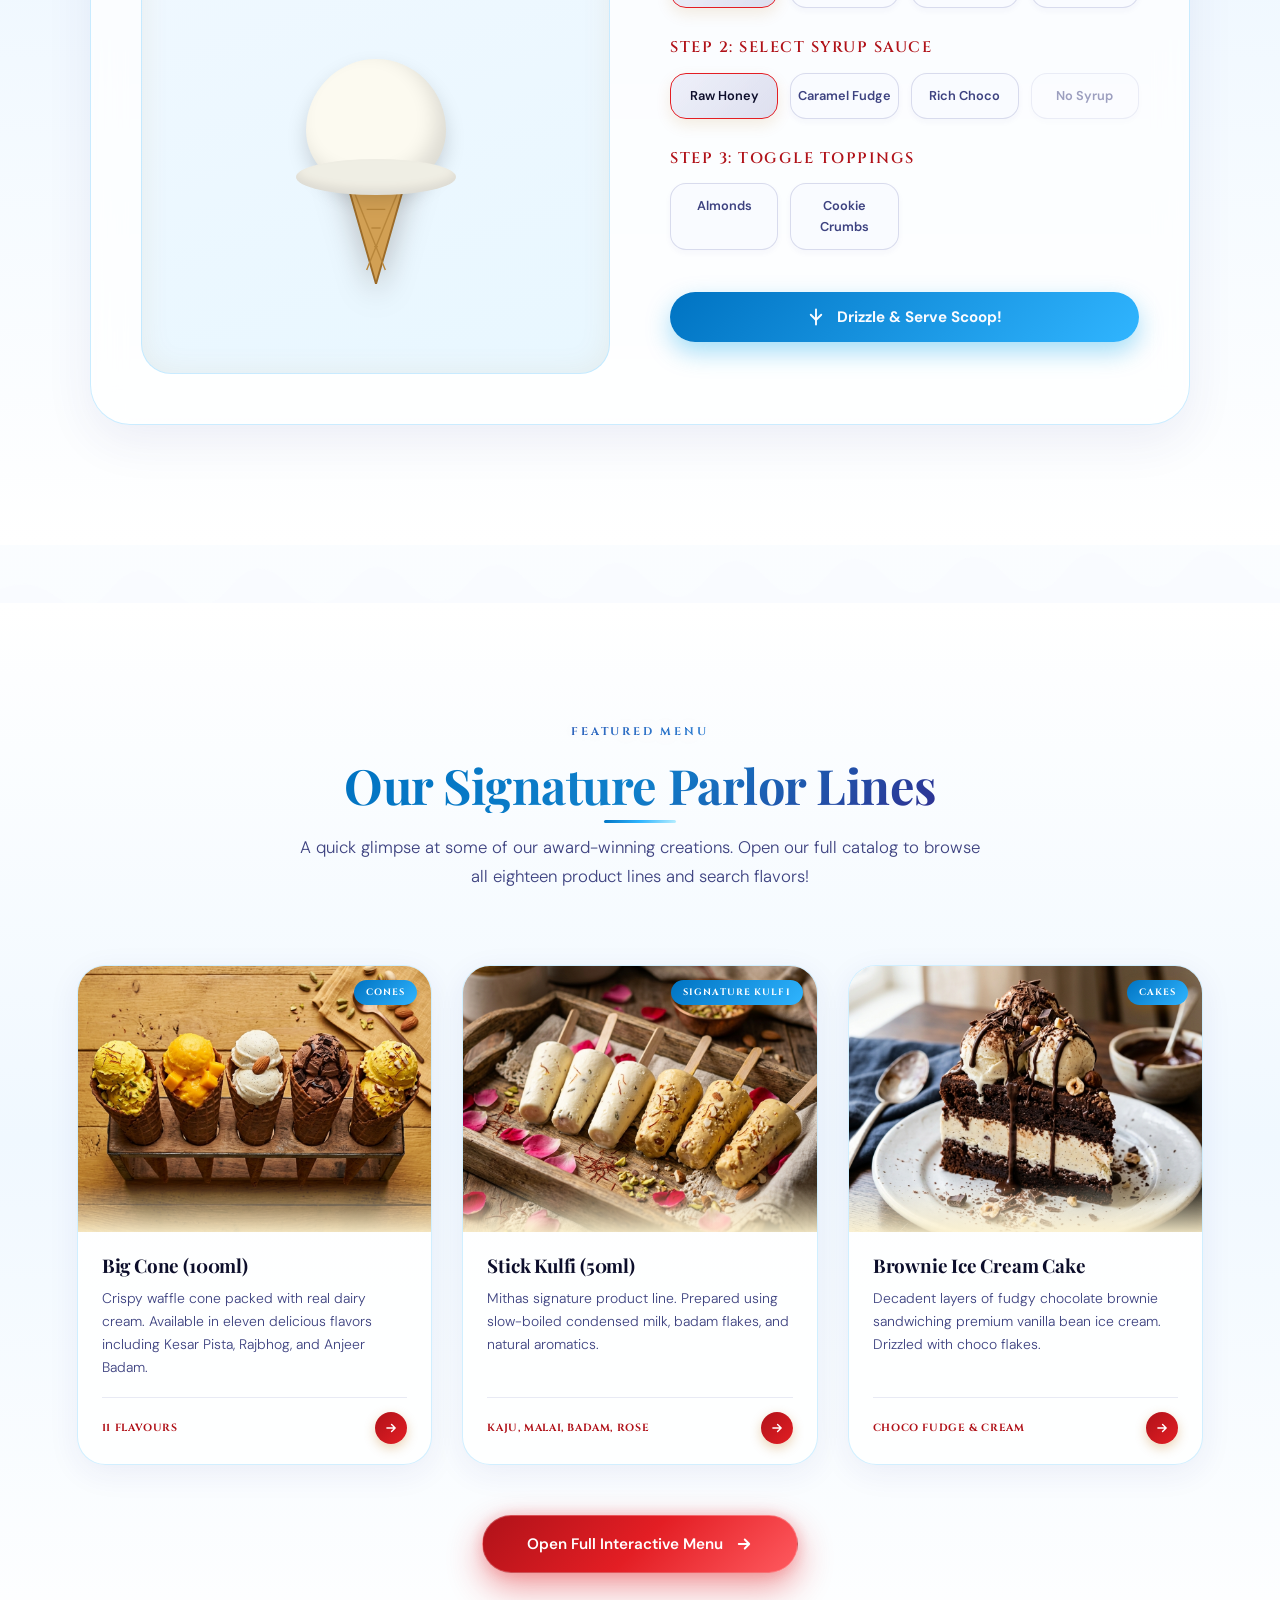
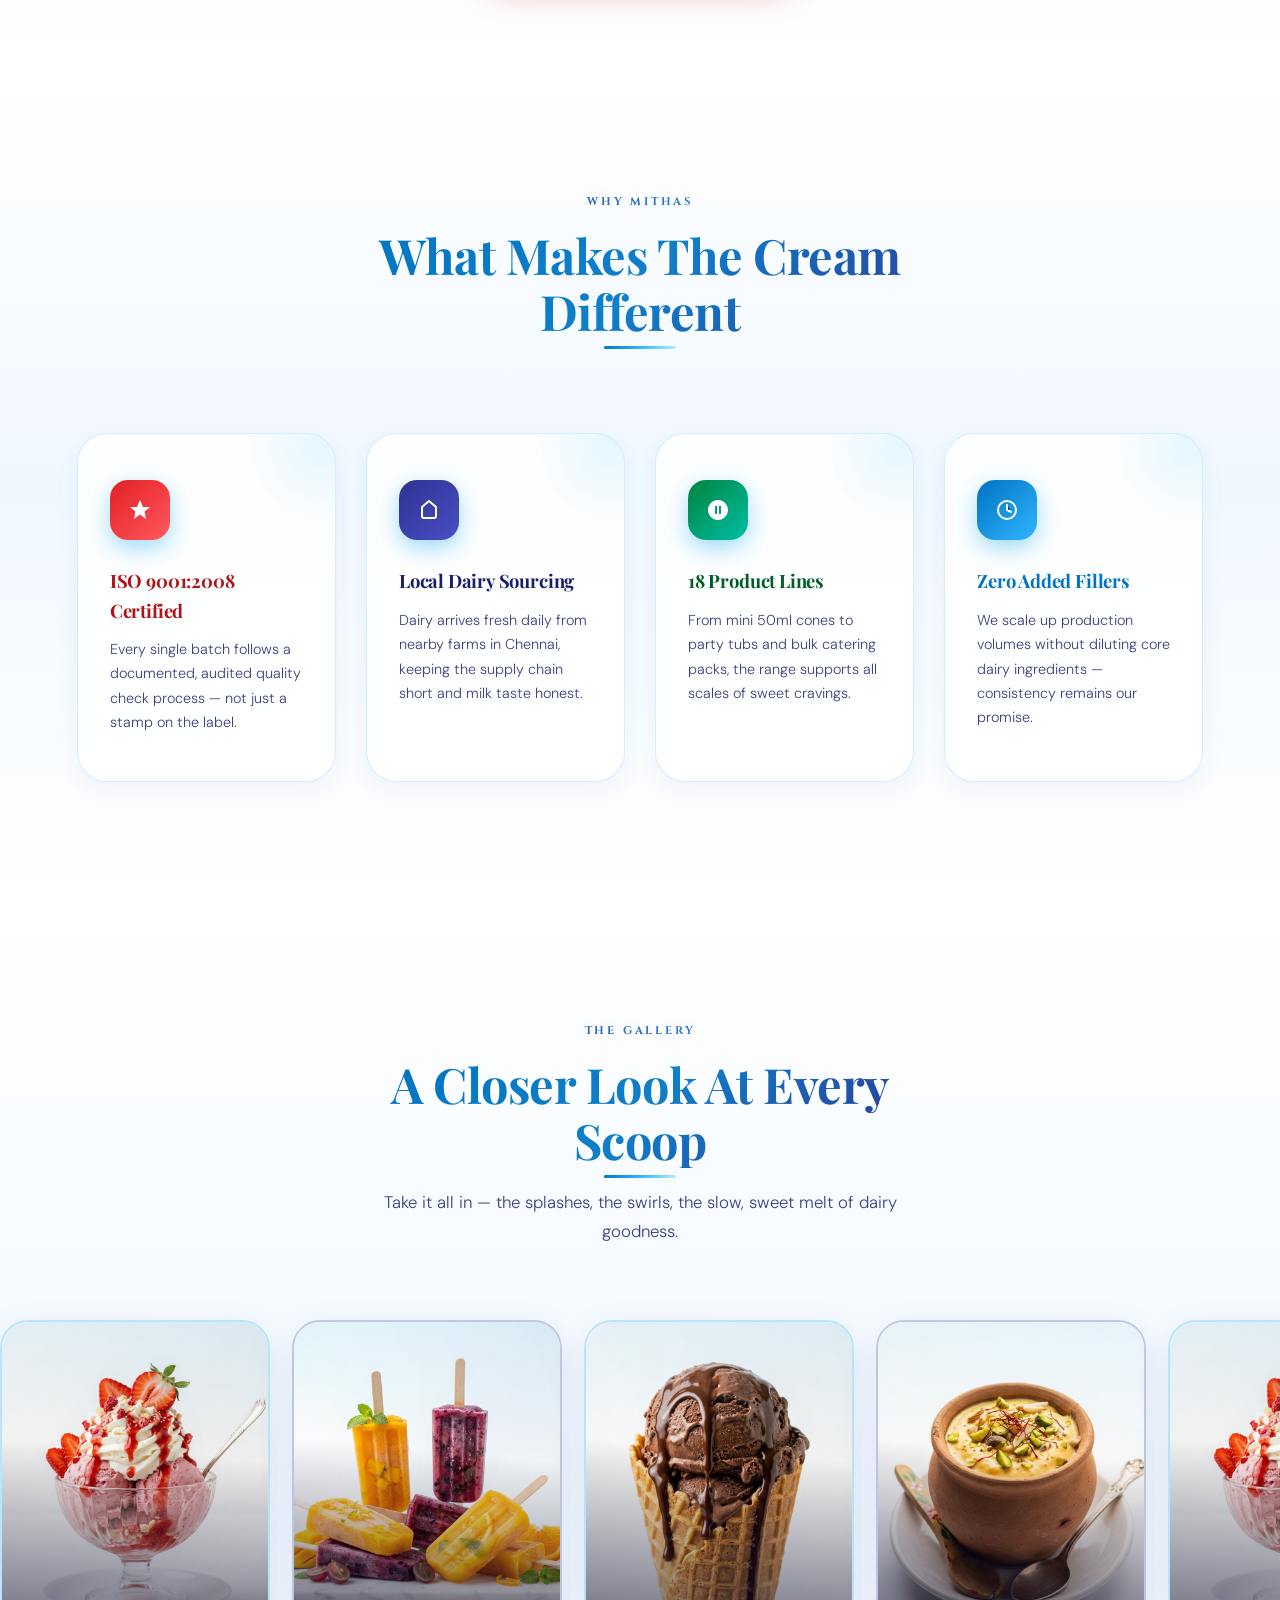
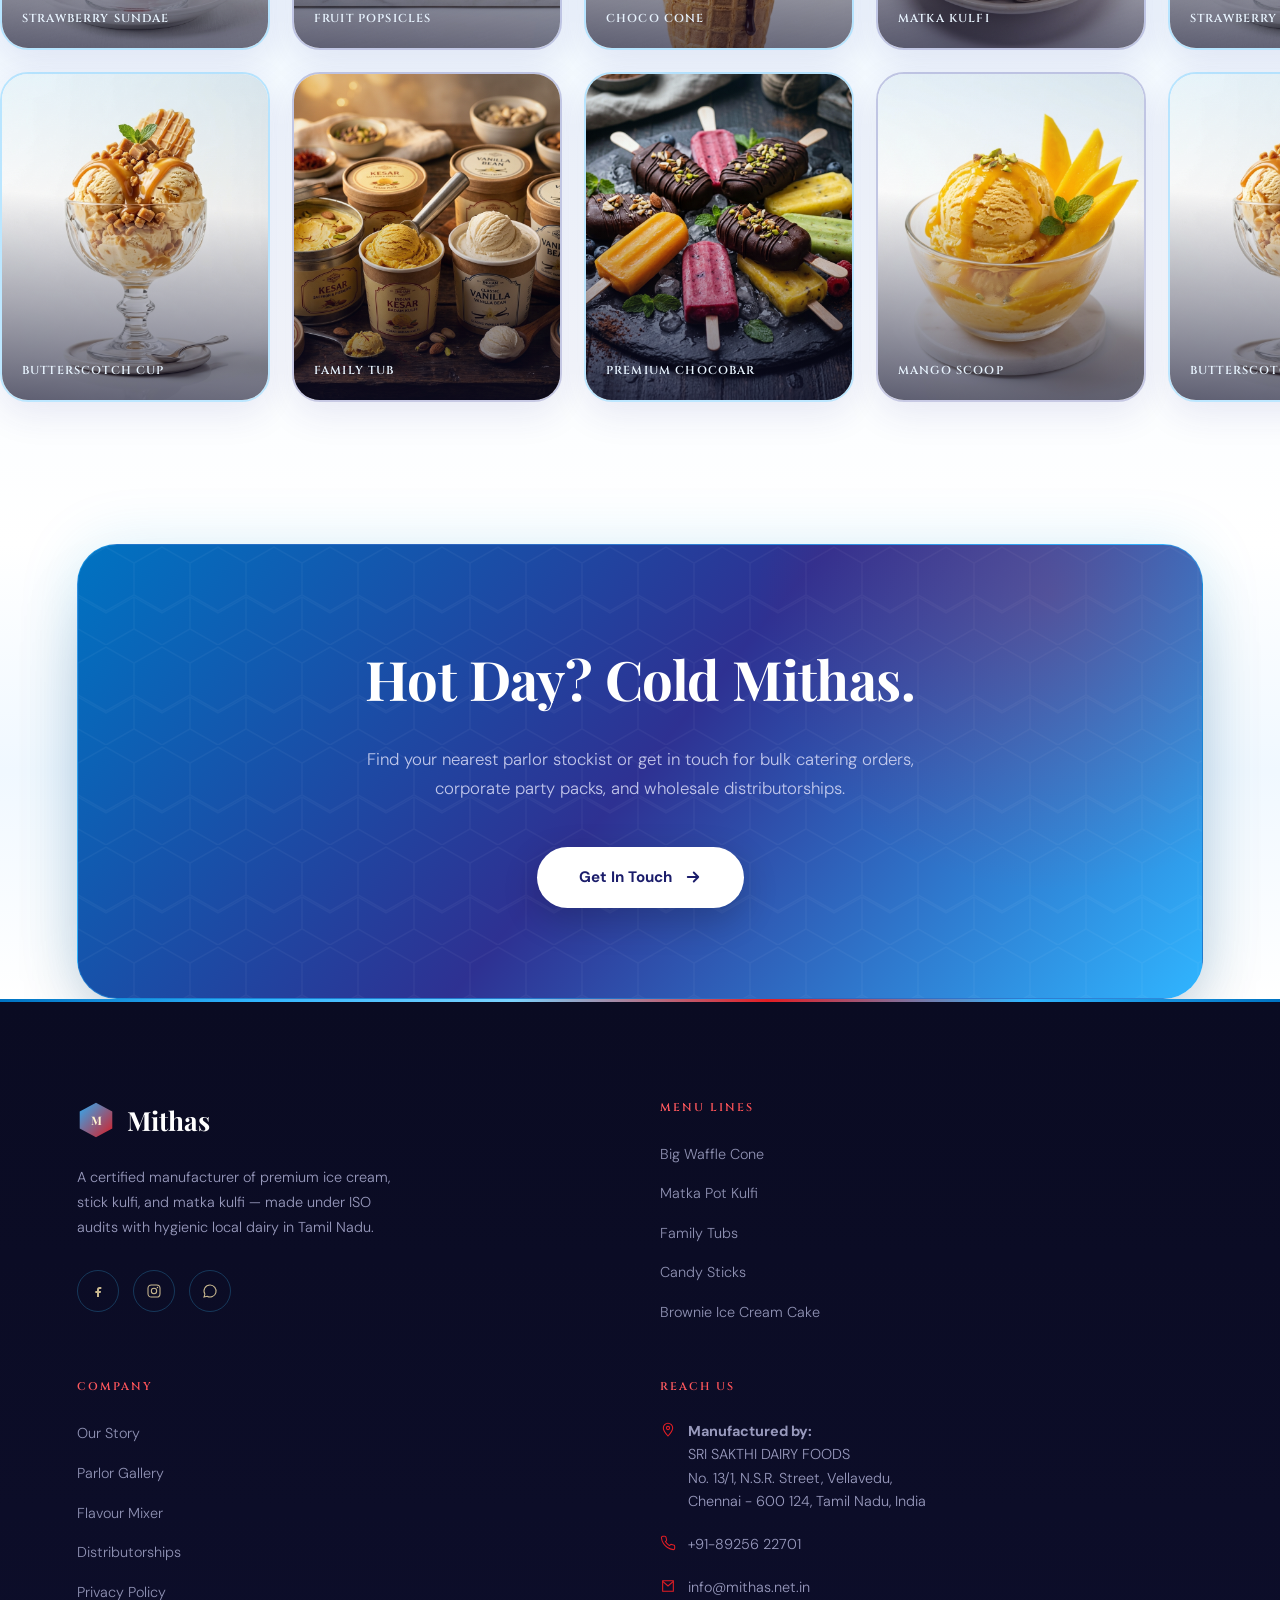
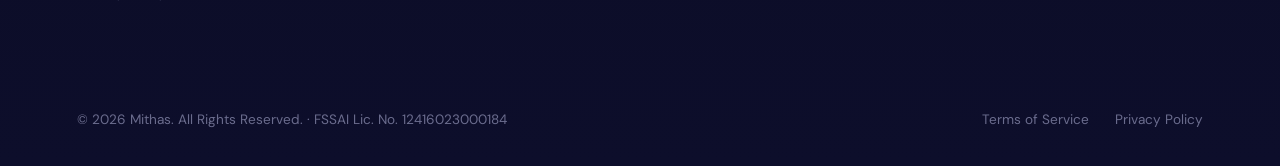
==== commit 83c76406: "Update index.html" ====
--- a/index.html
+++ b/index.html
@@ -15,44 +15,45 @@
 </head>
 <body class="page-home">
 
-  <!-- ======= ICE CREAM PRELOADER ======= -->
-  <div class="preloader" id="preloader">
-    <div class="preloader-bg-glow" aria-hidden="true"></div>
+  <!-- ======= BRAND PRELOADER ======= -->
+  <div class="preloader" id="preloader" role="status" aria-live="polite" aria-label="Loading Mithas">
+    <div class="preloader-backdrop" aria-hidden="true">
+      <span class="preloader-orb preloader-orb--blue"></span>
+      <span class="preloader-orb preloader-orb--red"></span>
+      <span class="preloader-orb preloader-orb--green"></span>
+    </div>
+
     <div class="preloader-inner">
-      <div class="preloader-glass">
-        <div class="preloader-cone">
-          <svg class="preloader-cone-svg" viewBox="0 0 120 200" fill="none" xmlns="http://www.w3.org/2000/svg">
-            <polygon points="60,195 15,65 105,65" fill="#D2A054" stroke="#9C6B28" stroke-width="2"/>
-            <path d="M25,80 L95,80 M32,95 L88,95 M39,110 L81,110 M46,125 L74,125 M50,140 L70,140 M54,155 L66,155 M57,170 L63,170 M18,70 L72,175 M102,70 L48,175" stroke="#B8863B" stroke-width="1.5" opacity="0.7"/>
-            <ellipse cx="60" cy="67" rx="44" ry="10" fill="#B28038"/>
-            <circle cx="60" cy="42" r="30" fill="#FCEAEC">
-              <animate attributeName="cy" values="120;42" dur="1.4s" fill="freeze" calcMode="spline" keySplines="0.34 1.56 0.64 1"/>
-            </circle>
-            <circle cx="45" cy="25" r="20" fill="#E8F4FF">
-              <animate attributeName="cy" values="120;25" dur="1.4s" begin="0.12s" fill="freeze" calcMode="spline" keySplines="0.34 1.56 0.64 1"/>
-            </circle>
-            <circle cx="75" cy="25" r="20" fill="#D6EEFF">
-              <animate attributeName="cy" values="120;25" dur="1.4s" begin="0.24s" fill="freeze" calcMode="spline" keySplines="0.34 1.56 0.64 1"/>
-            </circle>
-            <circle cx="60" cy="10" r="18" fill="#FCE4EC">
-              <animate attributeName="cy" values="120;10" dur="1.4s" begin="0.36s" fill="freeze" calcMode="spline" keySplines="0.34 1.56 0.64 1"/>
-            </circle>
-            <circle cx="60" cy="-5" r="7" fill="#E31E24">
-              <animate attributeName="cy" values="120;-5" dur="1.4s" begin="0.48s" fill="freeze" calcMode="spline" keySplines="0.34 1.56 0.64 1"/>
-            </circle>
-            <path d="M60,-5 Q65,-20 58,-25" stroke="#00833E" stroke-width="2" fill="none" stroke-linecap="round">
-              <animate attributeName="d" values="M60,120 Q65,110 58,105;M60,-5 Q65,-20 58,-25" dur="1.4s" begin="0.48s" fill="freeze" calcMode="spline" keySplines="0.34 1.56 0.64 1"/>
-            </path>
+      <div class="preloader-card">
+        <div class="preloader-logo-wrap">
+          <svg class="preloader-ring" viewBox="0 0 120 120" aria-hidden="true">
+            <defs>
+              <linearGradient id="preloaderRingGrad" x1="0%" y1="0%" x2="100%" y2="100%">
+                <stop offset="0%" stop-color="#2E3192"/>
+                <stop offset="50%" stop-color="#30B5FF"/>
+                <stop offset="100%" stop-color="#E31E24"/>
+              </linearGradient>
+            </defs>
+            <circle class="preloader-ring-track" cx="60" cy="60" r="54"/>
+            <circle class="preloader-ring-progress" cx="60" cy="60" r="54"/>
           </svg>
-        </div>
-        <div class="preloader-text">
-          <span class="preloader-brand">Mithas</span>
-          <span class="preloader-tagline">True Milk. True Ice Cream.</span>
-        </div>
-      </div>
-    </div>
-    <div class="preloader-progress" aria-hidden="true">
-      <div class="preloader-progress-bar"></div>
+          <img
+            src="logo_mithas.png"
+            alt="Mithas — True Milk, True Ice Cream"
+            class="preloader-logo"
+            width="200"
+            height="112"
+            decoding="async"
+            loading="eager"
+            fetchpriority="high"
+          />
+        </div>
+        <p class="preloader-tagline">True Milk. True Ice Cream.</p>
+        <div class="preloader-status" aria-hidden="true">
+          <span class="preloader-status-bar"><span class="preloader-status-fill"></span></span>
+          <span class="preloader-status-label">Preparing your experience</span>
+        </div>
+      </div>
     </div>
   </div>
 
@@ -107,19 +108,153 @@
   
   <!-- ======= HERO SECTION ======= -->
   <section class="hero" id="home">
-    <div class="hero-aurora" aria-hidden="true">
-      <div class="aurora-layer aurora-a"></div>
-      <div class="aurora-layer aurora-b"></div>
-    </div>
-    <div class="hero-mesh" aria-hidden="true"></div>
-    <div class="hero-comb-bg"></div>
-    <div class="hero-beams" aria-hidden="true">
-      <span class="hero-beam hero-beam-2"></span>
-    </div>
-    <div class="hero-orb hero-orb1"></div>
-    <div class="hero-orb hero-orb2"></div>
-    <div class="hero-frost-mist" aria-hidden="true"></div>
-    <div class="hero-sparkles" id="heroSparkles" aria-hidden="true"></div>
+    <div class="hero-comb-bg" aria-hidden="true"></div>
+
+    <!-- Animated ice cream background -->
+    <div class="hero-ice-bg" aria-hidden="true">
+      <svg width="0" height="0" style="position:absolute;overflow:hidden" aria-hidden="true">
+        <defs>
+          <linearGradient id="ice-scoop-pink" x1="0%" y1="0%" x2="100%" y2="100%">
+            <stop offset="0%" stop-color="#FFD6E0"/><stop offset="50%" stop-color="#FCE4EC"/><stop offset="100%" stop-color="#E31E24" stop-opacity="0.35"/>
+          </linearGradient>
+          <linearGradient id="ice-scoop-blue" x1="0%" y1="0%" x2="100%" y2="100%">
+            <stop offset="0%" stop-color="#B8EEFF"/><stop offset="45%" stop-color="#30B5FF"/><stop offset="100%" stop-color="#2E3192"/>
+          </linearGradient>
+          <linearGradient id="ice-scoop-cream" x1="0%" y1="0%" x2="80%" y2="100%">
+            <stop offset="0%" stop-color="#FFFDF8"/><stop offset="60%" stop-color="#FFF0D4"/><stop offset="100%" stop-color="#F5C878"/>
+          </linearGradient>
+          <linearGradient id="ice-cone-waffle" x1="50%" y1="0%" x2="50%" y2="100%">
+            <stop offset="0%" stop-color="#E8B85C"/><stop offset="100%" stop-color="#C47A28"/>
+          </linearGradient>
+          <linearGradient id="ice-popsicle-red" x1="0%" y1="0%" x2="0%" y2="100%">
+            <stop offset="0%" stop-color="#FF6B6F"/><stop offset="50%" stop-color="#E31E24"/><stop offset="100%" stop-color="#B01219"/>
+          </linearGradient>
+          <linearGradient id="ice-kulfi-stripe" x1="0%" y1="0%" x2="100%" y2="0%">
+            <stop offset="0%" stop-color="#4A4FC4"/><stop offset="33%" stop-color="#E31E24"/><stop offset="66%" stop-color="#00833E"/><stop offset="100%" stop-color="#30B5FF"/>
+          </linearGradient>
+          <radialGradient id="ice-scoop-shine" cx="30%" cy="25%" r="65%">
+            <stop offset="0%" stop-color="#FFFFFF" stop-opacity="0.9"/><stop offset="100%" stop-color="#FFFFFF" stop-opacity="0"/>
+          </radialGradient>
+        </defs>
+      </svg>
+
+      <div class="hero-ice-orbs">
+        <span class="hero-ice-orb hero-ice-orb--red"></span>
+        <span class="hero-ice-orb hero-ice-orb--blue"></span>
+        <span class="hero-ice-orb hero-ice-orb--green"></span>
+      </div>
+      <div class="hero-ice-mist"></div>
+      <div class="hero-ice-sweep"></div>
+
+      <div class="hero-ice-piece hero-ice-piece--cone-1 hero-ice-piece--glow-pink" style="--enter-delay:0.3s;--float-dur:11s">
+        <svg viewBox="0 0 80 120" fill="none" xmlns="http://www.w3.org/2000/svg">
+          <polygon points="40,112 10,48 70,48" fill="url(#ice-cone-waffle)" stroke="#9C6B28" stroke-width="1.4"/>
+          <path d="M18,58 L62,58 M22,68 L58,68 M26,78 L54,78 M30,88 L50,88" stroke="#8B5A1E" stroke-width="1.2" opacity="0.55"/>
+          <ellipse cx="40" cy="50" rx="32" ry="8" fill="#A86E2A"/>
+          <circle cx="40" cy="32" r="22" fill="url(#ice-scoop-pink)"/>
+          <circle cx="28" cy="20" r="14" fill="url(#ice-scoop-blue)"/>
+          <circle cx="52" cy="20" r="14" fill="#FFF0F5"/>
+          <circle cx="40" cy="32" r="22" fill="url(#ice-scoop-shine)"/>
+          <circle cx="40" cy="8" r="7" fill="#E31E24" stroke="#B01219" stroke-width="0.8"/>
+          <path d="M40,1 Q44,-10 38,-14" stroke="#00833E" stroke-width="2" stroke-linecap="round"/>
+        </svg>
+      </div>
+
+      <div class="hero-ice-piece hero-ice-piece--scoop-1 hero-ice-piece--glow-blue" style="--enter-delay:0.5s;--float-dur:13s">
+        <svg viewBox="0 0 90 70" fill="none" xmlns="http://www.w3.org/2000/svg">
+          <circle cx="45" cy="48" r="20" fill="url(#ice-scoop-blue)"/>
+          <circle cx="30" cy="32" r="16" fill="#E8F7FF" stroke="#30B5FF" stroke-width="0.6" opacity="0.95"/>
+          <circle cx="60" cy="32" r="16" fill="#D6EEFF" stroke="#2E3192" stroke-width="0.5" opacity="0.9"/>
+          <circle cx="45" cy="16" r="14" fill="url(#ice-scoop-pink)"/>
+          <circle cx="45" cy="30" r="28" fill="url(#ice-scoop-shine)" opacity="0.55"/>
+          <ellipse cx="45" cy="62" rx="24" ry="7" fill="rgba(46,49,146,0.14)"/>
+        </svg>
+      </div>
+
+      <div class="hero-ice-piece hero-ice-piece--kulfi hero-ice-piece--glow-indigo" style="--enter-delay:0.7s;--float-dur:9s">
+        <svg viewBox="0 0 50 110" fill="none" xmlns="http://www.w3.org/2000/svg">
+          <rect x="22" y="72" width="6" height="34" rx="3" fill="#B8863B"/>
+          <rect x="10" y="18" width="30" height="58" rx="6" fill="#2E3192" stroke="#1B1D6B" stroke-width="1"/>
+          <rect x="12" y="22" width="26" height="11" rx="3" fill="#4A4FC4"/>
+          <rect x="12" y="36" width="26" height="11" rx="3" fill="#E31E24" opacity="0.85"/>
+          <rect x="12" y="50" width="26" height="11" rx="3" fill="#00833E" opacity="0.8"/>
+          <rect x="12" y="64" width="26" height="8" rx="3" fill="#30B5FF" opacity="0.75"/>
+          <rect x="12" y="20" width="26" height="54" rx="5" fill="url(#ice-scoop-shine)" opacity="0.25"/>
+        </svg>
+      </div>
+
+      <div class="hero-ice-piece hero-ice-piece--soft-serve hero-ice-piece--glow-cream" style="--enter-delay:0.4s;--float-dur:12s">
+        <svg viewBox="0 0 70 130" fill="none" xmlns="http://www.w3.org/2000/svg">
+          <path d="M35,118 C28,118 22,110 22,100 L22,88 C22,82 26,78 32,78 L38,78 C44,78 48,82 48,88 L48,100 C48,110 42,118 35,118Z" fill="#D8D8D8" stroke="#AAA" stroke-width="1"/>
+          <path d="M35,78 C35,60 28,45 22,32 C18,24 24,14 35,14 C46,14 52,24 48,32 C42,45 35,60 35,78Z" fill="url(#ice-scoop-cream)"/>
+          <path d="M35,78 C38,62 42,48 48,36 C50,32 48,28 44,30 C38,38 35,52 35,68 C35,52 32,38 26,30 C22,28 20,32 22,36 C28,48 32,62 35,78Z" fill="url(#ice-scoop-pink)" opacity="0.75"/>
+          <ellipse cx="35" cy="14" rx="9" ry="5" fill="#FFFFFF" opacity="0.7"/>
+          <path d="M35,78 C35,78 30,55 28,40" stroke="#FFFFFF" stroke-width="2" stroke-linecap="round" opacity="0.35"/>
+        </svg>
+      </div>
+
+      <div class="hero-ice-piece hero-ice-piece--tub hero-ice-piece--glow-blue" style="--enter-delay:0.9s;--float-dur:14s">
+        <svg viewBox="0 0 90 80" fill="none" xmlns="http://www.w3.org/2000/svg">
+          <ellipse cx="45" cy="68" rx="38" ry="10" fill="rgba(46,49,146,0.16)"/>
+          <path d="M12,28 L12,62 C12,68 26,72 45,72 C64,72 78,68 78,62 L78,28 C78,22 64,18 45,18 C26,18 12,22 12,28Z" fill="url(#ice-scoop-blue)"/>
+          <path d="M12,28 C12,34 26,38 45,38 C64,38 78,34 78,28 C78,22 64,18 45,18 C26,18 12,22 12,28Z" fill="#0073C2"/>
+          <ellipse cx="45" cy="28" rx="33" ry="10" fill="#E8F7FF"/>
+          <ellipse cx="45" cy="26" rx="20" ry="5" fill="#FFFFFF" opacity="0.45"/>
+          <text x="45" y="56" text-anchor="middle" fill="#FFFFFF" font-family="Cinzel,serif" font-size="12" font-weight="700">M</text>
+        </svg>
+      </div>
+
+      <div class="hero-ice-piece hero-ice-piece--popsicle hero-ice-piece--glow-red" style="--enter-delay:0.6s;--float-dur:10s">
+        <svg viewBox="0 0 44 100" fill="none" xmlns="http://www.w3.org/2000/svg">
+          <rect x="18" y="62" width="8" height="34" rx="4" fill="#C4956A"/>
+          <rect x="8" y="8" width="28" height="58" rx="14" fill="url(#ice-popsicle-red)"/>
+          <rect x="12" y="12" width="8" height="24" rx="4" fill="#FFFFFF" opacity="0.35"/>
+          <rect x="8" y="8" width="28" height="58" rx="14" stroke="#8B0A10" stroke-width="1.4" fill="none"/>
+        </svg>
+      </div>
+
+      <div class="hero-ice-piece hero-ice-piece--cone-2 hero-ice-piece--glow-green" style="--enter-delay:1s;--float-dur:8.5s">
+        <svg viewBox="0 0 60 90" fill="none" xmlns="http://www.w3.org/2000/svg">
+          <polygon points="30,84 8,36 52,36" fill="url(#ice-cone-waffle)"/>
+          <circle cx="30" cy="24" r="16" fill="#00A854"/>
+          <circle cx="30" cy="24" r="16" fill="url(#ice-scoop-shine)" opacity="0.4"/>
+          <circle cx="22" cy="16" r="5" fill="#00E5A0" opacity="0.7"/>
+          <circle cx="36" cy="18" r="3" fill="#00833E"/>
+        </svg>
+      </div>
+
+      <div class="hero-ice-piece hero-ice-piece--matka hero-ice-piece--glow-cream" style="--enter-delay:0.8s;--float-dur:15s">
+        <svg viewBox="0 0 80 90" fill="none" xmlns="http://www.w3.org/2000/svg">
+          <ellipse cx="40" cy="78" rx="34" ry="8" fill="rgba(46,49,146,0.14)"/>
+          <path d="M18,32 C18,22 28,14 40,14 C52,14 62,22 62,32 L66,68 C66,74 54,78 40,78 C26,78 14,74 14,68 L18,32Z" fill="#C4956A" stroke="#8B5A1E" stroke-width="1.2"/>
+          <path d="M20,34 C20,26 28,20 40,20 C52,20 60,26 60,34" stroke="#A67C3D" stroke-width="1.8" fill="none"/>
+          <ellipse cx="40" cy="32" rx="22" ry="8" fill="#F5E6D3"/>
+          <circle cx="40" cy="22" r="14" fill="url(#ice-scoop-cream)"/>
+          <circle cx="40" cy="20" r="10" fill="url(#ice-scoop-shine)" opacity="0.5"/>
+          <circle cx="34" cy="17" r="4" fill="#E31E24"/>
+          <circle cx="46" cy="19" r="2.5" fill="#00833E"/>
+        </svg>
+      </div>
+
+      <div class="hero-ice-drips">
+        <span class="hero-ice-drip hero-ice-drip--1"></span>
+        <span class="hero-ice-drip hero-ice-drip--2"></span>
+        <span class="hero-ice-drip hero-ice-drip--3"></span>
+        <span class="hero-ice-drip hero-ice-drip--4"></span>
+        <span class="hero-ice-drip hero-ice-drip--5"></span>
+      </div>
+
+      <div class="hero-ice-sparkles">
+        <span class="hero-ice-sparkle hero-ice-sparkle--blue" style="--s-x:12%;--s-y:22%;--s-d:0s"></span>
+        <span class="hero-ice-sparkle hero-ice-sparkle--red" style="--s-x:78%;--s-y:18%;--s-d:1.2s"></span>
+        <span class="hero-ice-sparkle hero-ice-sparkle--gold" style="--s-x:88%;--s-y:62%;--s-d:2.4s"></span>
+        <span class="hero-ice-sparkle hero-ice-sparkle--green" style="--s-x:6%;--s-y:70%;--s-d:0.8s"></span>
+        <span class="hero-ice-sparkle hero-ice-sparkle--white" style="--s-x:42%;--s-y:8%;--s-d:1.8s"></span>
+        <span class="hero-ice-sparkle hero-ice-sparkle--blue" style="--s-x:55%;--s-y:85%;--s-d:3s"></span>
+        <span class="hero-ice-sparkle hero-ice-sparkle--red" style="--s-x:28%;--s-y:45%;--s-d:2s"></span>
+        <span class="hero-ice-sparkle hero-ice-sparkle--gold" style="--s-x:65%;--s-y:38%;--s-d:0.5s"></span>
+      </div>
+    </div>
 
     <div class="hero-grid">
       <!-- Text Description Side -->
@@ -130,7 +265,7 @@
         </div>
         <h1 class="hero-fade-in" style="animation-delay:0.25s">
           True Milk.<br>
-          <em class="gradient-text-animated">True Ice Cream.<span class="ink-line"></span></em><br>
+          <em class="hero-highlight">True Ice Cream.<span class="ink-line"></span></em><br>
           <span class="hero-headline-accent">Made Slowly, Loved Fast.</span>
         </h1>
         <p class="lede hero-fade-in" style="animation-delay:0.45s">From traditional stick kulfi to 4-Litre bulk packs, Mithas starts with fresh local dairy and raw honey sweetness. Zero added fillers, 100% authentic flavor.</p>
@@ -141,45 +276,37 @@
           <span class="flavor-chip chip-sky">Tubs</span>
         </div>
         <div class="hero-actions hero-fade-in" style="animation-delay:0.65s">
-          <a href="menu.html" class="btn-primary btn-hero-glow">
+          <a href="menu.html" class="btn-primary">
             Explore Parlor Menu
             <svg width="18" height="18" viewBox="0 0 24 24" fill="none"><path d="M5 12h14M13 6l6 6-6 6" stroke="currentColor" stroke-width="2.5" stroke-linecap="round" stroke-linejoin="round"/></svg>
           </a>
           <a href="#mixer" class="btn-ghost">
-            <span class="play-ring play-ring-pulse">
+            <span class="play-ring">
               <svg width="14" height="14" viewBox="0 0 24 24"><path d="M8 5v14l11-7z" fill="#2E3192"/></svg>
             </span>
             Mix a Flavour
           </a>
         </div>
         <div class="hero-stats hero-fade-in" style="animation-delay:0.8s">
-          <div class="stat-pill stat-pill-glow">
+          <div class="stat-pill">
             <span class="num stat-color-1"><span class="counter" data-target="30">0</span>+</span>
             <span class="lbl">Years of Craft</span>
           </div>
-          <div class="stat-pill stat-pill-glow">
+          <div class="stat-pill">
             <span class="num stat-color-2"><span class="counter" data-target="18">0</span></span>
             <span class="lbl">Product Lines</span>
           </div>
-          <div class="stat-pill stat-pill-glow">
+          <div class="stat-pill">
             <span class="num stat-color-3"><span class="counter" data-target="100">0</span>%</span>
             <span class="lbl">Fresh Milk</span>
           </div>
         </div>
       </div>
 
-      <!-- Visual Orbiting Side -->
+      <!-- Visual Side -->
       <div class="hero-visual hero-fade-in" style="animation-delay:0.5s">
-        <div class="hex-ring"></div>
-        <div class="hex-ring-inner"></div>
-        <div class="hex-ring-pulse" aria-hidden="true"></div>
-        <div class="hero-glow"></div>
-        <div class="hero-visual-mist" aria-hidden="true"></div>
-
-        <!-- Orbiting honeycomb shapes -->
-        <div id="orbitRing" class="orbit-ring"></div>
-
-        <!-- Floating Badges -->
+        <div class="hero-glow" aria-hidden="true"></div>
+
         <div class="float-badge badge-iso">
           <span class="b-ico">
             <svg width="14" height="14" viewBox="0 0 24 24" fill="none"><path d="M9 12l2 2 4-4" stroke="#FFFFFF" stroke-width="2.5" stroke-linecap="round" stroke-linejoin="round"/></svg>
@@ -192,34 +319,16 @@
           </span>
           Fresh Dairy Sourced
         </div>
-        <div class="float-badge badge-natural">
-          <span class="b-ico b-ico-green">
-            <svg width="14" height="14" viewBox="0 0 24 24" fill="none"><path d="M12 3C8 8 4 10 4 14a8 8 0 1016 0c0-4-4-6-8-11z" fill="#FFFFFF" opacity="0.9"/></svg>
-          </span>
-          100% Natural
-        </div>
-
-        <!-- Hero Cone Image -->
+
         <div class="hero-img-frame">
-          <div class="hero-img-ring" aria-hidden="true"></div>
-          <div class="hero-img-shine" aria-hidden="true"></div>
           <img
             src="img_hero_cone.png"
             alt="Mithas Saffron Honey Scoop"
             loading="eager"
+            decoding="async"
+            width="280"
+            height="420"
           />
-        </div>
-
-        <!-- Honey Drips falling from under the image -->
-        <div class="honey-drip" style="left:calc(50% - 54px);">
-          <svg width="40" height="70" viewBox="0 0 40 70">
-            <path class="drip-path" d="M14,0 Q12,30 8,45 Q6,55 10,62 Q14,70 20,70 Q26,70 30,62 Q34,55 32,45 Q28,30 26,0 Z" style="animation-delay:0.3s"/>
-          </svg>
-        </div>
-        <div class="honey-drip" style="left:calc(50% + 30px);">
-          <svg width="24" height="52" viewBox="0 0 24 52">
-            <path class="drip-path" d="M8,0 Q7,20 5,30 Q3,38 6,44 Q9,52 12,52 Q15,52 18,44 Q21,38 19,30 Q17,20 16,0 Z" style="animation-delay:1.8s;animation-duration:3.8s"/>
-          </svg>
         </div>
       </div>
     </div>
--- a/style.css
+++ b/style.css
@@ -521,6 +521,277 @@
   background-image: url("data:image/svg+xml,%3Csvg xmlns='http://www.w3.org/2000/svg' width='56' height='100'%3E%3Cpath d='M28 66L0 50V18L28 2l28 16v32zm0 34L0 84V52l28 16 28-16v32z' stroke='%232E3192' stroke-width='1.5' fill='none'/%3E%3C/svg%3E");
   background-size: 56px 100px;
   pointer-events: none;
+}
+
+/* ── HERO ICE CREAM BACKGROUND ANIMATION ── */
+.hero-ice-bg {
+  position: absolute;
+  inset: 0;
+  z-index: 1;
+  overflow: hidden;
+  pointer-events: none;
+  contain: layout style paint;
+}
+.hero-ice-orbs {
+  position: absolute;
+  inset: 0;
+  z-index: 0;
+}
+.hero-ice-orb {
+  position: absolute;
+  border-radius: 50%;
+  filter: blur(60px);
+  opacity: 0.55;
+  animation: hero-ice-orb-drift 14s ease-in-out infinite alternate;
+}
+.hero-ice-orb--red {
+  width: 340px;
+  height: 340px;
+  top: -8%;
+  right: 5%;
+  background: radial-gradient(circle, rgba(227, 30, 36, 0.45) 0%, rgba(255, 90, 95, 0.15) 55%, transparent 72%);
+  animation-duration: 11s;
+}
+.hero-ice-orb--blue {
+  width: 420px;
+  height: 420px;
+  bottom: -12%;
+  left: -5%;
+  background: radial-gradient(circle, rgba(48, 181, 255, 0.5) 0%, rgba(46, 49, 146, 0.2) 50%, transparent 70%);
+  animation-duration: 15s;
+  animation-direction: alternate-reverse;
+}
+.hero-ice-orb--green {
+  width: 260px;
+  height: 260px;
+  top: 42%;
+  left: 38%;
+  background: radial-gradient(circle, rgba(0, 131, 62, 0.32) 0%, rgba(0, 191, 165, 0.12) 50%, transparent 68%);
+  animation-duration: 18s;
+  animation-delay: -4s;
+}
+@keyframes hero-ice-orb-drift {
+  0%   { transform: translate(0, 0) scale(1); }
+  50%  { transform: translate(24px, -18px) scale(1.08); }
+  100% { transform: translate(-16px, 12px) scale(1.04); }
+}
+.hero-ice-mist {
+  position: absolute;
+  inset: 0;
+  z-index: 1;
+  background:
+    radial-gradient(ellipse 75% 60% at 12% 88%, rgba(255, 182, 193, 0.55), transparent 58%),
+    radial-gradient(ellipse 60% 55% at 90% 15%, rgba(125, 211, 252, 0.6), transparent 52%),
+    radial-gradient(ellipse 45% 40% at 48% 48%, rgba(48, 181, 255, 0.18), transparent 62%),
+    radial-gradient(ellipse 35% 30% at 72% 75%, rgba(0, 131, 62, 0.15), transparent 55%);
+  animation: hero-ice-mist-drift 16s ease-in-out infinite alternate;
+}
+@keyframes hero-ice-mist-drift {
+  0%   { transform: translate(0, 0) scale(1); filter: hue-rotate(0deg) saturate(1); opacity: 0.82; }
+  50%  { transform: translate(14px, -10px) scale(1.05); filter: hue-rotate(8deg) saturate(1.15); opacity: 1; }
+  100% { transform: translate(-10px, 8px) scale(1.02); filter: hue-rotate(-5deg) saturate(1.08); opacity: 0.9; }
+}
+.hero-ice-sweep {
+  position: absolute;
+  inset: 0;
+  z-index: 2;
+  background: linear-gradient(
+    115deg,
+    transparent 38%,
+    rgba(255, 255, 255, 0.22) 46%,
+    rgba(48, 181, 255, 0.12) 50%,
+    rgba(255, 255, 255, 0.18) 54%,
+    transparent 62%
+  );
+  background-size: 280% 100%;
+  animation: hero-ice-sweep 9s ease-in-out infinite;
+  pointer-events: none;
+}
+@keyframes hero-ice-sweep {
+  0%   { background-position: 200% 0; opacity: 0; }
+  20%  { opacity: 1; }
+  80%  { opacity: 1; }
+  100% { background-position: -200% 0; opacity: 0; }
+}
+.hero-ice-piece {
+  position: absolute;
+  z-index: 3;
+  opacity: 0;
+  transform-origin: center bottom;
+  --glow-weak: drop-shadow(0 12px 28px rgba(48, 181, 255, 0.25));
+  --glow-strong: drop-shadow(0 18px 42px rgba(48, 181, 255, 0.5));
+  filter: var(--glow-weak);
+  animation:
+    hero-ice-enter 1s cubic-bezier(0.34, 1.45, 0.64, 1) forwards,
+    hero-ice-float var(--float-dur, 10s) ease-in-out infinite,
+    hero-ice-glow-pulse 4s ease-in-out infinite;
+  animation-delay: var(--enter-delay, 0.4s), calc(var(--enter-delay, 0.4s) + 1s), calc(var(--enter-delay, 0.4s) + 1s);
+  will-change: transform, filter;
+}
+.hero-ice-piece--glow-pink   { --glow-weak: drop-shadow(0 12px 28px rgba(227, 30, 36, 0.22));  --glow-strong: drop-shadow(0 18px 40px rgba(255, 107, 111, 0.5)); }
+.hero-ice-piece--glow-blue   { --glow-weak: drop-shadow(0 12px 28px rgba(48, 181, 255, 0.28)); --glow-strong: drop-shadow(0 20px 44px rgba(48, 181, 255, 0.55)); }
+.hero-ice-piece--glow-red    { --glow-weak: drop-shadow(0 12px 28px rgba(227, 30, 36, 0.3));   --glow-strong: drop-shadow(0 18px 42px rgba(227, 30, 36, 0.58)); }
+.hero-ice-piece--glow-green  { --glow-weak: drop-shadow(0 12px 28px rgba(0, 131, 62, 0.28));  --glow-strong: drop-shadow(0 18px 40px rgba(0, 229, 160, 0.48)); }
+.hero-ice-piece--glow-cream  { --glow-weak: drop-shadow(0 12px 28px rgba(245, 200, 120, 0.3)); --glow-strong: drop-shadow(0 18px 40px rgba(255, 220, 150, 0.55)); }
+.hero-ice-piece--glow-indigo { --glow-weak: drop-shadow(0 12px 28px rgba(46, 49, 146, 0.3));  --glow-strong: drop-shadow(0 18px 42px rgba(74, 79, 196, 0.52)); }
+.hero-ice-piece--scoop-1,
+.hero-ice-piece--soft-serve,
+.hero-ice-piece--matka,
+.hero-ice-piece--tub {
+  animation-name: hero-ice-enter, hero-ice-float-alt, hero-ice-glow-pulse;
+}
+.hero-ice-piece--kulfi,
+.hero-ice-piece--popsicle {
+  animation-name: hero-ice-enter, hero-ice-sway, hero-ice-glow-pulse;
+}
+@keyframes hero-ice-glow-pulse {
+  0%, 100% { filter: var(--glow-weak); }
+  50%      { filter: var(--glow-strong); }
+}
+.hero-ice-piece svg {
+  width: 100%;
+  height: 100%;
+  display: block;
+}
+.hero-ice-piece--cone-1 {
+  top: 10%;
+  right: 6%;
+  width: 82px;
+  height: 122px;
+}
+.hero-ice-piece--scoop-1 {
+  top: 56%;
+  right: 11%;
+  width: 94px;
+  height: 72px;
+}
+.hero-ice-piece--kulfi {
+  bottom: 12%;
+  left: 3%;
+  width: 56px;
+  height: 120px;
+}
+.hero-ice-piece--soft-serve {
+  top: 20%;
+  left: 5%;
+  width: 78px;
+  height: 142px;
+}
+.hero-ice-piece--tub {
+  bottom: 18%;
+  right: 20%;
+  width: 88px;
+  height: 76px;
+}
+.hero-ice-piece--popsicle {
+  top: 6%;
+  left: 30%;
+  width: 52px;
+  height: 114px;
+}
+.hero-ice-piece--cone-2 {
+  bottom: 8%;
+  right: 3%;
+  width: 64px;
+  height: 94px;
+}
+.hero-ice-piece--matka {
+  top: 66%;
+  left: 20%;
+  width: 80px;
+  height: 88px;
+}
+@keyframes hero-ice-enter {
+  0%   { opacity: 0; transform: translateY(40px) scale(0.75) rotate(-12deg); }
+  70%  { opacity: var(--ice-opacity, 0.62); transform: translateY(-6px) scale(1.05) rotate(3deg); }
+  100% { opacity: var(--ice-opacity, 0.62); transform: translateY(0) scale(1) rotate(0deg); }
+}
+@keyframes hero-ice-float {
+  0%, 100% { transform: translate(0, 0) rotate(-6deg) scale(1); }
+  25%      { transform: translate(14px, -22px) rotate(4deg) scale(1.03); }
+  50%      { transform: translate(-10px, -28px) rotate(-3deg) scale(1.05); }
+  75%      { transform: translate(8px, -12px) rotate(5deg) scale(1.02); }
+}
+@keyframes hero-ice-float-alt {
+  0%, 100% { transform: translate(0, 0) rotate(7deg) scale(1); }
+  30%      { transform: translate(-16px, -20px) rotate(-5deg) scale(1.04); }
+  60%      { transform: translate(12px, -30px) rotate(8deg) scale(1.06); }
+  85%      { transform: translate(-6px, -14px) rotate(-2deg) scale(1.02); }
+}
+@keyframes hero-ice-sway {
+  0%, 100% { transform: translate(0, 0) rotate(-12deg) scale(1); }
+  25%      { transform: translate(10px, -16px) rotate(10deg) scale(1.04); }
+  50%      { transform: translate(-4px, -26px) rotate(-8deg) scale(1.06); }
+  75%      { transform: translate(8px, -18px) rotate(12deg) scale(1.03); }
+}
+.hero-ice-drips {
+  position: absolute;
+  inset: 0;
+  z-index: 2;
+}
+.hero-ice-drip {
+  position: absolute;
+  width: 9px;
+  border-radius: 0 0 10px 10px;
+  background: linear-gradient(180deg, #30B5FF 0%, #E31E24 55%, #2E3192 100%);
+  box-shadow: 0 0 12px rgba(48, 181, 255, 0.4);
+  opacity: 0;
+  animation: hero-ice-drip-fall 4s ease-in infinite;
+}
+.hero-ice-drip--1 { left: 16%; top: 26%; height: 0; animation-delay: 0s; }
+.hero-ice-drip--2 { left: 74%; top: 32%; height: 0; width: 7px; animation-delay: 1.6s; background: linear-gradient(180deg, #FF6B6F, #E31E24, #B01219); }
+.hero-ice-drip--3 { left: 46%; top: 12%; height: 0; width: 6px; animation-delay: 3.2s; }
+.hero-ice-drip--4 { left: 58%; top: 48%; height: 0; width: 5px; animation-delay: 0.8s; background: linear-gradient(180deg, #00E5A0, #00833E); box-shadow: 0 0 10px rgba(0, 131, 62, 0.4); }
+.hero-ice-drip--5 { left: 24%; top: 55%; height: 0; width: 6px; animation-delay: 2.4s; background: linear-gradient(180deg, #FFD6A0, #F5C878); box-shadow: 0 0 10px rgba(245, 200, 120, 0.45); }
+@keyframes hero-ice-drip-fall {
+  0%   { height: 0; opacity: 0; transform: translateY(0) scaleY(0.5); }
+  12%  { height: 18px; opacity: 0.85; transform: translateY(0) scaleY(1); }
+  55%  { height: 42px; opacity: 0.65; transform: translateY(16px) scaleY(1.1); }
+  100% { height: 48px; opacity: 0; transform: translateY(36px) scaleY(0.8); }
+}
+.hero-ice-sparkles {
+  position: absolute;
+  inset: 0;
+  z-index: 4;
+}
+.hero-ice-sparkle {
+  position: absolute;
+  left: var(--s-x);
+  top: var(--s-y);
+  width: 8px;
+  height: 8px;
+  border-radius: 50%;
+  animation: hero-ice-sparkle 2.8s ease-in-out infinite;
+  animation-delay: var(--s-d, 0s);
+}
+.hero-ice-sparkle::before,
+.hero-ice-sparkle::after {
+  content: '';
+  position: absolute;
+  background: currentColor;
+  border-radius: 1px;
+}
+.hero-ice-sparkle::before {
+  width: 2px;
+  height: 14px;
+  left: 3px;
+  top: -3px;
+}
+.hero-ice-sparkle::after {
+  width: 14px;
+  height: 2px;
+  left: -3px;
+  top: 3px;
+}
+.hero-ice-sparkle--blue  { color: #30B5FF; box-shadow: 0 0 14px #30B5FF, 0 0 28px rgba(48, 181, 255, 0.5); }
+.hero-ice-sparkle--red   { color: #FF5A5F; box-shadow: 0 0 14px #E31E24, 0 0 28px rgba(227, 30, 36, 0.45); }
+.hero-ice-sparkle--green { color: #00E5A0; box-shadow: 0 0 14px #00833E, 0 0 28px rgba(0, 131, 62, 0.4); }
+.hero-ice-sparkle--gold  { color: #FFD700; box-shadow: 0 0 14px #F5C878, 0 0 28px rgba(245, 200, 120, 0.5); }
+.hero-ice-sparkle--white { color: #FFFFFF; box-shadow: 0 0 16px #FFFFFF, 0 0 32px rgba(48, 181, 255, 0.35); }
+@keyframes hero-ice-sparkle {
+  0%, 100% { opacity: 0; transform: scale(0.3) rotate(0deg); }
+  40%      { opacity: 1; transform: scale(1.2) rotate(45deg); }
+  60%      { opacity: 0.9; transform: scale(1) rotate(90deg); }
 }
 .hero-orb {
   position: absolute;
@@ -3172,7 +3443,7 @@
 }
 
 /* ============================================================
-   ICE CREAM PRELOADER — Rise from bottom, slide up to reveal
+   BRAND PRELOADER — Logo reveal with progress ring
 ============================================================ */
 .preloader {
   position: fixed;
@@ -3181,133 +3452,238 @@
   display: flex;
   align-items: center;
   justify-content: center;
-  background: linear-gradient(180deg, #FFFFFF 0%, #E8F7FF 45%, #B8DCFF 100%);
+  background:
+    radial-gradient(ellipse 80% 60% at 50% 0%, rgba(48, 181, 255, 0.18), transparent 55%),
+    linear-gradient(180deg, #FFFFFF 0%, #F4FAFF 55%, #E8F4FF 100%);
   overflow: hidden;
-  transform: translateY(0);
-  transition: transform 1s cubic-bezier(0.76, 0, 0.24, 1);
-}
-.preloader-bg-glow {
-  position: absolute;
-  bottom: -20%;
-  left: 50%;
-  transform: translateX(-50%);
-  width: 500px;
-  height: 500px;
+  opacity: 1;
+  transition: opacity 0.75s cubic-bezier(0.4, 0, 0.2, 1), visibility 0s 0.75s;
+}
+.preloader-backdrop {
+  position: absolute;
+  inset: 0;
+  pointer-events: none;
+  overflow: hidden;
+}
+.preloader-orb {
+  position: absolute;
   border-radius: 50%;
-  background: radial-gradient(circle, rgba(48, 181, 255, 0.35) 0%, transparent 65%);
-  animation: preloader-glow-rise 2s ease-in-out infinite alternate;
-}
-@keyframes preloader-glow-rise {
-  0%   { transform: translateX(-50%) translateY(20px) scale(0.9); opacity: 0.6; }
-  100% { transform: translateX(-50%) translateY(-10px) scale(1.1); opacity: 1; }
+  filter: blur(70px);
+  opacity: 0.5;
+  animation: preloader-orb-float 8s ease-in-out infinite alternate;
+}
+.preloader-orb--blue {
+  width: 360px;
+  height: 360px;
+  top: -8%;
+  right: -6%;
+  background: radial-gradient(circle, rgba(48, 181, 255, 0.45), transparent 68%);
+}
+.preloader-orb--red {
+  width: 280px;
+  height: 280px;
+  bottom: -6%;
+  left: -4%;
+  background: radial-gradient(circle, rgba(227, 30, 36, 0.28), transparent 68%);
+  animation-delay: -2s;
+  animation-direction: alternate-reverse;
+}
+.preloader-orb--green {
+  width: 220px;
+  height: 220px;
+  top: 55%;
+  left: 42%;
+  background: radial-gradient(circle, rgba(0, 131, 62, 0.22), transparent 68%);
+  animation-delay: -4s;
+}
+@keyframes preloader-orb-float {
+  0%   { transform: translate(0, 0) scale(1); }
+  100% { transform: translate(16px, -12px) scale(1.06); }
 }
 
 .preloader-inner {
+  position: relative;
+  z-index: 2;
+  display: flex;
+  align-items: center;
+  justify-content: center;
+  padding: 24px;
+  opacity: 0;
+  transform: translateY(18px) scale(0.96);
+  animation: preloader-inner-in 0.9s cubic-bezier(0.22, 1, 0.36, 1) 0.15s forwards;
+}
+@keyframes preloader-inner-in {
+  to { opacity: 1; transform: translateY(0) scale(1); }
+}
+
+.preloader-card {
   display: flex;
   flex-direction: column;
   align-items: center;
-  z-index: 2;
-  animation: preloader-inner-rise 1.2s cubic-bezier(0.34, 1.45, 0.64, 1) forwards;
-  transform: translateY(110vh);
-}
-@keyframes preloader-inner-rise {
-  0%   { transform: translateY(110vh) scale(0.85); opacity: 0; }
-  55%  { transform: translateY(-12px) scale(1.03); opacity: 1; }
-  75%  { transform: translateY(6px) scale(0.98); opacity: 1; }
-  100% { transform: translateY(0) scale(1); opacity: 1; }
-}
-
-.preloader-glass {
-  background: rgba(255, 255, 255, 0.55);
-  backdrop-filter: blur(24px);
-  -webkit-backdrop-filter: blur(24px);
-  border: 1px solid rgba(255, 255, 255, 0.75);
-  border-radius: 32px;
-  padding: 36px 48px 28px;
+  gap: 22px;
+  padding: 40px 52px 36px;
+  background: rgba(255, 255, 255, 0.72);
+  backdrop-filter: blur(28px);
+  -webkit-backdrop-filter: blur(28px);
+  border: 1px solid rgba(255, 255, 255, 0.85);
+  border-radius: 28px;
   box-shadow:
-    0 20px 60px rgba(46, 49, 146, 0.12),
-    0 0 0 1px rgba(48, 181, 255, 0.15),
-    inset 0 1px 0 rgba(255, 255, 255, 0.8);
+    0 24px 64px rgba(46, 49, 146, 0.1),
+    0 0 0 1px rgba(48, 181, 255, 0.12),
+    inset 0 1px 0 rgba(255, 255, 255, 0.95);
+  min-width: min(92vw, 380px);
+}
+
+.preloader-logo-wrap {
+  position: relative;
+  display: flex;
+  align-items: center;
+  justify-content: center;
+  width: 220px;
+  height: 220px;
+}
+.preloader-ring {
+  position: absolute;
+  inset: 0;
+  width: 100%;
+  height: 100%;
+  transform: rotate(-90deg);
+}
+.preloader-ring-track {
+  fill: none;
+  stroke: rgba(46, 49, 146, 0.1);
+  stroke-width: 3;
+}
+.preloader-ring-progress {
+  fill: none;
+  stroke: #30B5FF;
+  stroke: url(#preloaderRingGrad);
+  stroke-width: 3.5;
+  stroke-linecap: round;
+  stroke-dasharray: 339.292;
+  stroke-dashoffset: 339.292;
+  animation: preloader-ring-draw 2.4s cubic-bezier(0.4, 0, 0.2, 1) 0.35s forwards;
+}
+
+/* Reduced motion — show final state immediately */
+.preloader--static .preloader-inner,
+.preloader--static .preloader-logo,
+.preloader--static .preloader-tagline,
+.preloader--static .preloader-status {
+  opacity: 1;
+  transform: none;
+  animation: none !important;
+}
+.preloader--static .preloader-ring-progress {
+  stroke-dashoffset: 0;
+  animation: none;
+}
+.preloader--static .preloader-status-fill {
+  width: 100%;
+  animation: none;
+}
+
+/* Mobile / touch — keep content visible; animate ring + bar only */
+.preloader--mobile .preloader-inner,
+.preloader--mobile .preloader-logo,
+.preloader--mobile .preloader-tagline,
+.preloader--mobile .preloader-status {
+  opacity: 1;
+  transform: none;
+  animation: none;
+}
+.preloader--mobile .preloader-ring-progress {
+  stroke-dashoffset: 339.292;
+  animation: preloader-ring-draw 2.2s cubic-bezier(0.4, 0, 0.2, 1) 0.2s forwards;
+}
+.preloader--mobile .preloader-status-fill {
+  width: 0%;
+  animation: preloader-status-fill 2.4s cubic-bezier(0.4, 0, 0.2, 1) 0.3s forwards;
+}
+@keyframes preloader-ring-draw {
+  to { stroke-dashoffset: 0; }
+}
+
+.preloader-logo {
+  width: min(68vw, 200px);
+  height: auto;
+  max-height: 112px;
+  object-fit: contain;
+  display: block;
+  opacity: 0;
+  transform: scale(0.88);
+  animation: preloader-logo-in 0.85s cubic-bezier(0.34, 1.45, 0.64, 1) 0.45s forwards;
+  filter: drop-shadow(0 8px 20px rgba(46, 49, 146, 0.12));
+}
+@keyframes preloader-logo-in {
+  to { opacity: 1; transform: scale(1); }
+}
+
+.preloader-tagline {
+  margin: 0;
+  font-family: 'Cinzel', serif;
+  font-size: 0.72rem;
+  font-weight: 600;
+  letter-spacing: 0.32em;
+  text-transform: uppercase;
+  color: #3D4280;
+  text-align: center;
+  opacity: 0;
+  animation: preloader-tagline-in 0.6s ease 0.9s forwards;
+}
+@keyframes preloader-tagline-in {
+  from { opacity: 0; transform: translateY(10px); }
+  to   { opacity: 1; transform: translateY(0); }
+}
+
+.preloader-status {
   display: flex;
   flex-direction: column;
   align-items: center;
-  gap: 24px;
-}
-
-.preloader-cone {
-  width: 130px;
-  height: 210px;
-  filter: drop-shadow(0 16px 32px rgba(46, 49, 146, 0.2));
-}
-.preloader-cone-svg {
+  gap: 10px;
   width: 100%;
-  height: 100%;
-  overflow: visible;
-}
-
-.preloader-text {
-  display: flex;
-  flex-direction: column;
-  align-items: center;
-  gap: 8px;
+  max-width: 220px;
   opacity: 0;
-  animation: preloader-text-in 0.7s ease forwards 0.85s;
-}
-.preloader-brand {
-  font-family: 'Playfair Display', serif;
-  font-size: 2.5rem;
-  font-weight: 700;
-  background: linear-gradient(135deg, #2E3192, #30B5FF, #E31E24);
-  background-size: 200% auto;
-  -webkit-background-clip: text;
-  -webkit-text-fill-color: transparent;
-  background-clip: text;
-  animation: preloader-brand-shimmer 4s ease infinite;
-}
-.preloader-tagline {
-  font-family: 'Cinzel', serif;
-  font-size: 0.78rem;
-  letter-spacing: 0.28em;
-  color: #3D4280;
-  text-transform: uppercase;
-}
-@keyframes preloader-text-in {
-  0%   { opacity: 0; transform: translateY(24px); }
-  100% { opacity: 1; transform: translateY(0); }
-}
-@keyframes preloader-brand-shimmer {
-  0%, 100% { background-position: 0% center; }
-  50%      { background-position: 100% center; }
-}
-
-/* Bottom progress bar fills as content rises */
-.preloader-progress {
-  position: absolute;
-  bottom: 0;
-  left: 0;
+  animation: preloader-tagline-in 0.5s ease 1.05s forwards;
+}
+.preloader-status-bar {
+  display: block;
   width: 100%;
-  height: 4px;
+  height: 3px;
+  border-radius: 999px;
   background: rgba(46, 49, 146, 0.1);
-  z-index: 3;
-}
-.preloader-progress-bar {
+  overflow: hidden;
+}
+.preloader-status-fill {
+  display: block;
   height: 100%;
   width: 0%;
+  border-radius: inherit;
   background: linear-gradient(90deg, #2E3192, #30B5FF, #E31E24);
-  animation: preloader-bar-fill 2.4s cubic-bezier(0.4, 0, 0.2, 1) forwards;
-  box-shadow: 0 0 12px rgba(48, 181, 255, 0.5);
-}
-@keyframes preloader-bar-fill {
-  0%   { width: 0%; }
-  100% { width: 100%; }
-}
-
-/* Exit: entire screen slides up to reveal site */
+  box-shadow: 0 0 10px rgba(48, 181, 255, 0.45);
+  animation: preloader-status-fill 2.2s cubic-bezier(0.4, 0, 0.2, 1) 0.5s forwards;
+}
+@keyframes preloader-status-fill {
+  to { width: 100%; }
+}
+.preloader-status-label {
+  font-family: 'Cinzel', serif;
+  font-size: 0.58rem;
+  font-weight: 600;
+  letter-spacing: 0.22em;
+  text-transform: uppercase;
+  color: rgba(61, 66, 128, 0.7);
+}
+
 .preloader.loaded {
-  transform: translateY(-100%);
+  opacity: 0;
+  visibility: hidden;
   pointer-events: none;
-  transition: transform 1s cubic-bezier(0.76, 0, 0.24, 1), visibility 0s 1s;
-  visibility: hidden;
+}
+.preloader.loaded .preloader-inner {
+  transform: scale(1.02);
+  opacity: 0;
+  transition: transform 0.65s cubic-bezier(0.4, 0, 0.2, 1), opacity 0.55s ease;
 }
 
 body.preloader-active {
@@ -3315,20 +3691,28 @@
 }
 
 @media (max-width: 600px) {
-  .preloader-glass {
-    padding: 28px 32px 22px;
-    border-radius: 24px;
-  }
-  .preloader-cone {
-    width: 100px;
-    height: 170px;
-  }
-  .preloader-brand {
-    font-size: 1.9rem;
+  .preloader-card {
+    padding: 32px 28px 28px;
+    border-radius: 22px;
+    min-width: min(92vw, 320px);
+    background: rgba(255, 255, 255, 0.96);
+    backdrop-filter: none;
+    -webkit-backdrop-filter: none;
+  }
+  .preloader-logo-wrap {
+    width: 190px;
+    height: 190px;
+  }
+  .preloader-logo {
+    width: min(72vw, 168px);
+    max-height: 94px;
   }
   .preloader-tagline {
-    font-size: 0.65rem;
-    letter-spacing: 0.2em;
+    font-size: 0.62rem;
+    letter-spacing: 0.24em;
+  }
+  .preloader-status-label {
+    font-size: 0.52rem;
   }
 }
 
@@ -3586,19 +3970,146 @@
    HOME PAGE — Glass hero + clean white & blue below
 ============================================================ */
 
-/* ── HERO: aurora sky + glass panels + rich motion ── */
+/* ── HERO: lightweight (no lag) ── */
 .page-home .hero {
   background:
-    radial-gradient(ellipse 90% 70% at 75% -10%, rgba(48, 181, 255, 0.35), transparent 55%),
-    radial-gradient(ellipse 60% 50% at 5% 90%, rgba(227, 30, 36, 0.12), transparent 50%),
-    radial-gradient(ellipse 50% 40% at 95% 70%, rgba(0, 131, 62, 0.1), transparent 45%),
-    linear-gradient(165deg, #FFFFFF 0%, #E8F7FF 45%, #B8E4FF 75%, #D6EEFF 100%);
-  background-size: 100% 100%, 100% 100%, 100% 100%, 200% 200%;
-  animation: hero-bg-breathe 14s ease-in-out infinite alternate;
-}
-@keyframes hero-bg-breathe {
-  0%   { background-position: 0% 0%, 0% 0%, 0% 0%, 0% 50%; }
-  100% { background-position: 0% 0%, 0% 0%, 0% 0%, 100% 50%; }
+    radial-gradient(ellipse 85% 65% at 72% -5%, rgba(48, 181, 255, 0.28), transparent 55%),
+    radial-gradient(ellipse 55% 50% at 8% 95%, rgba(227, 30, 36, 0.14), transparent 52%),
+    radial-gradient(ellipse 40% 35% at 92% 68%, rgba(0, 131, 62, 0.12), transparent 48%),
+    linear-gradient(165deg, #FFFFFF 0%, #E8F7FF 50%, #C8E8FF 85%, #D6EEFF 100%);
+}
+.page-home .hero-comb-bg {
+  opacity: 0.04;
+  animation: none;
+}
+.page-home .hero-ice-bg {
+  z-index: 1;
+}
+.page-home .hero-ice-piece {
+  --ice-opacity: 0.58;
+}
+.page-home .hero-ice-piece--cone-1,
+.page-home .hero-ice-piece--soft-serve {
+  --ice-opacity: 0.65;
+}
+.page-home .hero-ice-piece--scoop-1,
+.page-home .hero-ice-piece--tub,
+.page-home .hero-ice-piece--matka {
+  --ice-opacity: 0.52;
+}
+.page-home .hero-ice-piece--kulfi,
+.page-home .hero-ice-piece--popsicle,
+.page-home .hero-ice-piece--cone-2 {
+  --ice-opacity: 0.56;
+}
+.page-home .hero-ice-mist {
+  opacity: 1;
+}
+.page-home .hero-ice-orb {
+  opacity: 0.65;
+}
+.page-home .hero-highlight {
+  font-style: italic;
+  font-weight: 500;
+  background: linear-gradient(135deg, #E31E24, #2E3192, #30B5FF);
+  -webkit-background-clip: text;
+  -webkit-text-fill-color: transparent;
+  background-clip: text;
+}
+.page-home .hero h1 em .ink-line {
+  animation: swipe 1s 0.8s cubic-bezier(0.65, 0, 0.35, 1) forwards;
+}
+.page-home .hero-visual {
+  overflow: visible;
+  min-height: 520px;
+}
+.page-home .hero-glow {
+  width: 280px;
+  height: 280px;
+  background: radial-gradient(circle, rgba(48, 181, 255, 0.2), transparent 70%);
+  filter: blur(20px);
+  animation: none;
+  opacity: 0.7;
+}
+.page-home .hero-img-frame {
+  position: relative;
+  z-index: 4;
+  width: auto;
+  height: auto;
+  max-width: 300px;
+  border: none;
+  border-radius: 0;
+  overflow: visible;
+  background: none;
+  box-shadow: none;
+  animation: hero-cone-float 6s ease-in-out infinite;
+  transform: none;
+}
+.page-home .hero-img-frame img {
+  width: 280px;
+  height: auto;
+  max-height: 420px;
+  object-fit: contain;
+  display: block;
+  filter: drop-shadow(0 16px 32px rgba(46, 49, 146, 0.18));
+}
+@keyframes hero-cone-float {
+  0%, 100% { transform: translateY(0); }
+  50%      { transform: translateY(-14px); }
+}
+.page-home .float-badge {
+  background: rgba(255, 255, 255, 0.92);
+  border: 1px solid rgba(48, 181, 255, 0.3);
+  box-shadow: 0 6px 20px rgba(46, 49, 146, 0.08);
+  color: #1B1D6B;
+  animation: none;
+}
+.page-home .float-badge .b-ico {
+  background: linear-gradient(135deg, #E31E24, #FF5A5F);
+}
+.page-home .badge-milk .b-ico {
+  background: linear-gradient(135deg, #0073C2, #30B5FF);
+}
+.page-home .hero-stats .stat-pill {
+  background: rgba(255, 255, 255, 0.7);
+  border: 1px solid rgba(48, 181, 255, 0.25);
+  border-radius: 18px;
+  padding: 14px 20px;
+  box-shadow: 0 4px 16px rgba(46, 49, 146, 0.06);
+  animation: none;
+}
+.page-home .flavor-chip {
+  animation: none;
+  opacity: 1;
+  transform: none;
+}
+.page-home .hero-fade-in {
+  opacity: 0;
+  transform: translateY(20px);
+  animation: hero-slide-up 0.7s cubic-bezier(0.22, 1, 0.36, 1) forwards;
+}
+.page-home .hero-eyebrow .dot {
+  animation: none;
+}
+
+/* Disable all heavy hero decoration layers */
+.page-home .hero-aurora,
+.page-home .hero-mesh,
+.page-home .hero-beams,
+.page-home .hero-frost-mist,
+.page-home .hero-shimmer-sweep,
+.page-home .hero-sparkles,
+.page-home .hero-floaters,
+.page-home .hero-orb,
+.page-home .hex-ring,
+.page-home .hex-ring-inner,
+.page-home .hex-ring-pulse,
+.page-home .hero-visual-mist,
+.page-home .orbit-ring,
+.page-home .hero-img-ring,
+.page-home .hero-img-shine,
+.page-home .honey-drip {
+  display: none !important;
 }
 
 .page-home .hero-aurora {
@@ -4243,21 +4754,14 @@
   font-weight: 700;
 }
 
-.page-home .hex-ring {
-  border-color: rgba(48, 181, 255, 0.45);
-  box-shadow: 0 0 30px rgba(48, 181, 255, 0.15) inset;
-}
-.page-home .hex-ring-inner {
-  border-color: rgba(46, 49, 146, 0.28);
-}
 .page-home .hero-glow {
-  background: radial-gradient(circle, rgba(48, 181, 255, 0.35), rgba(46, 49, 146, 0.2) 50%, rgba(227, 30, 36, 0.1) 75%, transparent 100%);
-  animation: glow-pulse 4s ease-in-out infinite;
+  background: radial-gradient(circle, rgba(48, 181, 255, 0.2), transparent 70%);
+  animation: none;
+  opacity: 0.7;
 }
 .page-home .scroll-cue {
   z-index: 3;
   color: #2E3192;
-  animation: cue-bounce 2s ease-in-out infinite;
 }
 
 @media (max-width: 900px) {
@@ -4269,6 +4773,20 @@
     width: 220px;
     max-height: 340px;
   }
+  .hero-ice-piece--cone-1 { width: 58px; height: 86px; top: 6%; right: 2%; }
+  .hero-ice-piece--scoop-1 { width: 64px; height: 50px; top: auto; bottom: 8%; right: 4%; }
+  .hero-ice-piece--kulfi { width: 40px; height: 88px; bottom: 10%; left: 2%; }
+  .hero-ice-piece--soft-serve { width: 54px; height: 100px; top: 18%; left: 2%; }
+  .hero-ice-piece--tub { display: none; }
+  .hero-ice-piece--popsicle { width: 38px; height: 86px; top: 4%; left: auto; right: 28%; }
+  .hero-ice-piece--cone-2 { display: none; }
+  .hero-ice-piece--matka { width: 58px; height: 64px; top: auto; bottom: 6%; left: 18%; }
+  .page-home .hero-ice-piece { --ice-opacity: 0.38; }
+  .hero-ice-drip--4,
+  .hero-ice-drip--5 { display: none; }
+  .hero-ice-sweep { opacity: 0.6; }
+  .hero-ice-orb--green { display: none; }
+  .hero-ice-sparkle:nth-child(n+5) { display: none; }
 }
 
 @media (max-width: 600px) {
@@ -4283,29 +4801,59 @@
   .page-home .honey-drip {
     bottom: 20px;
   }
+  .hero-ice-piece--kulfi,
+  .hero-ice-piece--matka {
+    display: none;
+  }
+  .page-home .hero-ice-piece { --ice-opacity: 0.32; }
+  .hero-ice-sparkles { display: none; }
+  .hero-ice-sweep { display: none; }
+  .hero-ice-orb { opacity: 0.4; filter: blur(40px); }
 }
 
 @media (prefers-reduced-motion: reduce) {
-  .page-home .hero-mesh,
-  .page-home .hero-orb1,
-  .page-home .hero-orb2,
-  .page-home .hero-orb3,
-  .page-home .gradient-text-animated,
-  .page-home .hero-img-ring,
-  .page-home .hero-img-frame,
-  .page-home .scroll-cue,
-  .page-home .float-badge,
-  .page-home .cta-strip,
-  .preloader-inner,
-  .preloader-progress-bar {
+  .page-home .hero-img-frame {
     animation: none !important;
   }
-  .page-home .hero-fade-in,
-  .preloader-inner {
+  .page-home .hero-fade-in {
     opacity: 1;
     transform: none;
   }
-  .preloader.loaded { transform: none; }
+  .preloader--running {
+    animation: none;
+  }
+  .preloader--running .preloader-inner,
+  .preloader--running .preloader-logo,
+  .preloader--running .preloader-tagline,
+  .preloader--running .preloader-status {
+    opacity: 1 !important;
+    transform: none !important;
+    animation: none !important;
+  }
+  .preloader--running .preloader-ring-progress {
+    stroke-dashoffset: 0 !important;
+    animation: none !important;
+  }
+  .preloader--running .preloader-status-fill {
+    width: 100% !important;
+    animation: none !important;
+  }
+  .preloader.loaded {
+    opacity: 0;
+    visibility: hidden;
+  }
+  .hero-ice-piece,
+  .hero-ice-mist,
+  .hero-ice-drip,
+  .hero-ice-sparkle,
+  .hero-ice-orb,
+  .hero-ice-sweep {
+    animation: none !important;
+    opacity: var(--ice-opacity, 0.45) !important;
+    transform: none !important;
+  }
+  .hero-ice-mist { opacity: 0.7 !important; }
+  .hero-ice-orb { opacity: 0.35 !important; }
 }
 
 /* ============================================================
@@ -4314,48 +4862,22 @@
 @media (max-width: 768px), (hover: none) {
   #drip-canvas,
   .ice-layer,
-  .ice-emoji-layer,
-  .page-home .hero-beams,
-  .page-home .hero-shimmer-sweep,
-  .page-home .hero-floaters,
-  .page-home .hero-frost-mist,
-  .page-home .hero-aurora,
-  .page-home .hero-sparkles,
-  .page-home .hex-ring-pulse {
+  .ice-emoji-layer {
     display: none !important;
   }
 
-  .page-home .hero {
-    animation: none;
-    background: linear-gradient(165deg, #FFFFFF 0%, #E8F7FF 55%, #D0EAFF 100%);
-  }
-  .page-home .hero-mesh,
-  .page-home .hero-orb1,
-  .page-home .hero-orb2,
-  .page-home .hero-orb3,
-  .page-home .hero-orb4 {
-    display: none;
-  }
-  .page-home .hero-comb-bg {
-    opacity: 0.03;
-    animation: none;
-  }
-  .page-home .gradient-text-animated,
-  .page-home .stat-pill-glow,
-  .page-home .btn-hero-glow,
-  .page-home .play-ring-pulse {
+  .preloader-card {
+    background: rgba(255, 255, 255, 0.96);
+    backdrop-filter: none;
+    -webkit-backdrop-filter: none;
+  }
+  .preloader-orb {
+    filter: blur(50px);
+    opacity: 0.4;
+  }
+
+  .page-home .hero-img-frame {
     animation: none !important;
-  }
-  .page-home .hero-img-ring {
-    animation: none;
-    opacity: 0.5;
-  }
-
-  .marquee-row.left {
-    animation-duration: 48s !important;
-  }
-  .marquee-row.right {
-    animation-duration: 52s !important;
   }
 
   section:not(.hero):not(.page-hero) {
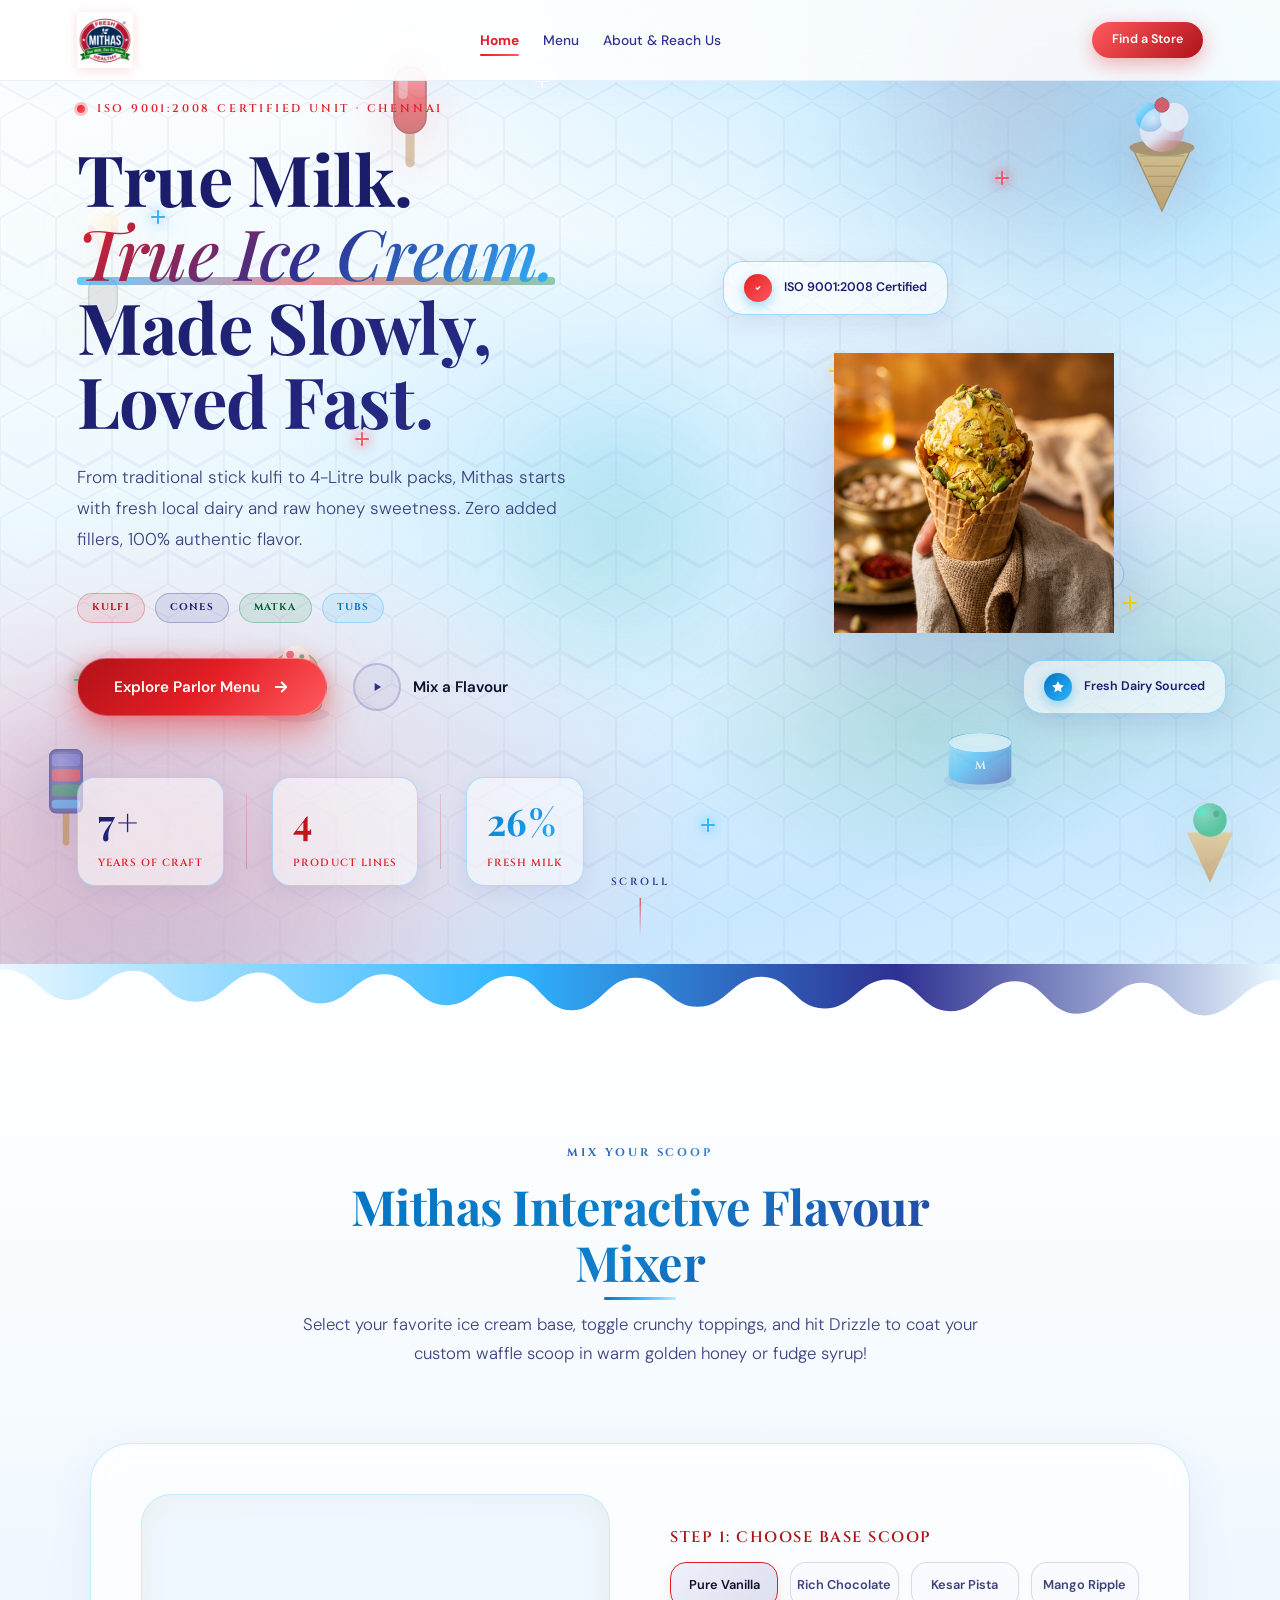
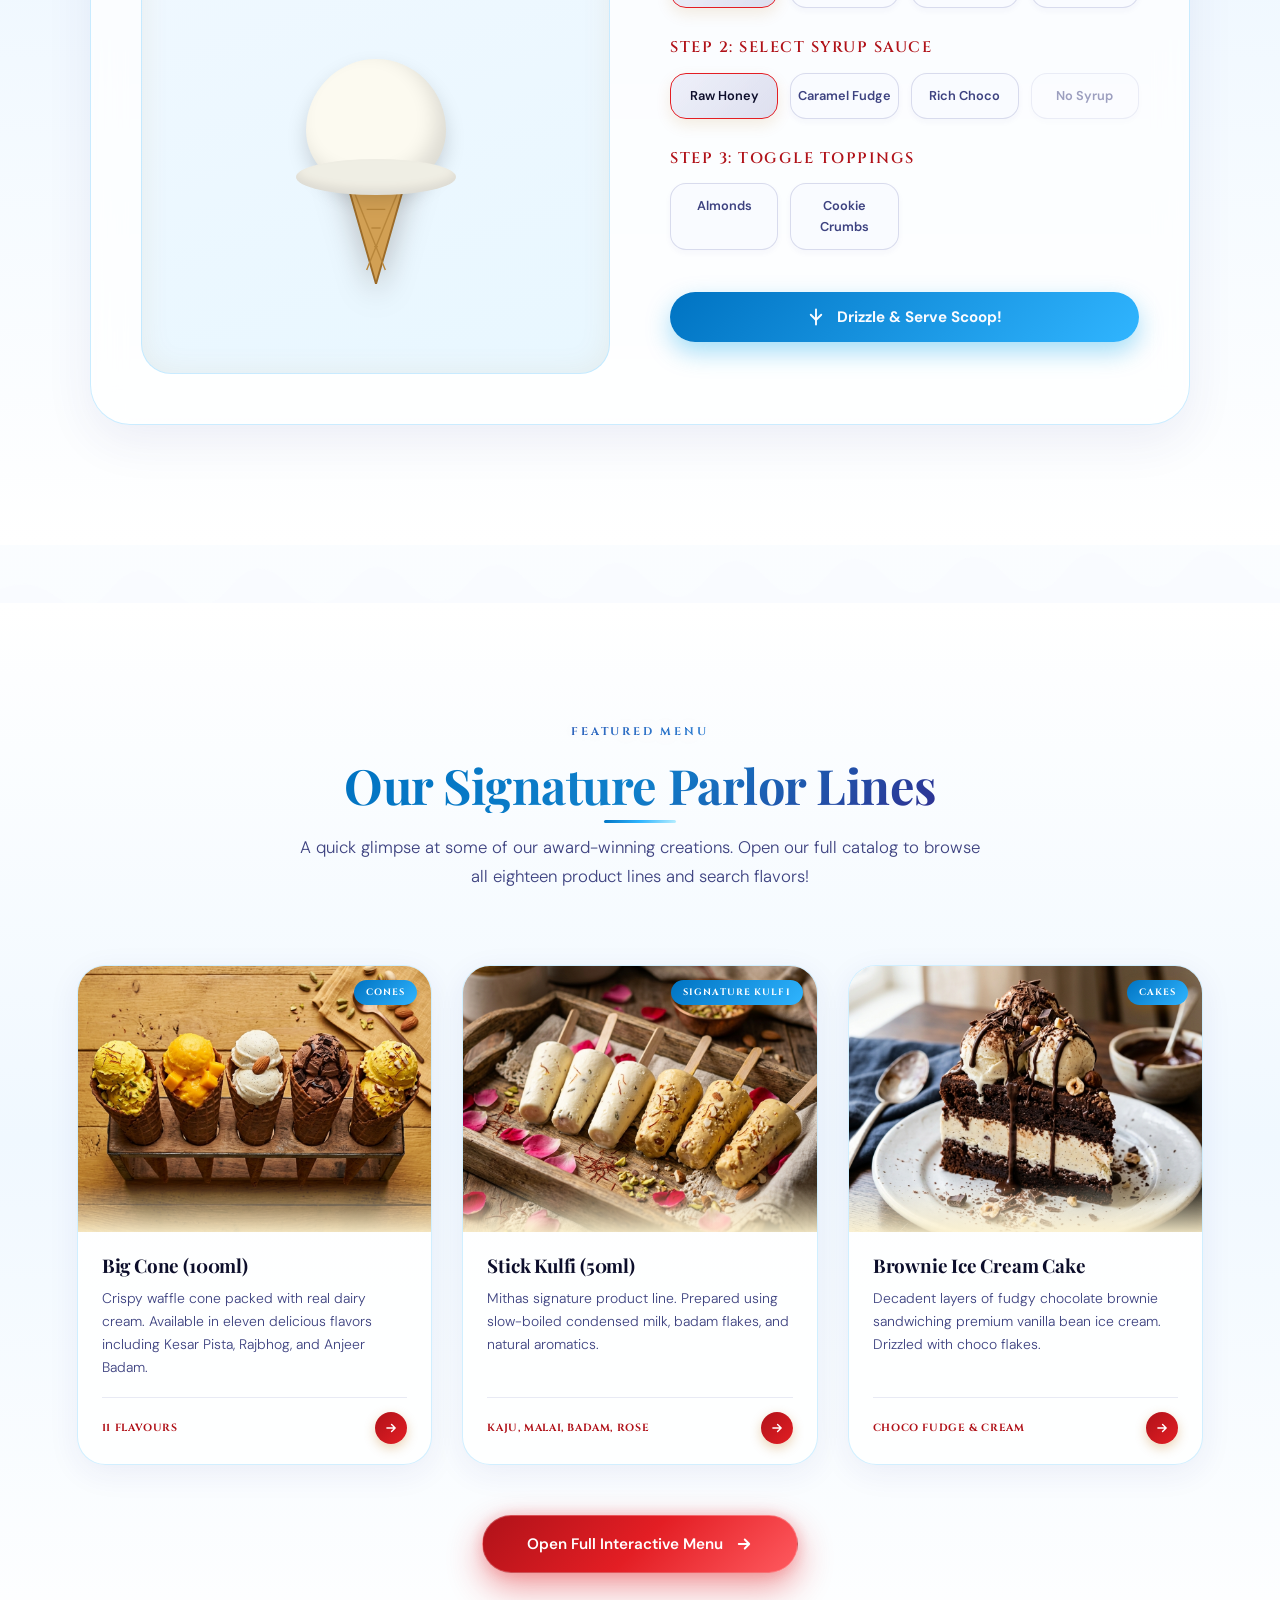
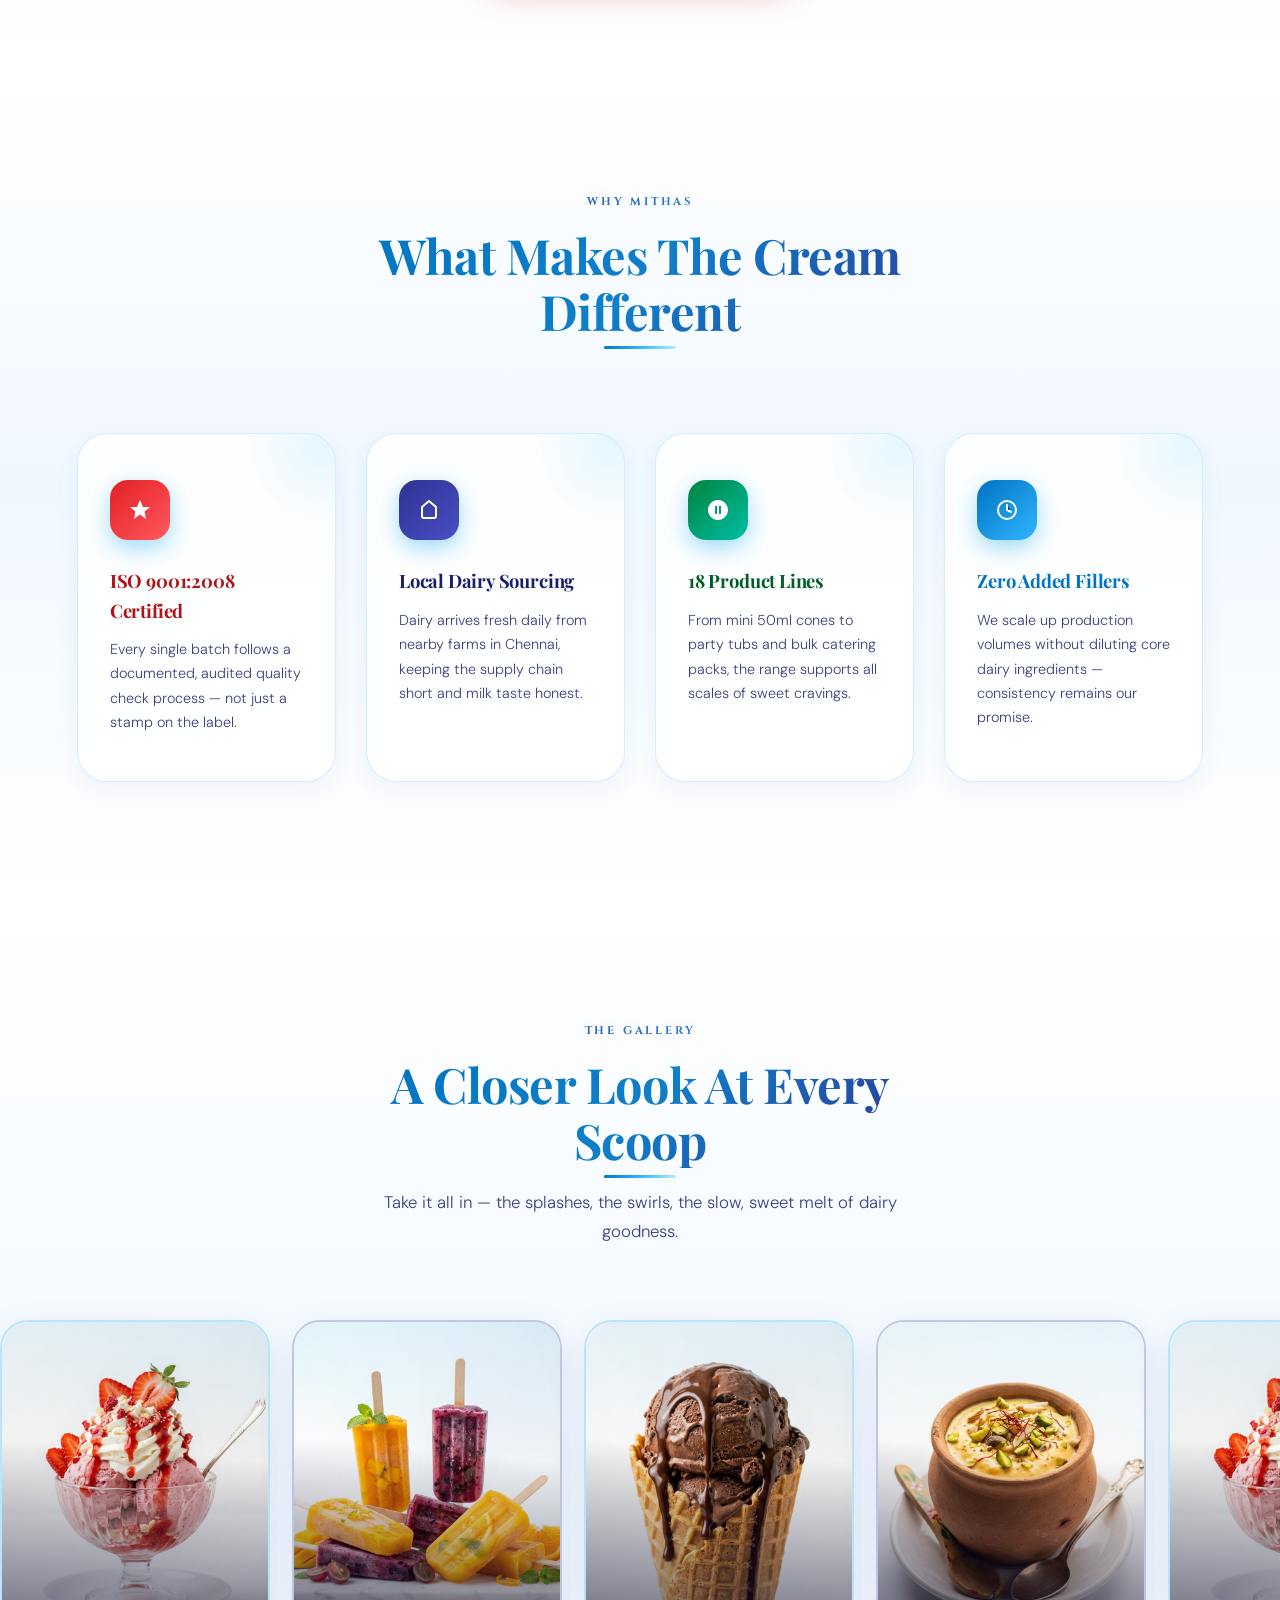
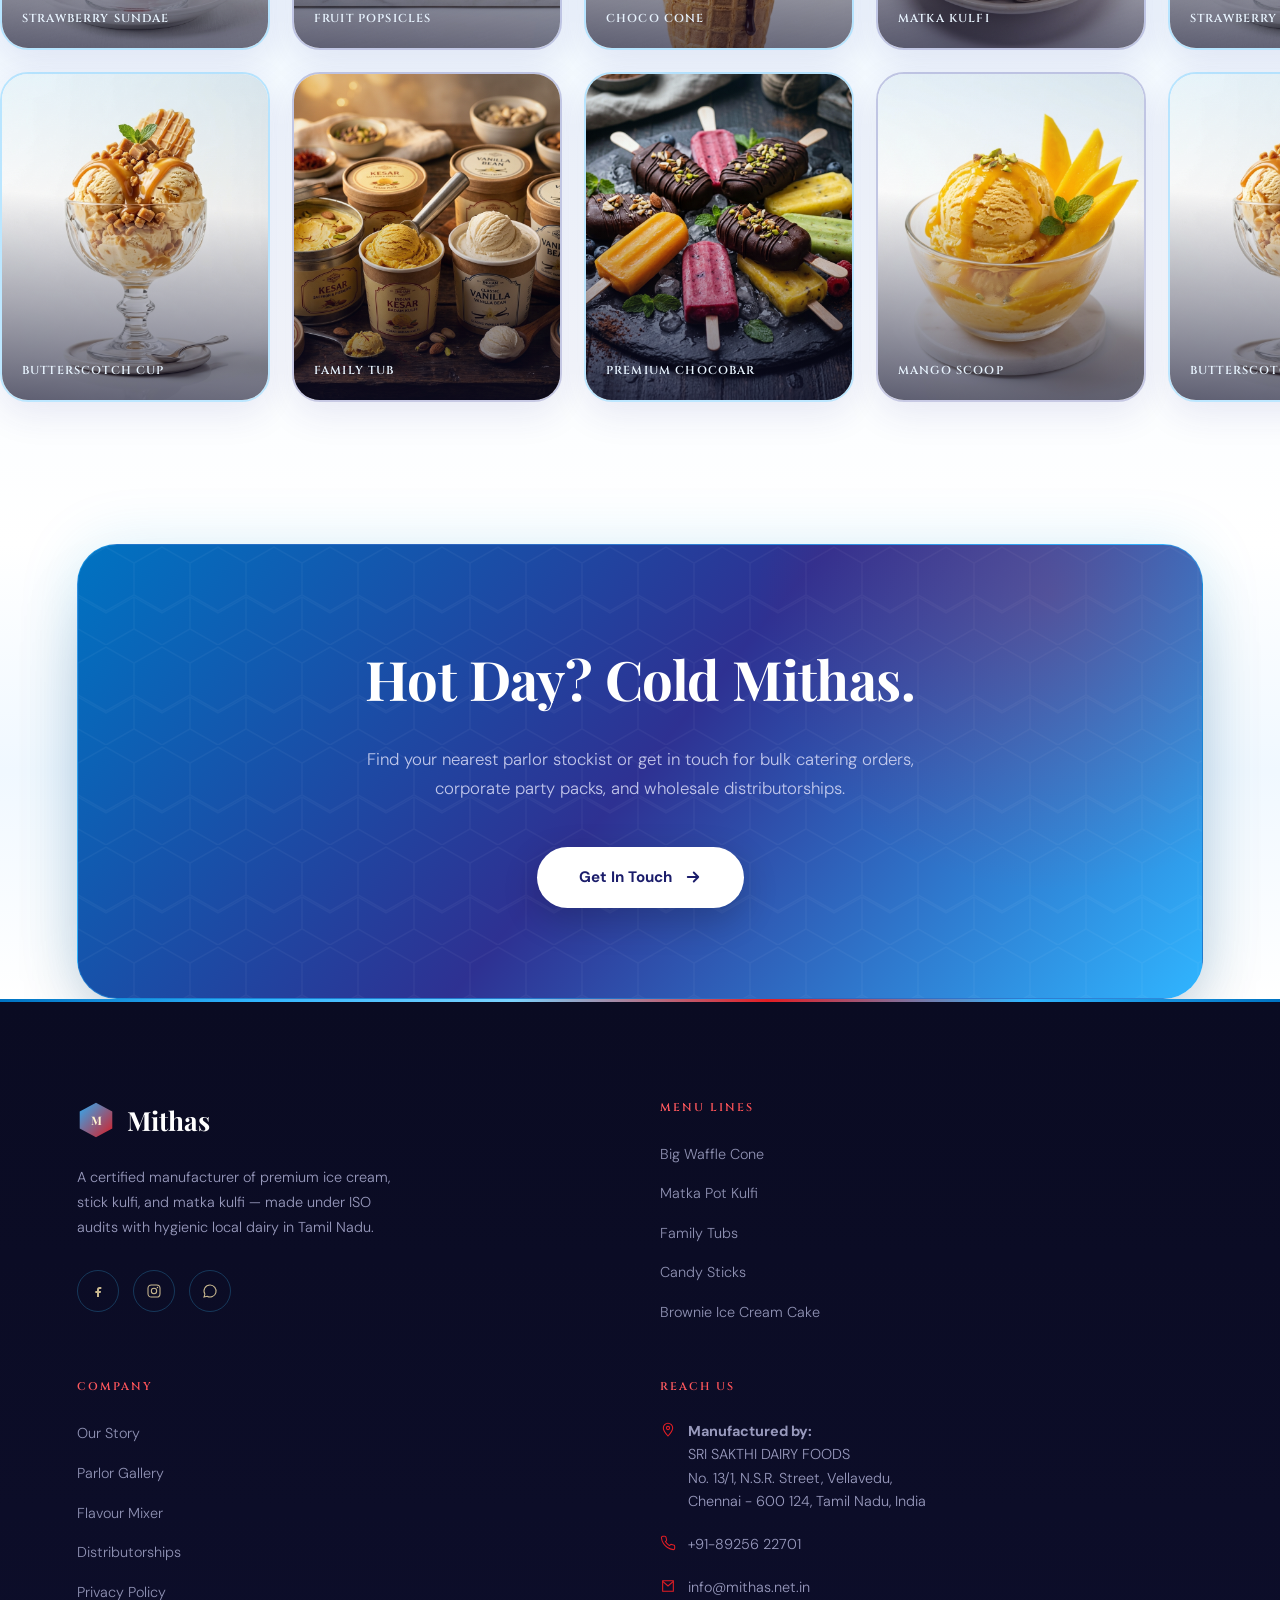
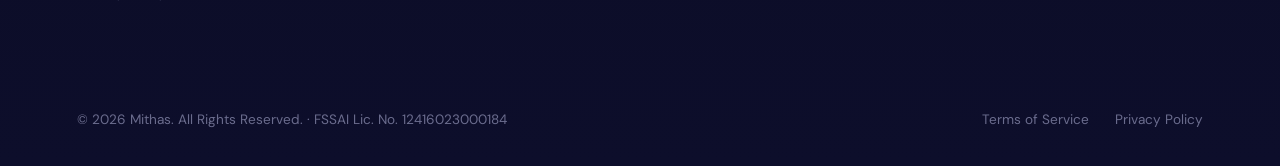
==== commit 70abc289: "Update index.html" ====
--- a/index.html
+++ b/index.html
@@ -109,6 +109,31 @@
   <!-- ======= HERO SECTION ======= -->
   <section class="hero" id="home">
     <div class="hero-comb-bg" aria-hidden="true"></div>
+
+    <div class="hero-aurora" aria-hidden="true">
+      <div class="aurora-layer aurora-a"></div>
+      <div class="aurora-layer aurora-b"></div>
+      <div class="aurora-layer aurora-c"></div>
+    </div>
+    <div class="hero-mesh" aria-hidden="true"></div>
+    <div class="hero-beams" aria-hidden="true">
+      <span class="hero-beam hero-beam-1"></span>
+      <span class="hero-beam hero-beam-2"></span>
+      <span class="hero-beam hero-beam-3"></span>
+    </div>
+    <div class="hero-orb hero-orb1" aria-hidden="true"></div>
+    <div class="hero-orb hero-orb2" aria-hidden="true"></div>
+    <div class="hero-orb hero-orb3" aria-hidden="true"></div>
+    <div class="hero-orb hero-orb4" aria-hidden="true"></div>
+    <div class="hero-frost-mist" aria-hidden="true"></div>
+    <div class="hero-sparkles" aria-hidden="true">
+      <span class="sparkle" style="left:14%;top:20%;width:5px;height:5px;color:#30B5FF;animation-duration:3.2s"></span>
+      <span class="sparkle" style="left:82%;top:15%;width:4px;height:4px;color:#E31E24;animation-duration:2.8s;animation-delay:0.6s"></span>
+      <span class="sparkle" style="left:68%;top:72%;width:5px;height:5px;color:#30B5FF;animation-duration:3.6s;animation-delay:1.2s"></span>
+      <span class="sparkle" style="left:8%;top:65%;width:4px;height:4px;color:#00833E;animation-duration:2.6s;animation-delay:0.3s"></span>
+      <span class="sparkle" style="left:46%;top:10%;width:3px;height:3px;color:#FFFFFF;animation-duration:3s;animation-delay:1.8s"></span>
+    </div>
+    <div class="hero-shimmer-sweep" aria-hidden="true"></div>
 
     <!-- Animated ice cream background -->
     <div class="hero-ice-bg" aria-hidden="true">
